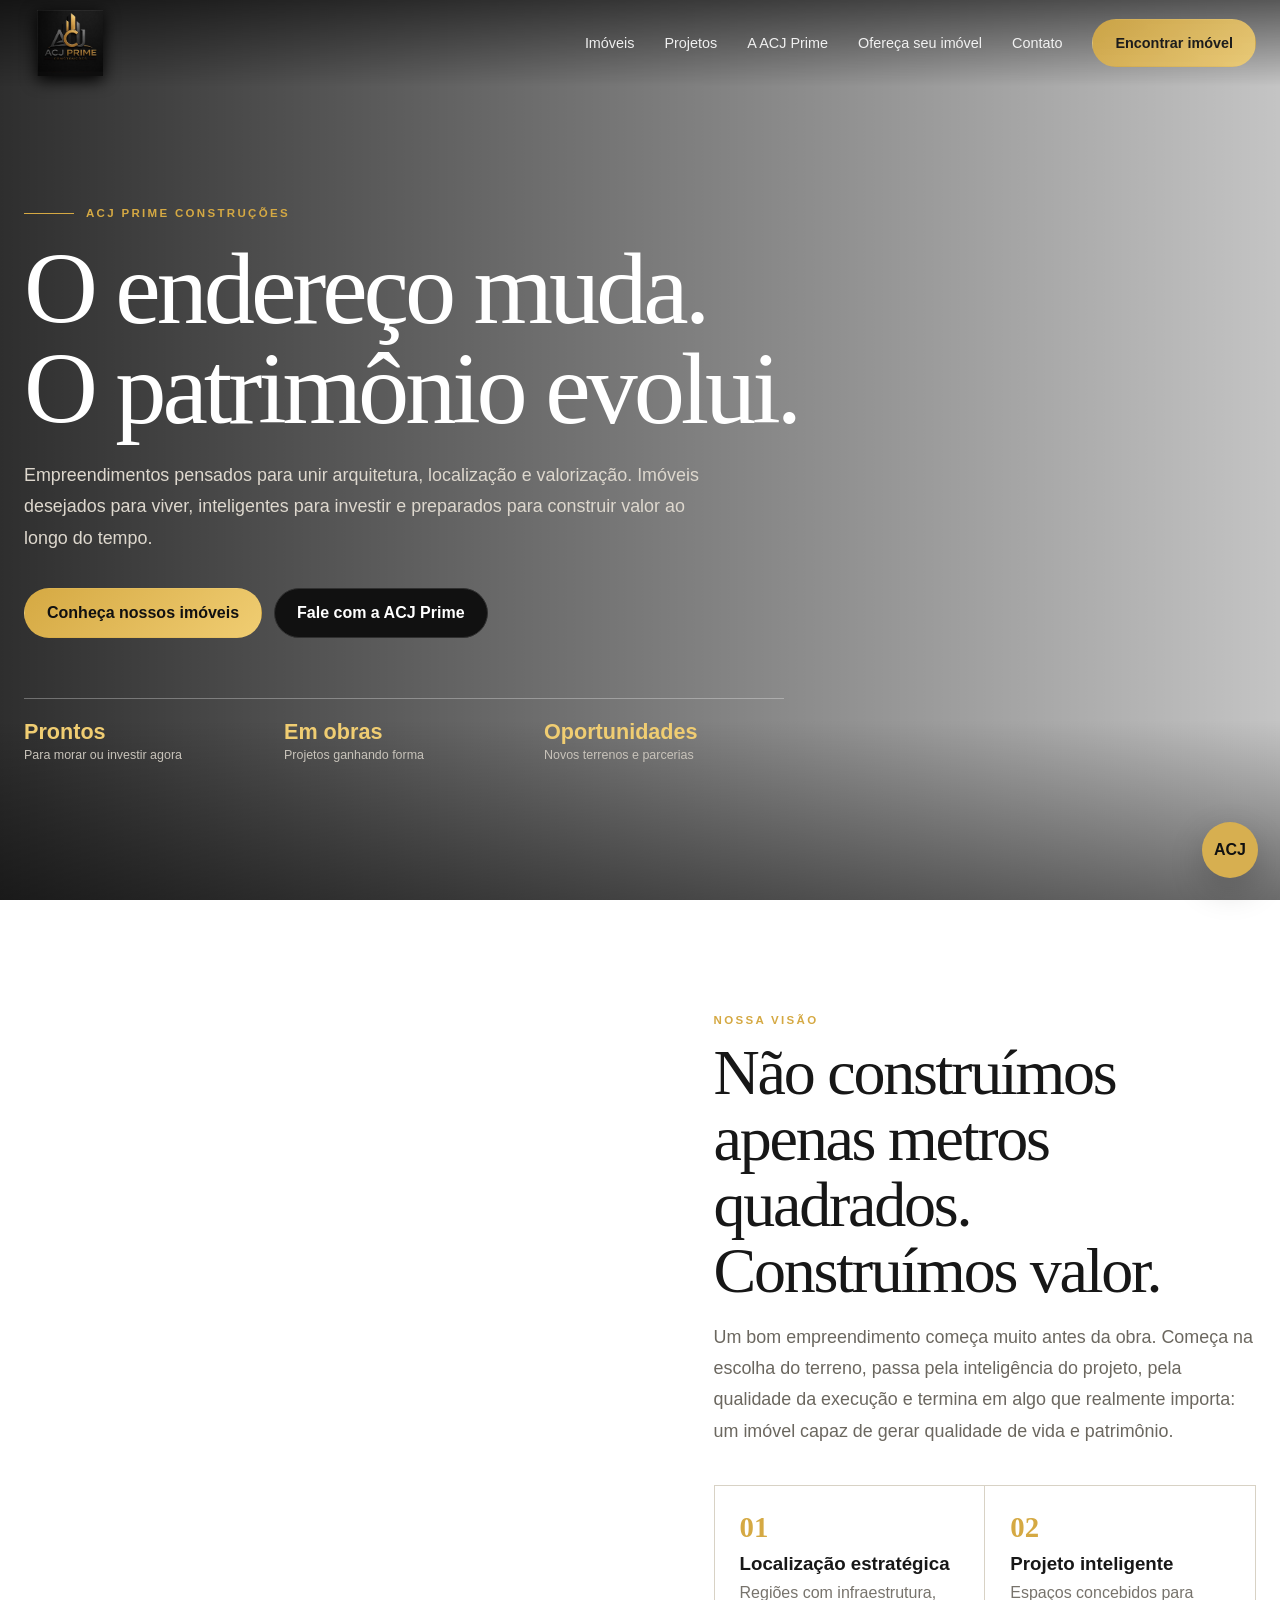
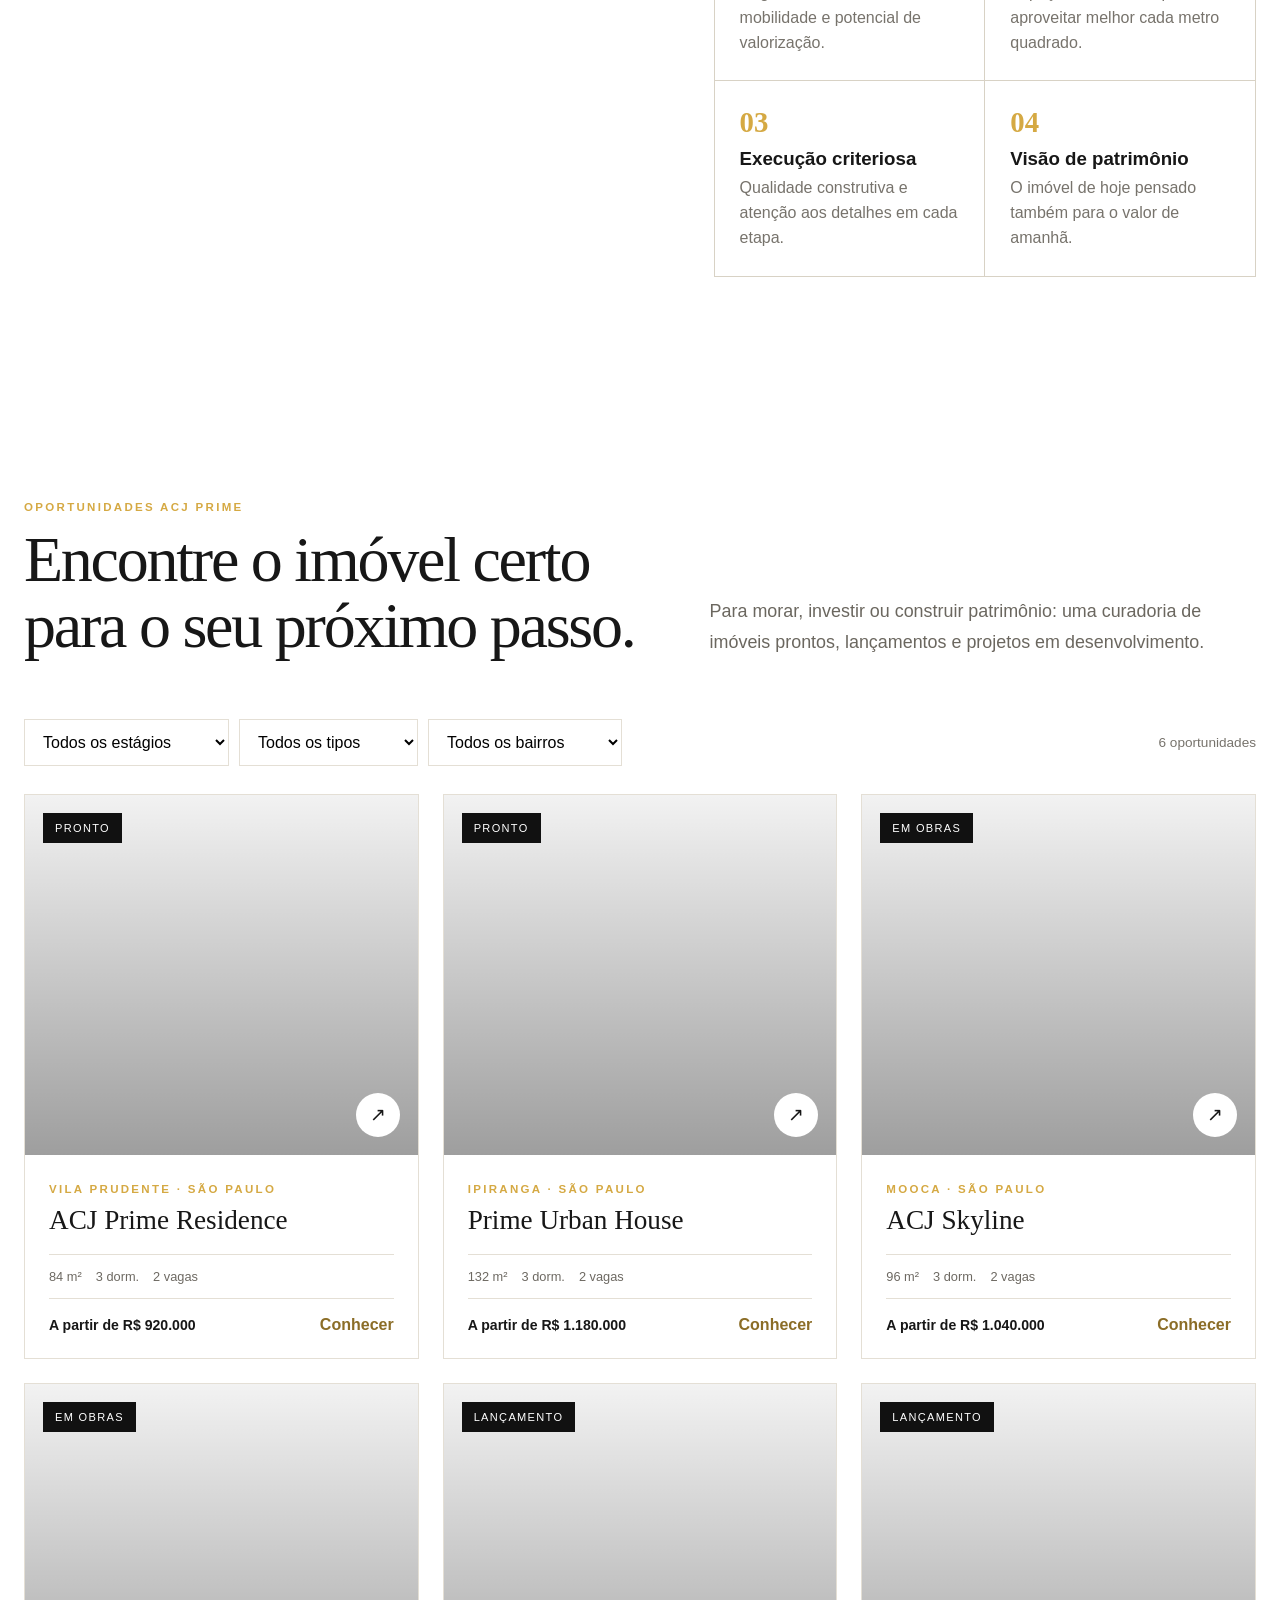
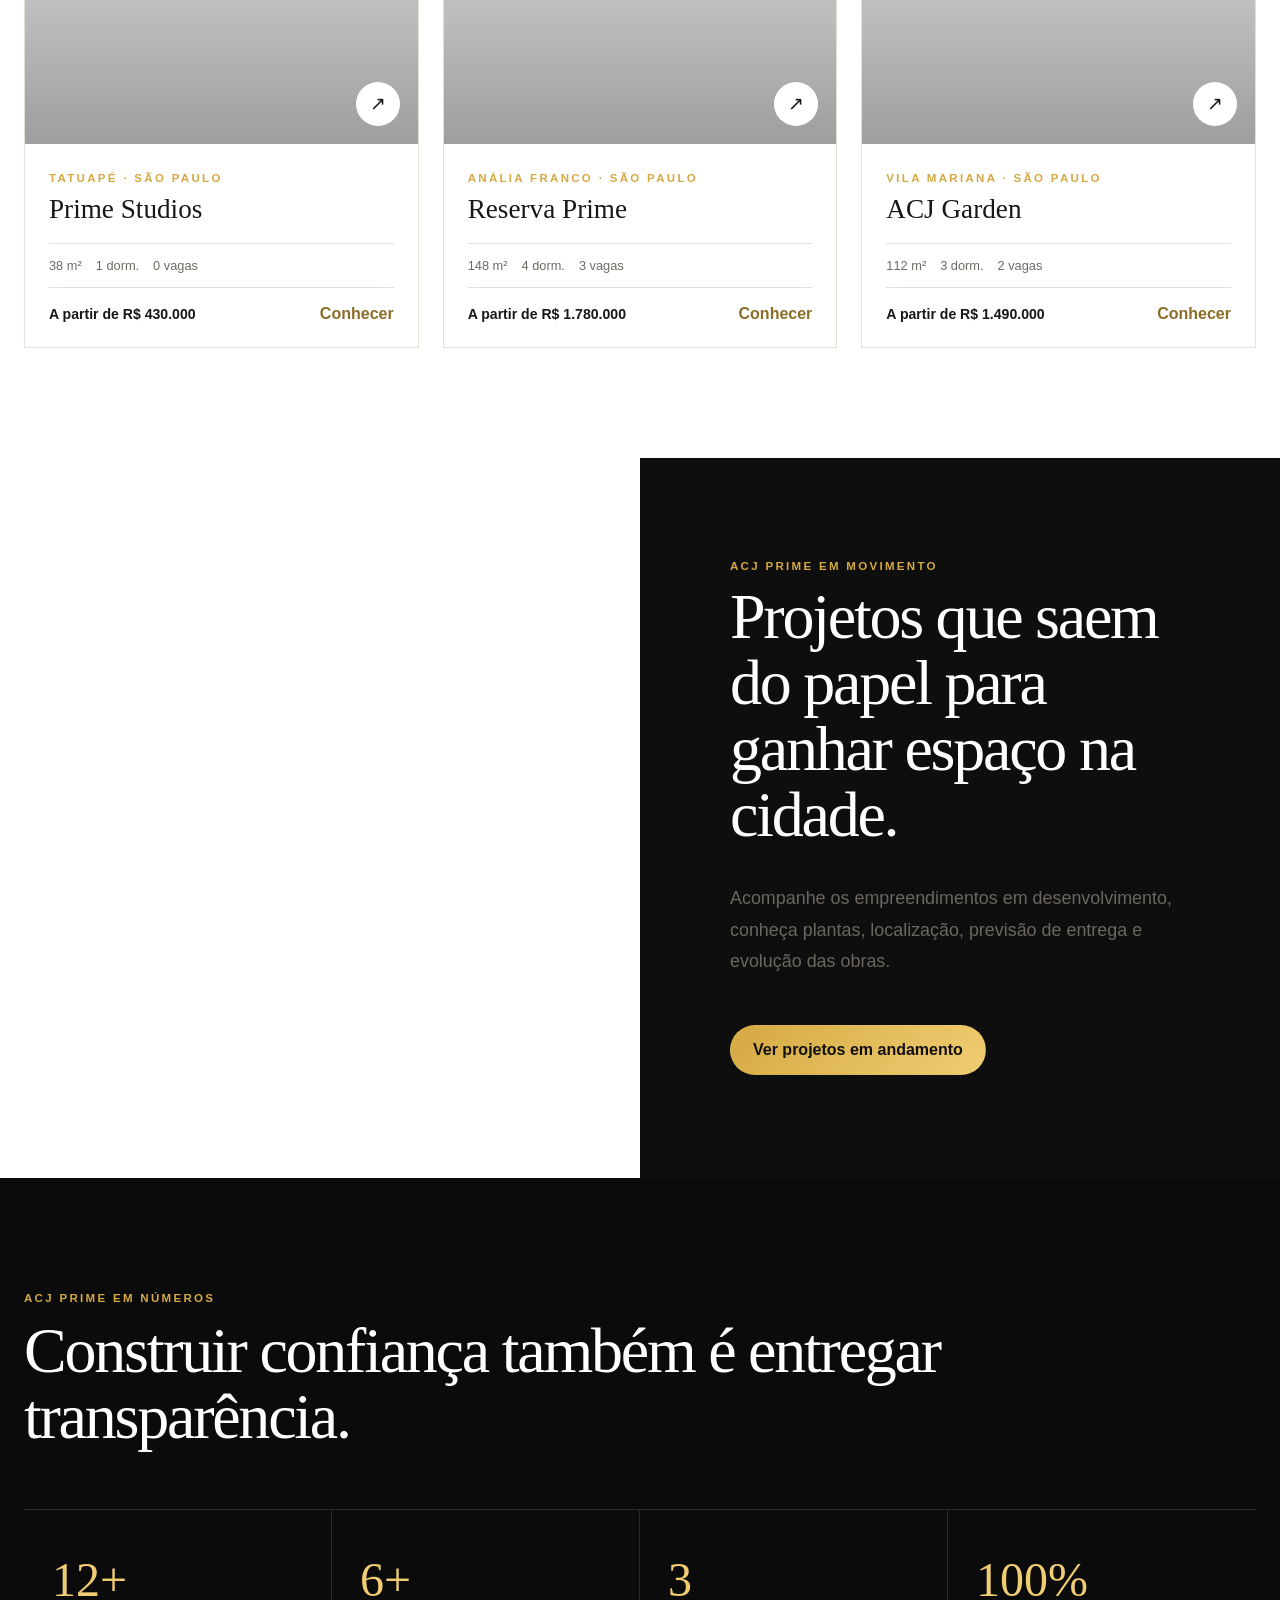
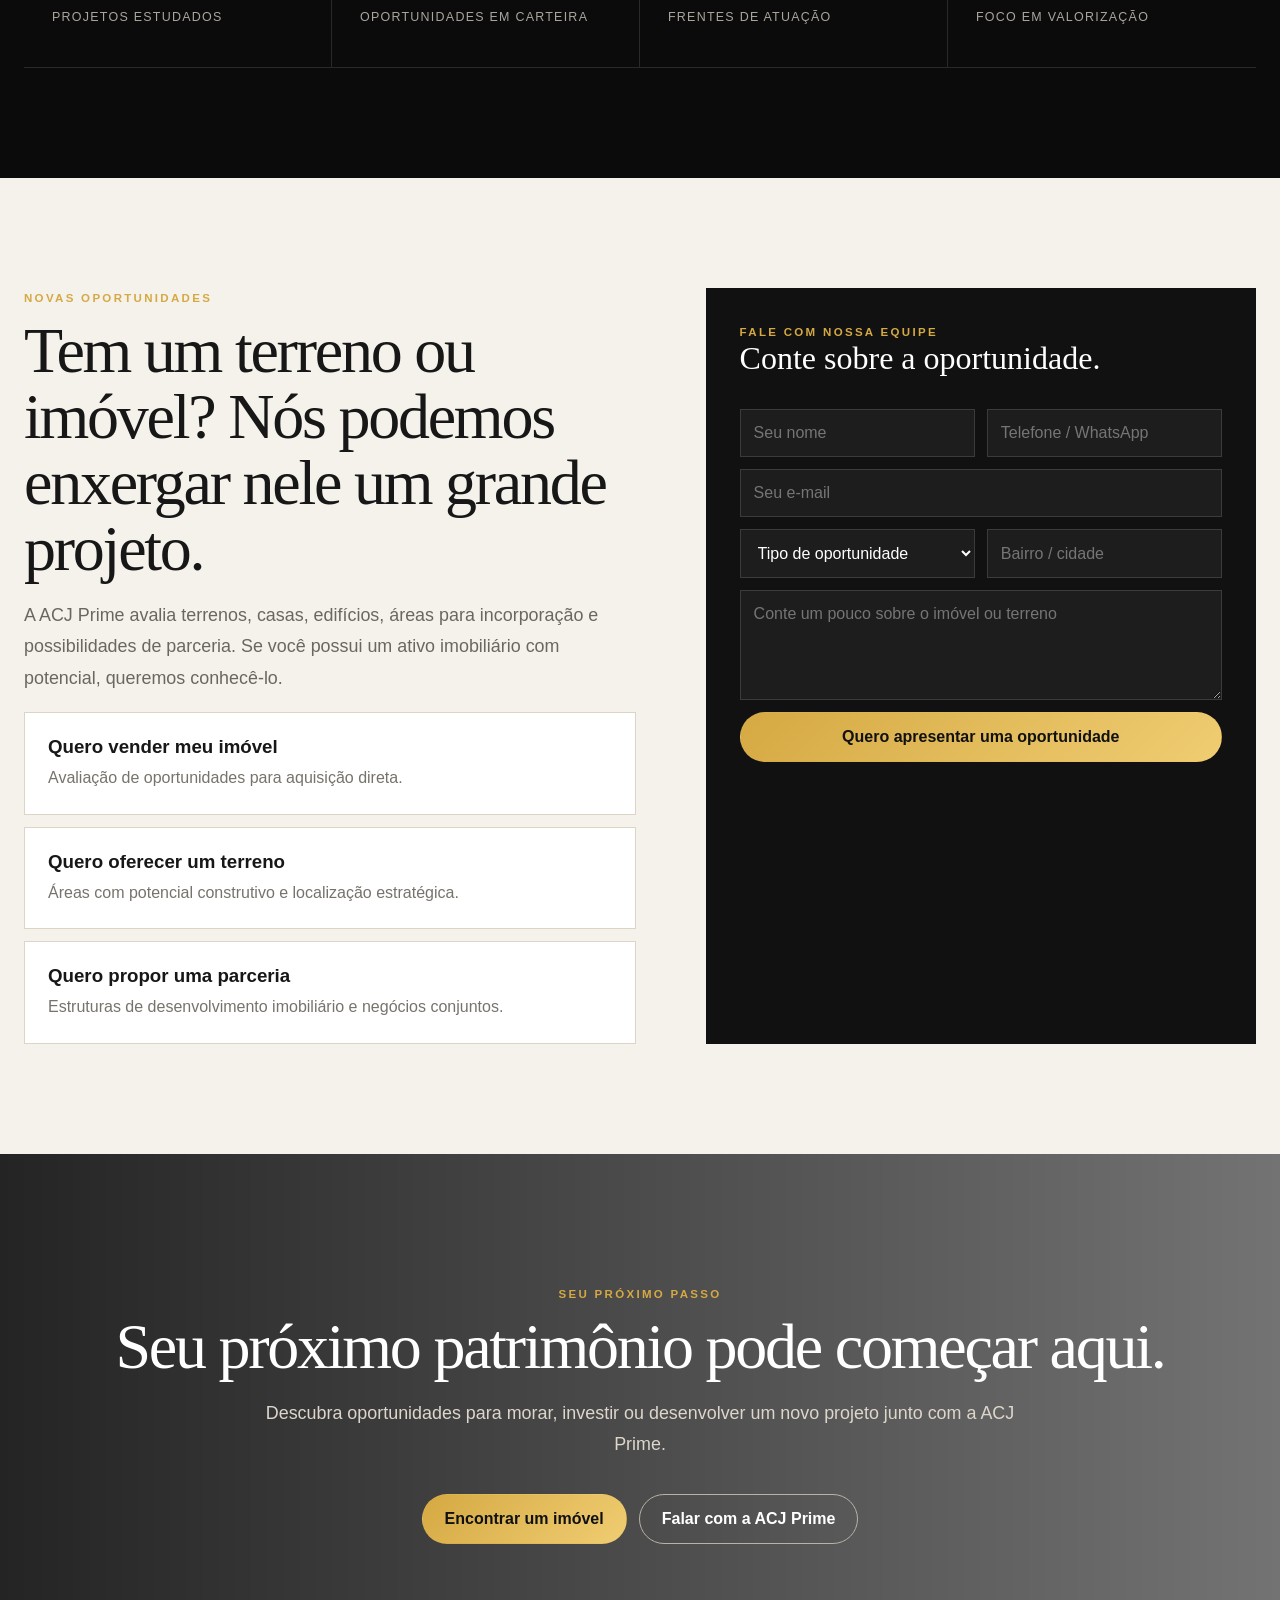
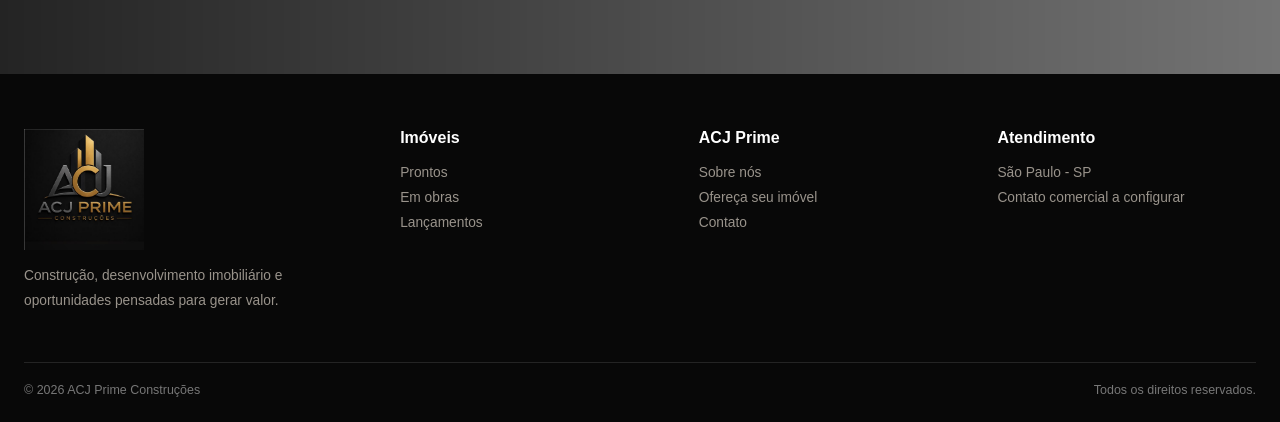
==== index.html @ 28d4ddc0 "Add files via upload" ====
<!doctype html><html lang="pt-BR"><head><meta charset="utf-8"><meta name="viewport" content="width=device-width,initial-scale=1"><title>ACJ Prime Construções | Imóveis, Projetos e Patrimônio</title><meta name="description" content="ACJ Prime Construções. Imóveis prontos, projetos em andamento e oportunidades para morar, investir ou desenvolver novos negócios imobiliários."><link rel="stylesheet" href="style.css?v=1"></head><body>
<header class="site-header"><div class="header-inner"><a class="brand" href="index.html"><img src="logo-acj-prime.png" alt="ACJ Prime Construções"></a><nav class="site-nav"><a href="#empreendimentos">Imóveis</a><a href="#projetos">Projetos</a><a href="#acj">A ACJ Prime</a><a href="#ofereca">Ofereça seu imóvel</a><a href="#contato">Contato</a><a class="btn btn-gold" href="imoveis.html">Encontrar imóvel</a></nav><button class="menu-toggle" aria-label="Abrir menu">☰</button></div></header>
<main>
<section class="hero"><div class="container hero-content"><div class="hero-copy reveal is-visible"><div class="hero-kicker eyebrow">ACJ PRIME CONSTRUÇÕES</div><h1 class="display">O endereço muda.<br>O patrimônio evolui.</h1><p class="lead">Empreendimentos pensados para unir arquitetura, localização e valorização. Imóveis desejados para viver, inteligentes para investir e preparados para construir valor ao longo do tempo.</p><div class="hero-actions"><a class="btn btn-gold" href="#empreendimentos">Conheça nossos imóveis</a><a class="btn btn-dark" href="#contato">Fale com a ACJ Prime</a></div><div class="signature-line"><div><strong>Prontos</strong><span>Para morar ou investir agora</span></div><div><strong>Em obras</strong><span>Projetos ganhando forma</span></div><div><strong>Oportunidades</strong><span>Novos terrenos e parcerias</span></div></div></div></div></section>
<section class="section" id="acj"><div class="container intro-grid"><div class="intro-image reveal"></div><div class="intro-copy reveal"><span class="eyebrow">NOSSA VISÃO</span><h2 class="section-title">Não construímos apenas metros quadrados. Construímos valor.</h2><p class="lead">Um bom empreendimento começa muito antes da obra. Começa na escolha do terreno, passa pela inteligência do projeto, pela qualidade da execução e termina em algo que realmente importa: um imóvel capaz de gerar qualidade de vida e patrimônio.</p><div class="features"><div class="feature"><b>01</b><h3>Localização estratégica</h3><p>Regiões com infraestrutura, mobilidade e potencial de valorização.</p></div><div class="feature"><b>02</b><h3>Projeto inteligente</h3><p>Espaços concebidos para aproveitar melhor cada metro quadrado.</p></div><div class="feature"><b>03</b><h3>Execução criteriosa</h3><p>Qualidade construtiva e atenção aos detalhes em cada etapa.</p></div><div class="feature"><b>04</b><h3>Visão de patrimônio</h3><p>O imóvel de hoje pensado também para o valor de amanhã.</p></div></div></div></div></section>
<section class="section" id="empreendimentos"><div class="container"><div class="section-head reveal"><div><span class="eyebrow">OPORTUNIDADES ACJ PRIME</span><h2 class="section-title">Encontre o imóvel certo para o seu próximo passo.</h2></div><p class="lead">Para morar, investir ou construir patrimônio: uma curadoria de imóveis prontos, lançamentos e projetos em desenvolvimento.</p></div><div class="filters reveal"><select id="filterStatus"><option value="">Todos os estágios</option><option>Pronto</option><option>Em obras</option><option>Lançamento</option></select><select id="filterType"><option value="">Todos os tipos</option><option>Apartamento</option><option>Sobrado</option><option>Studio</option></select><select id="filterDistrict"><option value="">Todos os bairros</option><option>Vila Prudente</option><option>Ipiranga</option><option>Mooca</option><option>Tatuapé</option><option>Anália Franco</option><option>Vila Mariana</option></select><span class="result-count" id="resultCount"></span></div><div class="property-grid" id="propertyGrid"></div></div></section>
<section class="split-dark" id="projetos"><div class="visual"></div><div class="copy reveal"><span class="eyebrow">ACJ PRIME EM MOVIMENTO</span><h2 class="section-title">Projetos que saem do papel para ganhar espaço na cidade.</h2><p class="lead">Acompanhe os empreendimentos em desenvolvimento, conheça plantas, localização, previsão de entrega e evolução das obras.</p><div style="margin-top:30px"><a class="btn btn-gold" href="imoveis.html">Ver projetos em andamento</a></div></div></section>
<section class="section section-dark"><div class="container"><div class="section-head"><div><span class="eyebrow">ACJ PRIME EM NÚMEROS</span><h2 class="section-title">Construir confiança também é entregar transparência.</h2></div></div><div class="stats reveal"><div class="stat"><strong data-counter="12" data-suffix="+">0</strong><span>Projetos estudados</span></div><div class="stat"><strong data-counter="6" data-suffix="+">0</strong><span>Oportunidades em carteira</span></div><div class="stat"><strong data-counter="3">0</strong><span>Frentes de atuação</span></div><div class="stat"><strong data-counter="100" data-suffix="%">0</strong><span>Foco em valorização</span></div></div></div></section>
<section class="section offer-section" id="ofereca"><div class="container offer-grid"><div class="reveal"><span class="eyebrow">NOVAS OPORTUNIDADES</span><h2 class="section-title">Tem um terreno ou imóvel? Nós podemos enxergar nele um grande projeto.</h2><p class="lead">A ACJ Prime avalia terrenos, casas, edifícios, áreas para incorporação e possibilidades de parceria. Se você possui um ativo imobiliário com potencial, queremos conhecê-lo.</p><div class="offer-cards"><div class="offer-card"><h3>Quero vender meu imóvel</h3><p>Avaliação de oportunidades para aquisição direta.</p></div><div class="offer-card"><h3>Quero oferecer um terreno</h3><p>Áreas com potencial construtivo e localização estratégica.</p></div><div class="offer-card"><h3>Quero propor uma parceria</h3><p>Estruturas de desenvolvimento imobiliário e negócios conjuntos.</p></div></div></div><form class="form-card reveal" data-lead-form="oferecer um imóvel ou terreno"><span class="eyebrow">FALE COM NOSSA EQUIPE</span><h3>Conte sobre a oportunidade.</h3><div class="form-grid"><input name="Nome" placeholder="Seu nome" required><input name="Telefone" type="tel" placeholder="Telefone / WhatsApp" required><input class="full" name="Email" type="email" placeholder="Seu e-mail"><select name="Tipo" required><option value="">Tipo de oportunidade</option><option>Terreno</option><option>Casa</option><option>Prédio</option><option>Área para incorporação</option><option>Parceria</option></select><input name="Localização" placeholder="Bairro / cidade"><textarea class="full" name="Mensagem" placeholder="Conte um pouco sobre o imóvel ou terreno"></textarea><button class="btn btn-gold full" type="submit">Quero apresentar uma oportunidade</button><div class="form-feedback full"></div></div></form></div></section>
<section class="final-cta" id="contato"><div class="container reveal"><span class="eyebrow">SEU PRÓXIMO PASSO</span><h2 class="section-title">Seu próximo patrimônio pode começar aqui.</h2><p class="lead">Descubra oportunidades para morar, investir ou desenvolver um novo projeto junto com a ACJ Prime.</p><div class="hero-actions" style="justify-content:center"><a class="btn btn-gold" href="imoveis.html">Encontrar um imóvel</a><a class="btn btn-outline" href="contato.html">Falar com a ACJ Prime</a></div></div></section>
</main>
<footer class="site-footer"><div class="container"><div class="footer-grid"><div class="footer-brand"><img src="logo-acj-prime.png" alt="ACJ Prime"><p>Construção, desenvolvimento imobiliário e oportunidades pensadas para gerar valor.</p></div><div><h4>Imóveis</h4><a href="imoveis.html">Prontos</a><br><a href="imoveis.html">Em obras</a><br><a href="imoveis.html">Lançamentos</a></div><div><h4>ACJ Prime</h4><a href="#acj">Sobre nós</a><br><a href="#ofereca">Ofereça seu imóvel</a><br><a href="contato.html">Contato</a></div><div><h4>Atendimento</h4><p>São Paulo - SP<br>Contato comercial a configurar</p></div></div><div class="footer-bottom"><span>© 2026 ACJ Prime Construções</span><span>Todos os direitos reservados.</span></div></div></footer>
<a class="whatsapp" href="#contato" aria-label="Contato">ACJ</a><script src="config.js"></script><script src="script.js?v=1"></script></body></html>
---- style.css ----
:root{--black:#0b0b0b;--ink:#171717;--gold:#d5a943;--gold2:#f0cd72;--warm:#f5f2eb;--line:#e4dfd5;--muted:#77736c;--white:#fff;--max:1280px;--serif:Georgia,'Times New Roman',serif}
*{box-sizing:border-box}html{scroll-behavior:smooth}body{margin:0;font-family:Inter,Arial,sans-serif;color:var(--ink);background:#fff;overflow-x:hidden}a{color:inherit;text-decoration:none}img{max-width:100%;display:block}button,input,select,textarea{font:inherit}.container{width:min(var(--max),calc(100% - 48px));margin:auto}.section{padding:110px 0}.section-dark{background:var(--black);color:#fff}.eyebrow{font-size:.72rem;letter-spacing:.2em;text-transform:uppercase;color:var(--gold);font-weight:700}.display{font-family:var(--serif);font-weight:500;line-height:.98;letter-spacing:-.04em;font-size:clamp(3.5rem,8vw,7.8rem);margin:20px 0}.section-title{font-family:var(--serif);font-weight:500;line-height:1.03;letter-spacing:-.035em;font-size:clamp(2.6rem,5vw,5rem);margin:12px 0 18px}.lead{font-size:1.12rem;line-height:1.75;color:#6b675f;max-width:760px}.section-dark .lead{color:#b8b3aa}.btn{display:inline-flex;align-items:center;justify-content:center;gap:10px;padding:15px 22px;border-radius:999px;font-weight:700;border:1px solid transparent;cursor:pointer;transition:.2s}.btn-gold{background:linear-gradient(135deg,var(--gold),var(--gold2));color:#111}.btn-dark{background:#111;color:#fff;border-color:#303030}.btn-outline{border-color:#b9b2a5;background:transparent}.btn:hover{transform:translateY(-2px)}.site-header{position:fixed;z-index:100;top:0;left:0;right:0;height:86px;display:flex;align-items:center;transition:.25s;background:linear-gradient(180deg,rgba(0,0,0,.55),transparent)}.site-header.scrolled{height:72px;background:rgba(10,10,10,.94);backdrop-filter:blur(12px)}.header-inner{width:min(var(--max),calc(100% - 48px));margin:auto;display:flex;align-items:center;justify-content:space-between}.brand img{width:92px;height:66px;object-fit:contain;filter:drop-shadow(0 4px 8px #000)}.site-nav{display:flex;align-items:center;gap:30px;color:#fff;font-size:.9rem}.site-nav a{opacity:.9}.site-nav a:hover{color:var(--gold2)}.menu-toggle{display:none;background:none;border:0;color:#fff;font-size:1.8rem}.hero{min-height:100svh;color:#fff;display:flex;align-items:flex-end;position:relative;background:linear-gradient(90deg,rgba(0,0,0,.82),rgba(0,0,0,.23)),url('https://images.unsplash.com/photo-1487958449943-2429e8be8625?auto=format&fit=crop&w=2000&q=88') center/cover}.hero:after{content:'';position:absolute;inset:auto 0 0;height:180px;background:linear-gradient(transparent,rgba(0,0,0,.45))}.hero-content{position:relative;z-index:2;padding:160px 0 90px}.hero-copy{max-width:970px}.hero-copy .lead{color:#ded8ce;max-width:680px}.hero-actions{display:flex;gap:12px;flex-wrap:wrap;margin-top:34px}.hero-kicker{display:flex;align-items:center;gap:12px}.hero-kicker:before{content:'';width:50px;height:1px;background:var(--gold)}.signature-line{margin-top:60px;display:grid;grid-template-columns:repeat(3,1fr);gap:20px;max-width:760px;border-top:1px solid rgba(255,255,255,.3);padding-top:20px}.signature-line strong{display:block;color:var(--gold2);font-size:1.35rem}.signature-line span{font-size:.78rem;color:#c8c3ba}.intro-grid{display:grid;grid-template-columns:1.05fr .95fr;gap:90px;align-items:center}.intro-image{min-height:620px;background:url('https://images.unsplash.com/photo-1600566753190-17f0baa2a6c3?auto=format&fit=crop&w=1100&q=86') center/cover}.features{display:grid;grid-template-columns:repeat(2,1fr);gap:1px;background:#d8d2c5;border:1px solid #d8d2c5;margin-top:38px}.feature{background:#fff;padding:25px}.feature b{color:var(--gold);font-family:var(--serif);font-size:1.8rem}.feature h3{margin:9px 0 6px}.feature p{color:#77736c;line-height:1.55;margin:0}.section-head{display:flex;align-items:end;justify-content:space-between;gap:30px;margin-bottom:42px}.section-head p{max-width:560px}.property-grid{display:grid;grid-template-columns:repeat(3,1fr);gap:24px}.property-card{border:1px solid var(--line);background:#fff;transition:.25s}.property-card:hover{transform:translateY(-6px);box-shadow:0 22px 45px rgba(0,0,0,.08)}.property-media{height:360px;background:center/cover;display:block;position:relative;overflow:hidden}.property-media:after{content:'';position:absolute;inset:0;background:linear-gradient(180deg,rgba(0,0,0,.05),rgba(0,0,0,.38))}.property-status{position:absolute;z-index:2;top:18px;left:18px;background:#111;color:#fff;padding:9px 12px;font-size:.69rem;letter-spacing:.12em;text-transform:uppercase}.property-arrow{position:absolute;z-index:2;right:18px;bottom:18px;width:44px;height:44px;border-radius:50%;background:#fff;display:grid;place-items:center;font-size:1.2rem}.property-body{padding:24px}.property-body h3{font-family:var(--serif);font-size:1.7rem;margin:8px 0 18px;font-weight:500}.property-specs{display:flex;gap:14px;flex-wrap:wrap;font-size:.8rem;color:#6d6962;border-top:1px solid var(--line);border-bottom:1px solid var(--line);padding:14px 0}.property-bottom{display:flex;justify-content:space-between;gap:10px;align-items:center;margin-top:17px}.property-bottom strong{font-size:.88rem}.property-bottom a{color:#8b6d27;font-weight:700}.filters{display:flex;gap:10px;flex-wrap:wrap;margin-bottom:28px}.filters select{padding:13px 40px 13px 14px;border:1px solid var(--line);background:#fff}.result-count{margin-left:auto;align-self:center;color:#77736c;font-size:.85rem}.split-dark{display:grid;grid-template-columns:1fr 1fr;min-height:720px}.split-dark .visual{background:url('https://images.unsplash.com/photo-1511818966892-d7d671e672a2?auto=format&fit=crop&w=1200&q=86') center/cover}.split-dark .copy{background:#0e0e0e;color:#fff;padding:90px;display:flex;flex-direction:column;justify-content:center}.stats{display:grid;grid-template-columns:repeat(4,1fr);border-top:1px solid #292929;border-bottom:1px solid #292929}.stat{padding:42px 28px;border-right:1px solid #292929}.stat:last-child{border:0}.stat strong{display:block;color:var(--gold2);font-family:var(--serif);font-size:3rem;font-weight:500}.stat span{font-size:.78rem;color:#aaa59d;text-transform:uppercase;letter-spacing:.1em}.offer-section{background:var(--warm)}.offer-grid{display:grid;grid-template-columns:1fr .9fr;gap:70px}.offer-cards{display:grid;gap:12px}.offer-card{padding:23px;border:1px solid #dcd4c6;background:#fff}.offer-card h3{margin:0 0 7px}.offer-card p{margin:0;color:#77736c;line-height:1.6}.form-card{background:#111;color:#fff;padding:34px}.form-card h3{font-family:var(--serif);font-size:2rem;font-weight:500;margin-top:0}.form-grid{display:grid;grid-template-columns:1fr 1fr;gap:12px}.form-grid .full{grid-column:1/-1}.form-card input,.form-card select,.form-card textarea{width:100%;padding:14px 13px;background:#1d1d1d;border:1px solid #3b3b3b;color:#fff}.form-card textarea{min-height:110px;resize:vertical}.form-feedback{color:var(--gold2);font-size:.85rem;margin-top:10px}.final-cta{background:linear-gradient(90deg,rgba(0,0,0,.86),rgba(0,0,0,.55)),url('https://images.unsplash.com/photo-1600607687920-4e2a09cf159d?auto=format&fit=crop&w=1800&q=86') center/cover;color:#fff;text-align:center;padding:130px 0}.final-cta .lead{margin:0 auto;color:#ddd6cc}.site-footer{background:#080808;color:#d7d1c7;padding:55px 0 25px}.footer-grid{display:grid;grid-template-columns:1.3fr repeat(3,1fr);gap:40px}.footer-brand img{width:120px}.site-footer h4{color:#fff;margin:0 0 14px}.site-footer p,.site-footer a{color:#99938b;line-height:1.8;font-size:.86rem}.footer-bottom{border-top:1px solid #242424;margin-top:35px;padding-top:20px;display:flex;justify-content:space-between;color:#777;font-size:.78rem}.whatsapp{position:fixed;z-index:80;right:22px;bottom:22px;width:56px;height:56px;border-radius:50%;display:grid;place-items:center;background:#d7af50;color:#111;font-weight:900;box-shadow:0 12px 35px rgba(0,0,0,.2)}.reveal{opacity:0;transform:translateY(25px);transition:.7s}.reveal.is-visible{opacity:1;transform:none}.page-hero{padding:160px 0 75px;background:#0b0b0b;color:#fff}.detail-hero{min-height:78vh;color:#fff;background:center/cover;display:flex;align-items:end}.detail-overlay{width:100%;padding:160px 0 70px}.detail-specs{display:flex;gap:24px;flex-wrap:wrap;border-top:1px solid rgba(255,255,255,.35);padding-top:20px}.detail-grid{display:grid;grid-template-columns:1.15fr .85fr;gap:70px}.empty-result{grid-column:1/-1;padding:50px;text-align:center;border:1px solid var(--line);color:#777}
@media(max-width:980px){.site-nav{position:fixed;inset:72px 0 auto;background:#0b0b0b;padding:28px;display:none;flex-direction:column;align-items:flex-start}.menu-open .site-nav{display:flex}.menu-toggle{display:block}.property-grid{grid-template-columns:1fr 1fr}.intro-grid,.offer-grid,.detail-grid,.split-dark{grid-template-columns:1fr}.split-dark .visual{min-height:480px}.stats{grid-template-columns:1fr 1fr}.footer-grid{grid-template-columns:1fr 1fr}}
@media(max-width:650px){.container,.header-inner{width:min(100% - 28px,var(--max))}.section{padding:78px 0}.property-grid{grid-template-columns:1fr}.property-media{height:320px}.display{font-size:3.4rem}.signature-line{grid-template-columns:1fr}.section-head{align-items:flex-start;flex-direction:column}.stats{grid-template-columns:1fr}.stat{border-right:0;border-bottom:1px solid #292929}.form-grid{grid-template-columns:1fr}.form-grid .full{grid-column:auto}.split-dark .copy{padding:55px 24px}.footer-grid{grid-template-columns:1fr}.footer-bottom{flex-direction:column;gap:8px}}
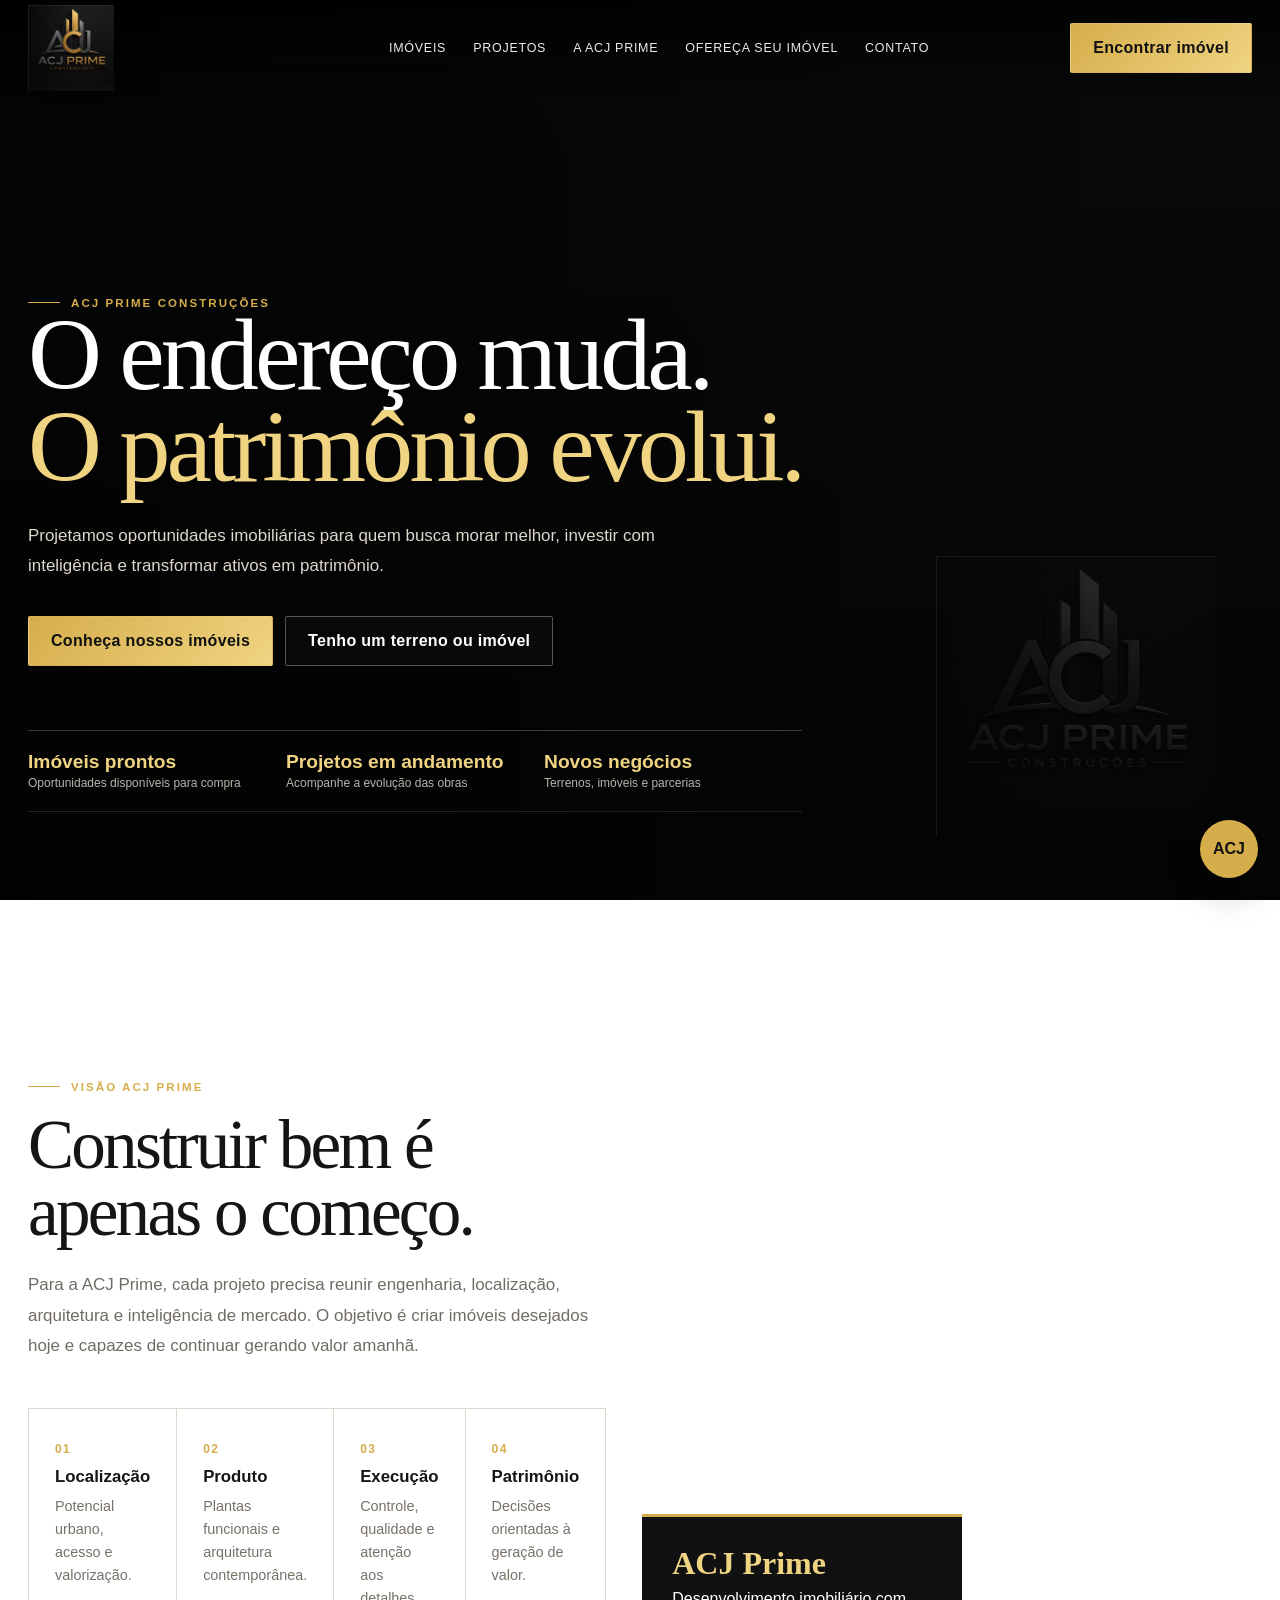
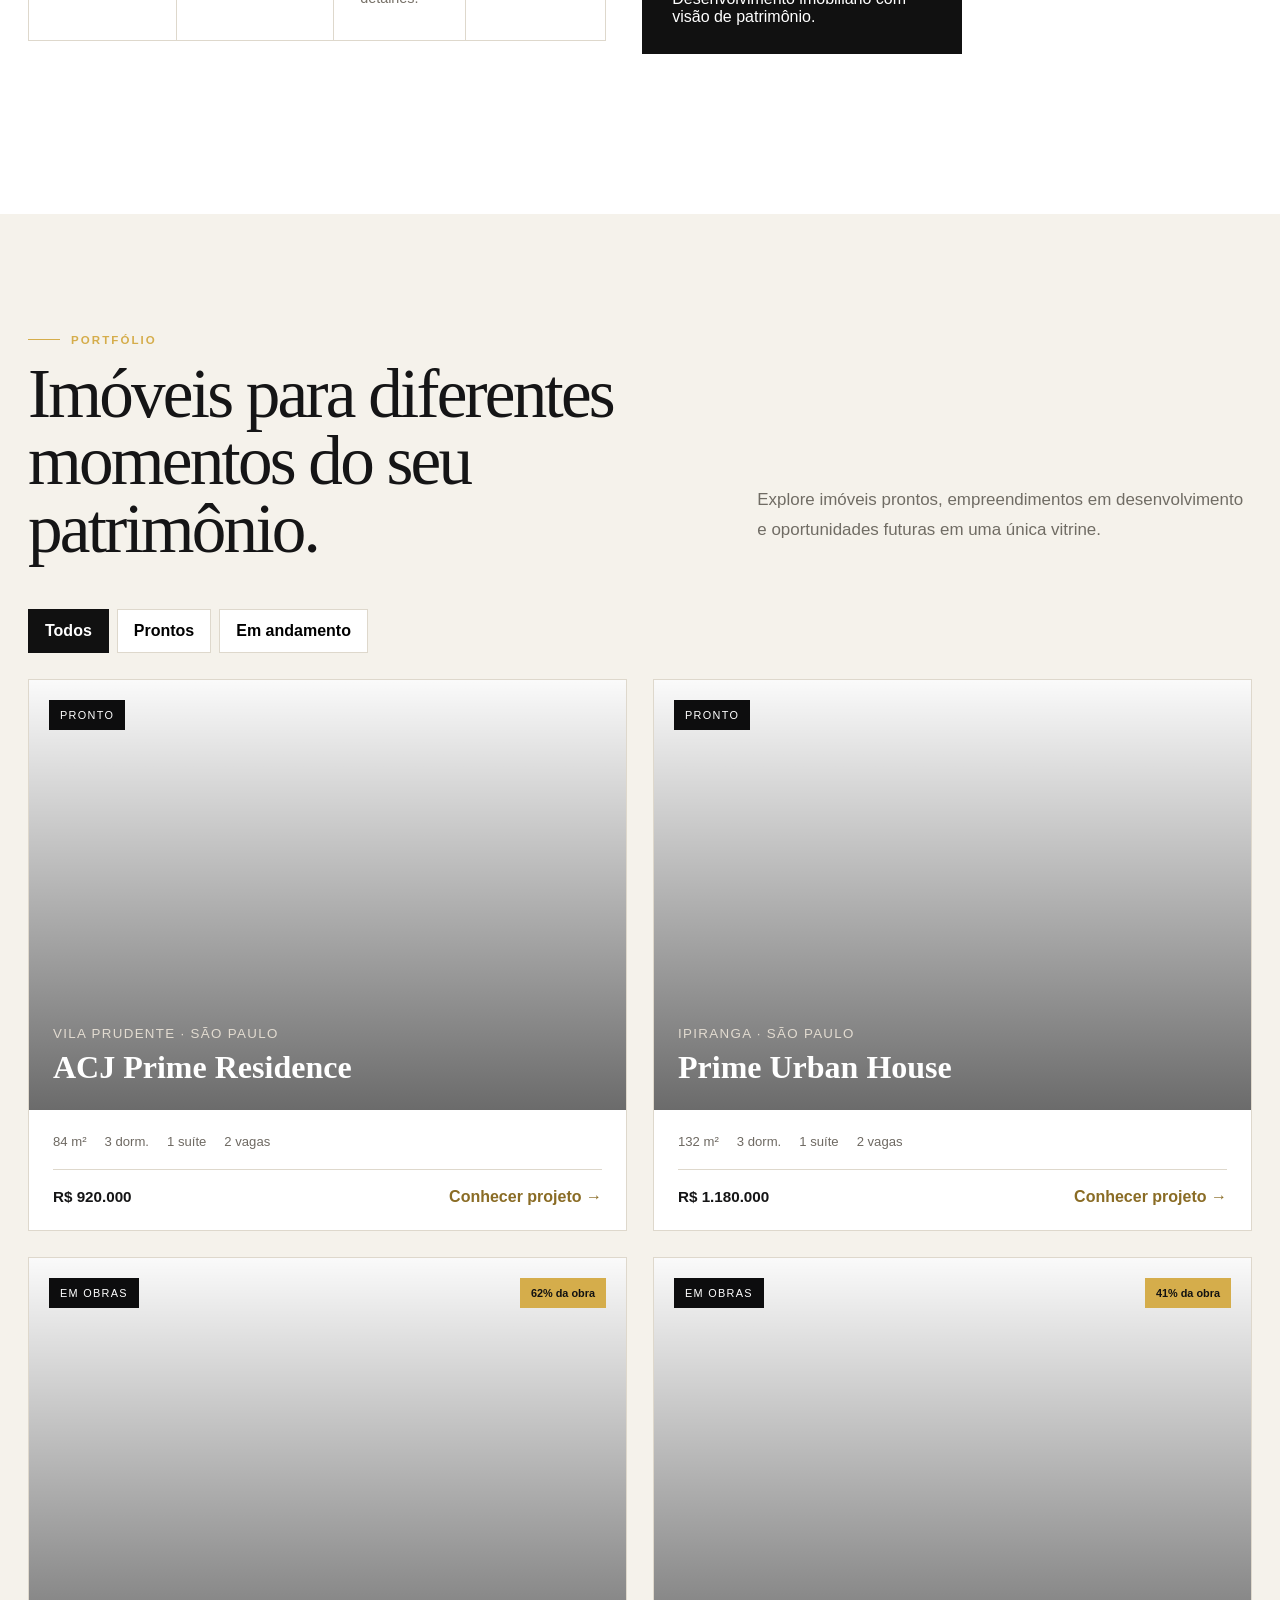
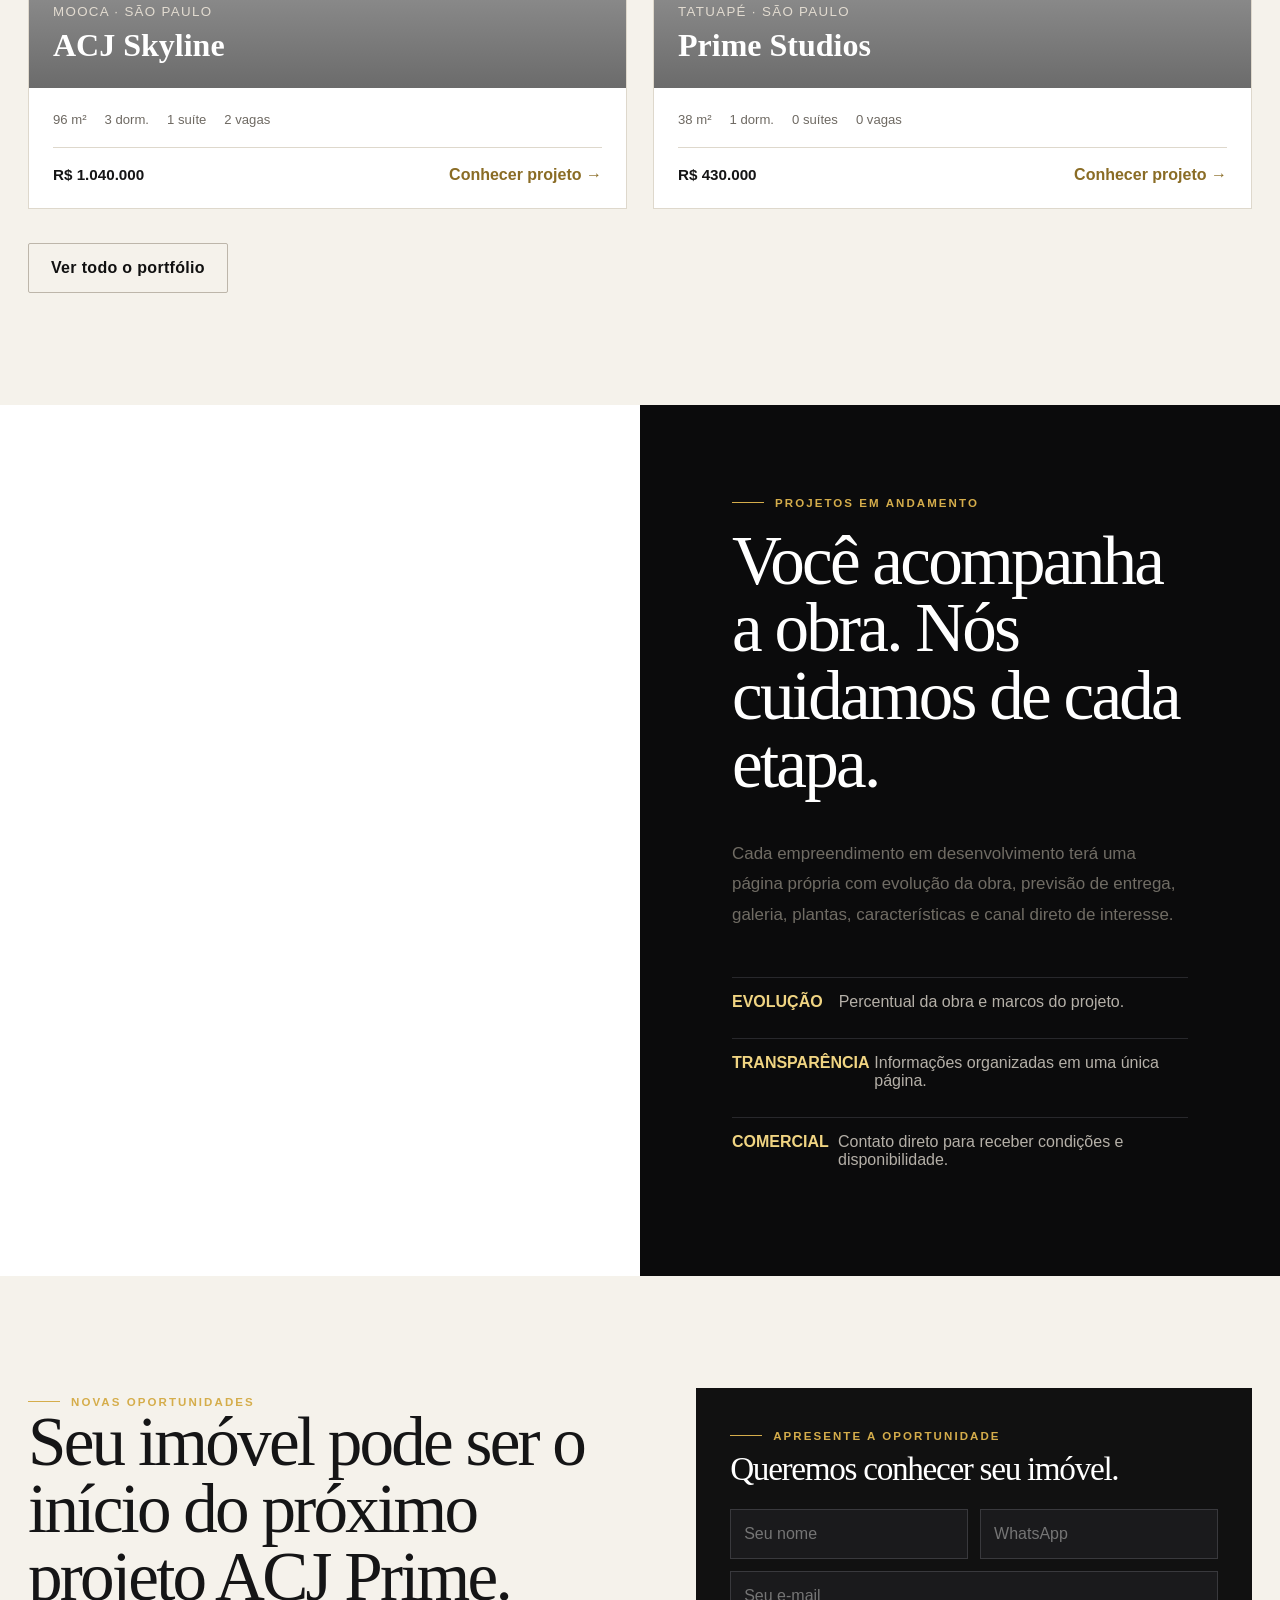
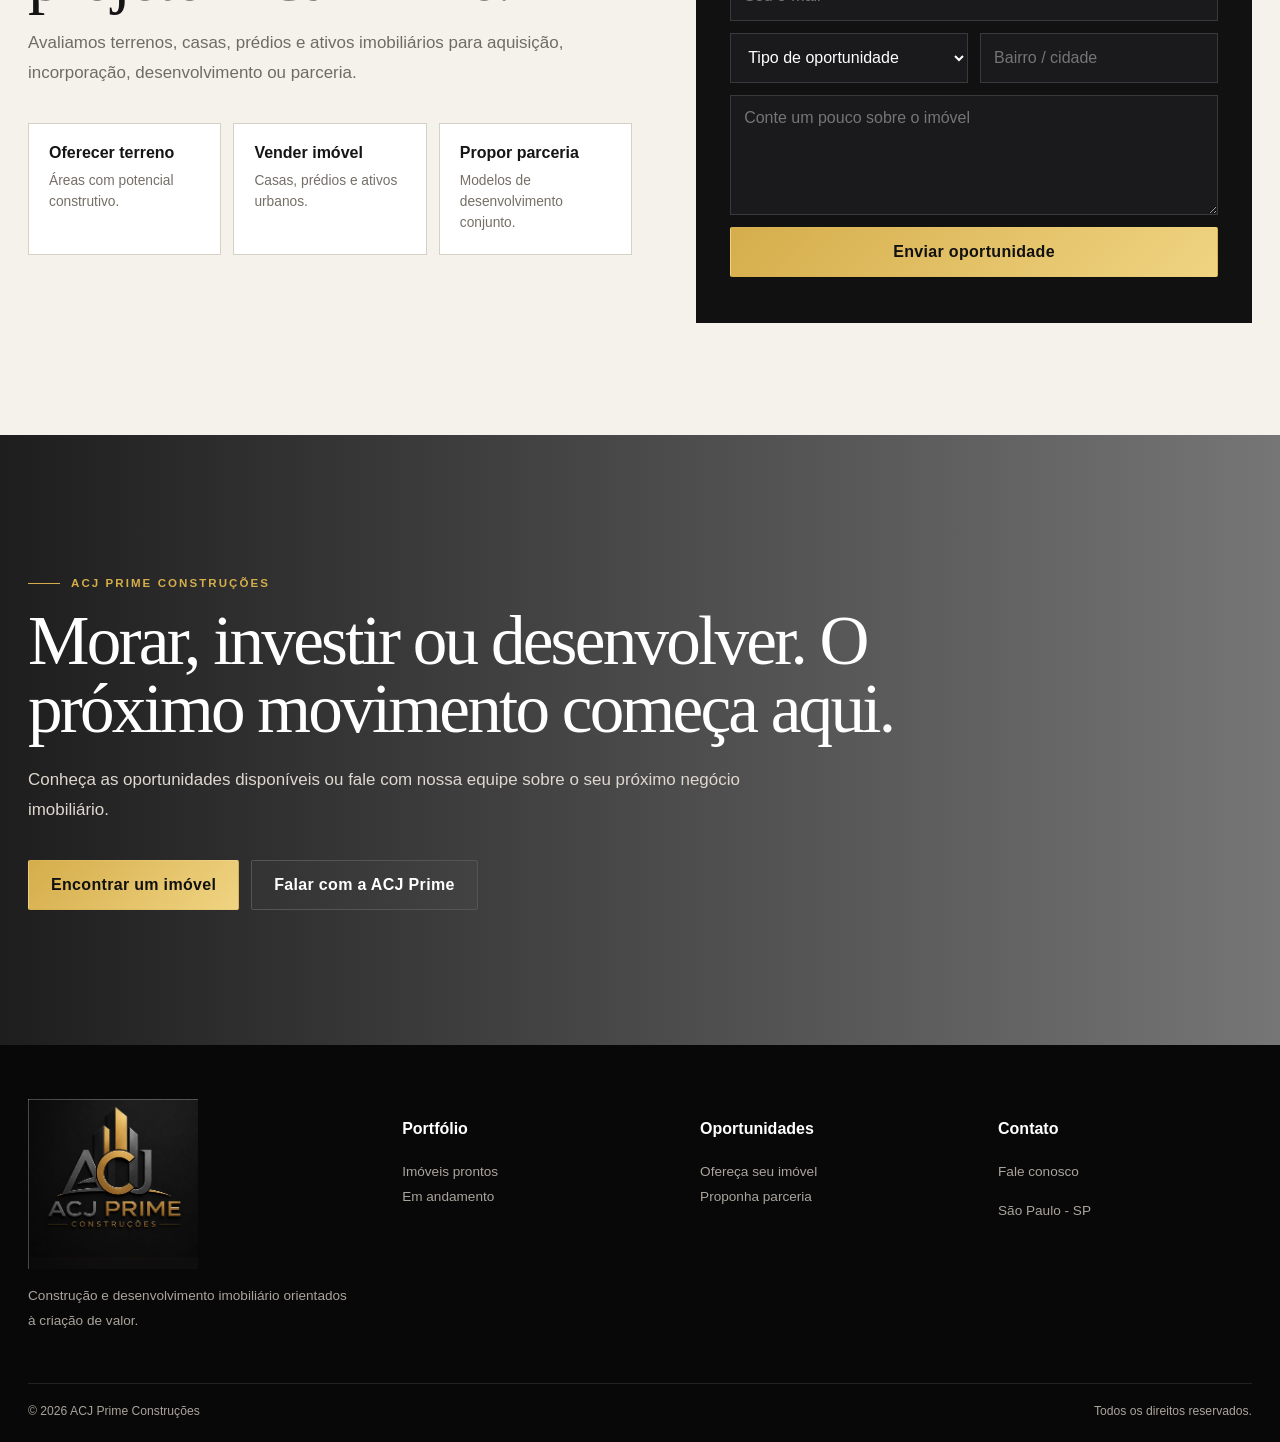
==== commit ba3ec006: "Add files via upload" ====
--- a/index.html
+++ b/index.html
@@ -1,13 +1,17 @@
-<!doctype html><html lang="pt-BR"><head><meta charset="utf-8"><meta name="viewport" content="width=device-width,initial-scale=1"><title>ACJ Prime Construções | Imóveis, Projetos e Patrimônio</title><meta name="description" content="ACJ Prime Construções. Imóveis prontos, projetos em andamento e oportunidades para morar, investir ou desenvolver novos negócios imobiliários."><link rel="stylesheet" href="style.css?v=1"></head><body>
-<header class="site-header"><div class="header-inner"><a class="brand" href="index.html"><img src="logo-acj-prime.png" alt="ACJ Prime Construções"></a><nav class="site-nav"><a href="#empreendimentos">Imóveis</a><a href="#projetos">Projetos</a><a href="#acj">A ACJ Prime</a><a href="#ofereca">Ofereça seu imóvel</a><a href="#contato">Contato</a><a class="btn btn-gold" href="imoveis.html">Encontrar imóvel</a></nav><button class="menu-toggle" aria-label="Abrir menu">☰</button></div></header>
+<!doctype html><html lang="pt-BR"><head><meta charset="utf-8"><meta name="viewport" content="width=device-width,initial-scale=1"><title>ACJ Prime Construções | Desenvolvimento Imobiliário</title><meta name="description" content="ACJ Prime Construções. Imóveis prontos, projetos em andamento, lançamentos e oportunidades imobiliárias."><link rel="stylesheet" href="style.css?v=2"></head><body>
+<header class="site-header"><div class="header-inner"><a class="brand" href="index.html"><img src="logo-acj-prime.png" alt="ACJ Prime Construções"></a><nav class="site-nav"><a href="#imoveis">Imóveis</a><a href="#projetos">Projetos</a><a href="#empresa">A ACJ Prime</a><a href="#ofereca">Ofereça seu imóvel</a><a href="contato.html">Contato</a></nav><a class="btn btn-gold header-cta" href="imoveis.html">Encontrar imóvel</a><button class="menu-toggle" aria-label="Menu">☰</button></div></header>
 <main>
-<section class="hero"><div class="container hero-content"><div class="hero-copy reveal is-visible"><div class="hero-kicker eyebrow">ACJ PRIME CONSTRUÇÕES</div><h1 class="display">O endereço muda.<br>O patrimônio evolui.</h1><p class="lead">Empreendimentos pensados para unir arquitetura, localização e valorização. Imóveis desejados para viver, inteligentes para investir e preparados para construir valor ao longo do tempo.</p><div class="hero-actions"><a class="btn btn-gold" href="#empreendimentos">Conheça nossos imóveis</a><a class="btn btn-dark" href="#contato">Fale com a ACJ Prime</a></div><div class="signature-line"><div><strong>Prontos</strong><span>Para morar ou investir agora</span></div><div><strong>Em obras</strong><span>Projetos ganhando forma</span></div><div><strong>Oportunidades</strong><span>Novos terrenos e parcerias</span></div></div></div></div></section>
-<section class="section" id="acj"><div class="container intro-grid"><div class="intro-image reveal"></div><div class="intro-copy reveal"><span class="eyebrow">NOSSA VISÃO</span><h2 class="section-title">Não construímos apenas metros quadrados. Construímos valor.</h2><p class="lead">Um bom empreendimento começa muito antes da obra. Começa na escolha do terreno, passa pela inteligência do projeto, pela qualidade da execução e termina em algo que realmente importa: um imóvel capaz de gerar qualidade de vida e patrimônio.</p><div class="features"><div class="feature"><b>01</b><h3>Localização estratégica</h3><p>Regiões com infraestrutura, mobilidade e potencial de valorização.</p></div><div class="feature"><b>02</b><h3>Projeto inteligente</h3><p>Espaços concebidos para aproveitar melhor cada metro quadrado.</p></div><div class="feature"><b>03</b><h3>Execução criteriosa</h3><p>Qualidade construtiva e atenção aos detalhes em cada etapa.</p></div><div class="feature"><b>04</b><h3>Visão de patrimônio</h3><p>O imóvel de hoje pensado também para o valor de amanhã.</p></div></div></div></div></section>
-<section class="section" id="empreendimentos"><div class="container"><div class="section-head reveal"><div><span class="eyebrow">OPORTUNIDADES ACJ PRIME</span><h2 class="section-title">Encontre o imóvel certo para o seu próximo passo.</h2></div><p class="lead">Para morar, investir ou construir patrimônio: uma curadoria de imóveis prontos, lançamentos e projetos em desenvolvimento.</p></div><div class="filters reveal"><select id="filterStatus"><option value="">Todos os estágios</option><option>Pronto</option><option>Em obras</option><option>Lançamento</option></select><select id="filterType"><option value="">Todos os tipos</option><option>Apartamento</option><option>Sobrado</option><option>Studio</option></select><select id="filterDistrict"><option value="">Todos os bairros</option><option>Vila Prudente</option><option>Ipiranga</option><option>Mooca</option><option>Tatuapé</option><option>Anália Franco</option><option>Vila Mariana</option></select><span class="result-count" id="resultCount"></span></div><div class="property-grid" id="propertyGrid"></div></div></section>
-<section class="split-dark" id="projetos"><div class="visual"></div><div class="copy reveal"><span class="eyebrow">ACJ PRIME EM MOVIMENTO</span><h2 class="section-title">Projetos que saem do papel para ganhar espaço na cidade.</h2><p class="lead">Acompanhe os empreendimentos em desenvolvimento, conheça plantas, localização, previsão de entrega e evolução das obras.</p><div style="margin-top:30px"><a class="btn btn-gold" href="imoveis.html">Ver projetos em andamento</a></div></div></section>
-<section class="section section-dark"><div class="container"><div class="section-head"><div><span class="eyebrow">ACJ PRIME EM NÚMEROS</span><h2 class="section-title">Construir confiança também é entregar transparência.</h2></div></div><div class="stats reveal"><div class="stat"><strong data-counter="12" data-suffix="+">0</strong><span>Projetos estudados</span></div><div class="stat"><strong data-counter="6" data-suffix="+">0</strong><span>Oportunidades em carteira</span></div><div class="stat"><strong data-counter="3">0</strong><span>Frentes de atuação</span></div><div class="stat"><strong data-counter="100" data-suffix="%">0</strong><span>Foco em valorização</span></div></div></div></section>
-<section class="section offer-section" id="ofereca"><div class="container offer-grid"><div class="reveal"><span class="eyebrow">NOVAS OPORTUNIDADES</span><h2 class="section-title">Tem um terreno ou imóvel? Nós podemos enxergar nele um grande projeto.</h2><p class="lead">A ACJ Prime avalia terrenos, casas, edifícios, áreas para incorporação e possibilidades de parceria. Se você possui um ativo imobiliário com potencial, queremos conhecê-lo.</p><div class="offer-cards"><div class="offer-card"><h3>Quero vender meu imóvel</h3><p>Avaliação de oportunidades para aquisição direta.</p></div><div class="offer-card"><h3>Quero oferecer um terreno</h3><p>Áreas com potencial construtivo e localização estratégica.</p></div><div class="offer-card"><h3>Quero propor uma parceria</h3><p>Estruturas de desenvolvimento imobiliário e negócios conjuntos.</p></div></div></div><form class="form-card reveal" data-lead-form="oferecer um imóvel ou terreno"><span class="eyebrow">FALE COM NOSSA EQUIPE</span><h3>Conte sobre a oportunidade.</h3><div class="form-grid"><input name="Nome" placeholder="Seu nome" required><input name="Telefone" type="tel" placeholder="Telefone / WhatsApp" required><input class="full" name="Email" type="email" placeholder="Seu e-mail"><select name="Tipo" required><option value="">Tipo de oportunidade</option><option>Terreno</option><option>Casa</option><option>Prédio</option><option>Área para incorporação</option><option>Parceria</option></select><input name="Localização" placeholder="Bairro / cidade"><textarea class="full" name="Mensagem" placeholder="Conte um pouco sobre o imóvel ou terreno"></textarea><button class="btn btn-gold full" type="submit">Quero apresentar uma oportunidade</button><div class="form-feedback full"></div></div></form></div></section>
-<section class="final-cta" id="contato"><div class="container reveal"><span class="eyebrow">SEU PRÓXIMO PASSO</span><h2 class="section-title">Seu próximo patrimônio pode começar aqui.</h2><p class="lead">Descubra oportunidades para morar, investir ou desenvolver um novo projeto junto com a ACJ Prime.</p><div class="hero-actions" style="justify-content:center"><a class="btn btn-gold" href="imoveis.html">Encontrar um imóvel</a><a class="btn btn-outline" href="contato.html">Falar com a ACJ Prime</a></div></div></section>
+<section class="hero"><div class="hero-media"></div><img class="floating-mark" src="logo-acj-prime.png" alt=""><div class="container hero-inner"><div class="hero-copy reveal is-visible"><span class="eyebrow">ACJ PRIME CONSTRUÇÕES</span><h1 class="h1">O endereço muda.<br><span>O patrimônio evolui.</span></h1><p class="lead">Projetamos oportunidades imobiliárias para quem busca morar melhor, investir com inteligência e transformar ativos em patrimônio.</p><div class="hero-actions"><a class="btn btn-gold" href="#imoveis">Conheça nossos imóveis</a><a class="btn btn-outline-light" href="#ofereca">Tenho um terreno ou imóvel</a></div><div class="hero-meta"><div><strong>Imóveis prontos</strong><span>Oportunidades disponíveis para compra</span></div><div><strong>Projetos em andamento</strong><span>Acompanhe a evolução das obras</span></div><div><strong>Novos negócios</strong><span>Terrenos, imóveis e parcerias</span></div></div></div></div></section>
+
+<section class="section" id="empresa"><div class="container split-intro"><div class="intro-copy reveal"><span class="eyebrow">VISÃO ACJ PRIME</span><h2 class="h2">Construir bem é apenas o começo.</h2><p class="lead">Para a ACJ Prime, cada projeto precisa reunir engenharia, localização, arquitetura e inteligência de mercado. O objetivo é criar imóveis desejados hoje e capazes de continuar gerando valor amanhã.</p><div class="value-grid"><div class="value-item"><b>01</b><h3>Localização</h3><p>Potencial urbano, acesso e valorização.</p></div><div class="value-item"><b>02</b><h3>Produto</h3><p>Plantas funcionais e arquitetura contemporânea.</p></div><div class="value-item"><b>03</b><h3>Execução</h3><p>Controle, qualidade e atenção aos detalhes.</p></div><div class="value-item"><b>04</b><h3>Patrimônio</h3><p>Decisões orientadas à geração de valor.</p></div></div></div><div class="intro-visual reveal"><div class="intro-card"><strong>ACJ Prime</strong><span>Desenvolvimento imobiliário com visão de patrimônio.</span></div></div></div></section>
+
+<section class="section section-soft" id="imoveis"><div class="container"><div class="section-head reveal"><div><span class="eyebrow">PORTFÓLIO</span><h2 class="h2">Imóveis para diferentes momentos do seu patrimônio.</h2></div><p class="lead">Explore imóveis prontos, empreendimentos em desenvolvimento e oportunidades futuras em uma única vitrine.</p></div><div class="segment-tabs"><button class="active" data-filter="Todos">Todos</button><button data-filter="Pronto">Prontos</button><button data-filter="Em obras">Em andamento</button></div><div id="propertyGrid" class="property-grid"></div><div style="margin-top:34px"><a class="btn btn-outline-dark" href="imoveis.html">Ver todo o portfólio</a></div></div></section>
+
+<section class="dark-story" id="projetos"><div class="photo"></div><div class="content reveal"><span class="eyebrow">PROJETOS EM ANDAMENTO</span><h2 class="h2">Você acompanha a obra. Nós cuidamos de cada etapa.</h2><p class="lead">Cada empreendimento em desenvolvimento terá uma página própria com evolução da obra, previsão de entrega, galeria, plantas, características e canal direto de interesse.</p><div class="story-points"><div class="story-point"><b>EVOLUÇÃO</b><span>Percentual da obra e marcos do projeto.</span></div><div class="story-point"><b>TRANSPARÊNCIA</b><span>Informações organizadas em uma única página.</span></div><div class="story-point"><b>COMERCIAL</b><span>Contato direto para receber condições e disponibilidade.</span></div></div></div></section>
+
+<section class="section section-soft" id="ofereca"><div class="container offer-wrap"><div class="reveal"><span class="eyebrow">NOVAS OPORTUNIDADES</span><h2 class="h2">Seu imóvel pode ser o início do próximo projeto ACJ Prime.</h2><p class="lead">Avaliamos terrenos, casas, prédios e ativos imobiliários para aquisição, incorporação, desenvolvimento ou parceria.</p><div class="offer-types"><div class="offer-type"><strong>Oferecer terreno</strong><p>Áreas com potencial construtivo.</p></div><div class="offer-type"><strong>Vender imóvel</strong><p>Casas, prédios e ativos urbanos.</p></div><div class="offer-type"><strong>Propor parceria</strong><p>Modelos de desenvolvimento conjunto.</p></div></div></div><form class="form-card reveal" data-lead-form="oferecer um imóvel ou terreno"><span class="eyebrow">APRESENTE A OPORTUNIDADE</span><h3 class="h3">Queremos conhecer seu imóvel.</h3><div class="form-grid"><input name="Nome" placeholder="Seu nome" required><input name="Telefone" type="tel" placeholder="WhatsApp" required><input class="full" name="Email" type="email" placeholder="Seu e-mail"><select name="Tipo" required><option value="">Tipo de oportunidade</option><option>Terreno</option><option>Casa</option><option>Prédio</option><option>Área para incorporação</option><option>Parceria</option></select><input name="Localização" placeholder="Bairro / cidade"><textarea class="full" name="Mensagem" placeholder="Conte um pouco sobre o imóvel"></textarea><button class="btn btn-gold full" type="submit">Enviar oportunidade</button><div class="form-feedback full"></div></div></form></div></section>
+
+<section class="final-cta"><div class="container"><div class="inner reveal"><span class="eyebrow">ACJ PRIME CONSTRUÇÕES</span><h2 class="h2">Morar, investir ou desenvolver. O próximo movimento começa aqui.</h2><p class="lead">Conheça as oportunidades disponíveis ou fale com nossa equipe sobre o seu próximo negócio imobiliário.</p><div class="hero-actions"><a class="btn btn-gold" href="imoveis.html">Encontrar um imóvel</a><a class="btn btn-outline-light" href="contato.html">Falar com a ACJ Prime</a></div></div></div></section>
 </main>
-<footer class="site-footer"><div class="container"><div class="footer-grid"><div class="footer-brand"><img src="logo-acj-prime.png" alt="ACJ Prime"><p>Construção, desenvolvimento imobiliário e oportunidades pensadas para gerar valor.</p></div><div><h4>Imóveis</h4><a href="imoveis.html">Prontos</a><br><a href="imoveis.html">Em obras</a><br><a href="imoveis.html">Lançamentos</a></div><div><h4>ACJ Prime</h4><a href="#acj">Sobre nós</a><br><a href="#ofereca">Ofereça seu imóvel</a><br><a href="contato.html">Contato</a></div><div><h4>Atendimento</h4><p>São Paulo - SP<br>Contato comercial a configurar</p></div></div><div class="footer-bottom"><span>© 2026 ACJ Prime Construções</span><span>Todos os direitos reservados.</span></div></div></footer>
-<a class="whatsapp" href="#contato" aria-label="Contato">ACJ</a><script src="config.js"></script><script src="script.js?v=1"></script></body></html>+<footer class="footer"><div class="container"><div class="footer-grid"><div><img class="footer-logo" src="logo-acj-prime.png" alt="ACJ Prime"><p>Construção e desenvolvimento imobiliário orientados à criação de valor.</p></div><div><h4>Portfólio</h4><a href="imoveis.html">Imóveis prontos</a><br><a href="imoveis.html">Em andamento</a></div><div><h4>Oportunidades</h4><a href="#ofereca">Ofereça seu imóvel</a><br><a href="#ofereca">Proponha parceria</a></div><div><h4>Contato</h4><a href="contato.html">Fale conosco</a><p>São Paulo - SP</p></div></div><div class="footer-bottom"><span>© 2026 ACJ Prime Construções</span><span>Todos os direitos reservados.</span></div></div></footer>
+<a class="whatsapp" href="contato.html" aria-label="Contato">ACJ</a><script src="config.js"></script><script src="data.js"></script><script src="script.js?v=2"></script></body></html>
--- a/style.css
+++ b/style.css
@@ -1,5 +1,42 @@
 
-:root{--black:#0b0b0b;--ink:#171717;--gold:#d5a943;--gold2:#f0cd72;--warm:#f5f2eb;--line:#e4dfd5;--muted:#77736c;--white:#fff;--max:1280px;--serif:Georgia,'Times New Roman',serif}
-*{box-sizing:border-box}html{scroll-behavior:smooth}body{margin:0;font-family:Inter,Arial,sans-serif;color:var(--ink);background:#fff;overflow-x:hidden}a{color:inherit;text-decoration:none}img{max-width:100%;display:block}button,input,select,textarea{font:inherit}.container{width:min(var(--max),calc(100% - 48px));margin:auto}.section{padding:110px 0}.section-dark{background:var(--black);color:#fff}.eyebrow{font-size:.72rem;letter-spacing:.2em;text-transform:uppercase;color:var(--gold);font-weight:700}.display{font-family:var(--serif);font-weight:500;line-height:.98;letter-spacing:-.04em;font-size:clamp(3.5rem,8vw,7.8rem);margin:20px 0}.section-title{font-family:var(--serif);font-weight:500;line-height:1.03;letter-spacing:-.035em;font-size:clamp(2.6rem,5vw,5rem);margin:12px 0 18px}.lead{font-size:1.12rem;line-height:1.75;color:#6b675f;max-width:760px}.section-dark .lead{color:#b8b3aa}.btn{display:inline-flex;align-items:center;justify-content:center;gap:10px;padding:15px 22px;border-radius:999px;font-weight:700;border:1px solid transparent;cursor:pointer;transition:.2s}.btn-gold{background:linear-gradient(135deg,var(--gold),var(--gold2));color:#111}.btn-dark{background:#111;color:#fff;border-color:#303030}.btn-outline{border-color:#b9b2a5;background:transparent}.btn:hover{transform:translateY(-2px)}.site-header{position:fixed;z-index:100;top:0;left:0;right:0;height:86px;display:flex;align-items:center;transition:.25s;background:linear-gradient(180deg,rgba(0,0,0,.55),transparent)}.site-header.scrolled{height:72px;background:rgba(10,10,10,.94);backdrop-filter:blur(12px)}.header-inner{width:min(var(--max),calc(100% - 48px));margin:auto;display:flex;align-items:center;justify-content:space-between}.brand img{width:92px;height:66px;object-fit:contain;filter:drop-shadow(0 4px 8px #000)}.site-nav{display:flex;align-items:center;gap:30px;color:#fff;font-size:.9rem}.site-nav a{opacity:.9}.site-nav a:hover{color:var(--gold2)}.menu-toggle{display:none;background:none;border:0;color:#fff;font-size:1.8rem}.hero{min-height:100svh;color:#fff;display:flex;align-items:flex-end;position:relative;background:linear-gradient(90deg,rgba(0,0,0,.82),rgba(0,0,0,.23)),url('https://images.unsplash.com/photo-1487958449943-2429e8be8625?auto=format&fit=crop&w=2000&q=88') center/cover}.hero:after{content:'';position:absolute;inset:auto 0 0;height:180px;background:linear-gradient(transparent,rgba(0,0,0,.45))}.hero-content{position:relative;z-index:2;padding:160px 0 90px}.hero-copy{max-width:970px}.hero-copy .lead{color:#ded8ce;max-width:680px}.hero-actions{display:flex;gap:12px;flex-wrap:wrap;margin-top:34px}.hero-kicker{display:flex;align-items:center;gap:12px}.hero-kicker:before{content:'';width:50px;height:1px;background:var(--gold)}.signature-line{margin-top:60px;display:grid;grid-template-columns:repeat(3,1fr);gap:20px;max-width:760px;border-top:1px solid rgba(255,255,255,.3);padding-top:20px}.signature-line strong{display:block;color:var(--gold2);font-size:1.35rem}.signature-line span{font-size:.78rem;color:#c8c3ba}.intro-grid{display:grid;grid-template-columns:1.05fr .95fr;gap:90px;align-items:center}.intro-image{min-height:620px;background:url('https://images.unsplash.com/photo-1600566753190-17f0baa2a6c3?auto=format&fit=crop&w=1100&q=86') center/cover}.features{display:grid;grid-template-columns:repeat(2,1fr);gap:1px;background:#d8d2c5;border:1px solid #d8d2c5;margin-top:38px}.feature{background:#fff;padding:25px}.feature b{color:var(--gold);font-family:var(--serif);font-size:1.8rem}.feature h3{margin:9px 0 6px}.feature p{color:#77736c;line-height:1.55;margin:0}.section-head{display:flex;align-items:end;justify-content:space-between;gap:30px;margin-bottom:42px}.section-head p{max-width:560px}.property-grid{display:grid;grid-template-columns:repeat(3,1fr);gap:24px}.property-card{border:1px solid var(--line);background:#fff;transition:.25s}.property-card:hover{transform:translateY(-6px);box-shadow:0 22px 45px rgba(0,0,0,.08)}.property-media{height:360px;background:center/cover;display:block;position:relative;overflow:hidden}.property-media:after{content:'';position:absolute;inset:0;background:linear-gradient(180deg,rgba(0,0,0,.05),rgba(0,0,0,.38))}.property-status{position:absolute;z-index:2;top:18px;left:18px;background:#111;color:#fff;padding:9px 12px;font-size:.69rem;letter-spacing:.12em;text-transform:uppercase}.property-arrow{position:absolute;z-index:2;right:18px;bottom:18px;width:44px;height:44px;border-radius:50%;background:#fff;display:grid;place-items:center;font-size:1.2rem}.property-body{padding:24px}.property-body h3{font-family:var(--serif);font-size:1.7rem;margin:8px 0 18px;font-weight:500}.property-specs{display:flex;gap:14px;flex-wrap:wrap;font-size:.8rem;color:#6d6962;border-top:1px solid var(--line);border-bottom:1px solid var(--line);padding:14px 0}.property-bottom{display:flex;justify-content:space-between;gap:10px;align-items:center;margin-top:17px}.property-bottom strong{font-size:.88rem}.property-bottom a{color:#8b6d27;font-weight:700}.filters{display:flex;gap:10px;flex-wrap:wrap;margin-bottom:28px}.filters select{padding:13px 40px 13px 14px;border:1px solid var(--line);background:#fff}.result-count{margin-left:auto;align-self:center;color:#77736c;font-size:.85rem}.split-dark{display:grid;grid-template-columns:1fr 1fr;min-height:720px}.split-dark .visual{background:url('https://images.unsplash.com/photo-1511818966892-d7d671e672a2?auto=format&fit=crop&w=1200&q=86') center/cover}.split-dark .copy{background:#0e0e0e;color:#fff;padding:90px;display:flex;flex-direction:column;justify-content:center}.stats{display:grid;grid-template-columns:repeat(4,1fr);border-top:1px solid #292929;border-bottom:1px solid #292929}.stat{padding:42px 28px;border-right:1px solid #292929}.stat:last-child{border:0}.stat strong{display:block;color:var(--gold2);font-family:var(--serif);font-size:3rem;font-weight:500}.stat span{font-size:.78rem;color:#aaa59d;text-transform:uppercase;letter-spacing:.1em}.offer-section{background:var(--warm)}.offer-grid{display:grid;grid-template-columns:1fr .9fr;gap:70px}.offer-cards{display:grid;gap:12px}.offer-card{padding:23px;border:1px solid #dcd4c6;background:#fff}.offer-card h3{margin:0 0 7px}.offer-card p{margin:0;color:#77736c;line-height:1.6}.form-card{background:#111;color:#fff;padding:34px}.form-card h3{font-family:var(--serif);font-size:2rem;font-weight:500;margin-top:0}.form-grid{display:grid;grid-template-columns:1fr 1fr;gap:12px}.form-grid .full{grid-column:1/-1}.form-card input,.form-card select,.form-card textarea{width:100%;padding:14px 13px;background:#1d1d1d;border:1px solid #3b3b3b;color:#fff}.form-card textarea{min-height:110px;resize:vertical}.form-feedback{color:var(--gold2);font-size:.85rem;margin-top:10px}.final-cta{background:linear-gradient(90deg,rgba(0,0,0,.86),rgba(0,0,0,.55)),url('https://images.unsplash.com/photo-1600607687920-4e2a09cf159d?auto=format&fit=crop&w=1800&q=86') center/cover;color:#fff;text-align:center;padding:130px 0}.final-cta .lead{margin:0 auto;color:#ddd6cc}.site-footer{background:#080808;color:#d7d1c7;padding:55px 0 25px}.footer-grid{display:grid;grid-template-columns:1.3fr repeat(3,1fr);gap:40px}.footer-brand img{width:120px}.site-footer h4{color:#fff;margin:0 0 14px}.site-footer p,.site-footer a{color:#99938b;line-height:1.8;font-size:.86rem}.footer-bottom{border-top:1px solid #242424;margin-top:35px;padding-top:20px;display:flex;justify-content:space-between;color:#777;font-size:.78rem}.whatsapp{position:fixed;z-index:80;right:22px;bottom:22px;width:56px;height:56px;border-radius:50%;display:grid;place-items:center;background:#d7af50;color:#111;font-weight:900;box-shadow:0 12px 35px rgba(0,0,0,.2)}.reveal{opacity:0;transform:translateY(25px);transition:.7s}.reveal.is-visible{opacity:1;transform:none}.page-hero{padding:160px 0 75px;background:#0b0b0b;color:#fff}.detail-hero{min-height:78vh;color:#fff;background:center/cover;display:flex;align-items:end}.detail-overlay{width:100%;padding:160px 0 70px}.detail-specs{display:flex;gap:24px;flex-wrap:wrap;border-top:1px solid rgba(255,255,255,.35);padding-top:20px}.detail-grid{display:grid;grid-template-columns:1.15fr .85fr;gap:70px}.empty-result{grid-column:1/-1;padding:50px;text-align:center;border:1px solid var(--line);color:#777}
-@media(max-width:980px){.site-nav{position:fixed;inset:72px 0 auto;background:#0b0b0b;padding:28px;display:none;flex-direction:column;align-items:flex-start}.menu-open .site-nav{display:flex}.menu-toggle{display:block}.property-grid{grid-template-columns:1fr 1fr}.intro-grid,.offer-grid,.detail-grid,.split-dark{grid-template-columns:1fr}.split-dark .visual{min-height:480px}.stats{grid-template-columns:1fr 1fr}.footer-grid{grid-template-columns:1fr 1fr}}
-@media(max-width:650px){.container,.header-inner{width:min(100% - 28px,var(--max))}.section{padding:78px 0}.property-grid{grid-template-columns:1fr}.property-media{height:320px}.display{font-size:3.4rem}.signature-line{grid-template-columns:1fr}.section-head{align-items:flex-start;flex-direction:column}.stats{grid-template-columns:1fr}.stat{border-right:0;border-bottom:1px solid #292929}.form-grid{grid-template-columns:1fr}.form-grid .full{grid-column:auto}.split-dark .copy{padding:55px 24px}.footer-grid{grid-template-columns:1fr}.footer-bottom{flex-direction:column;gap:8px}}
+:root{
+  --bg:#0b0b0c;--bg2:#121214;--paper:#f5f2eb;--paper2:#ece7dd;--ink:#151516;--muted:#8b877f;
+  --gold:#d5ad4b;--gold2:#f0d482;--line:#27272b;--line2:#ded8cc;--white:#fff;--max:1360px;
+  --serif:"Times New Roman",Georgia,serif;--sans:Inter,Arial,Helvetica,sans-serif;
+}
+*{box-sizing:border-box}html{scroll-behavior:smooth}body{margin:0;font-family:var(--sans);background:#fff;color:var(--ink);overflow-x:hidden}a{text-decoration:none;color:inherit}img{display:block;max-width:100%}button,input,select,textarea{font:inherit}
+.container{width:min(var(--max),calc(100% - 56px));margin:auto}.section{padding:112px 0}.section-dark{background:var(--bg);color:#fff}.section-soft{background:var(--paper)}
+.eyebrow{display:inline-flex;align-items:center;gap:11px;color:var(--gold);font-size:.72rem;font-weight:800;letter-spacing:.18em;text-transform:uppercase}.eyebrow:before{content:"";width:32px;height:1px;background:currentColor}
+.h1,.h2,.h3{font-family:var(--serif);font-weight:500;letter-spacing:-.04em;margin:0}.h1{font-size:clamp(4.2rem,8vw,8.6rem);line-height:.9}.h2{font-size:clamp(2.8rem,5.4vw,5.6rem);line-height:.98}.h3{font-size:clamp(1.7rem,2.6vw,2.4rem);line-height:1.05}
+.lead{font-size:1.06rem;line-height:1.8;color:#706c64;max-width:760px}.section-dark .lead{color:#b8b3aa}
+.btn{display:inline-flex;align-items:center;justify-content:center;gap:10px;min-height:50px;padding:0 22px;border-radius:2px;border:1px solid transparent;font-weight:800;letter-spacing:.02em;transition:.2s;cursor:pointer}.btn:hover{transform:translateY(-2px)}.btn-gold{background:linear-gradient(135deg,var(--gold),var(--gold2));color:#111}.btn-outline-light{border-color:#555;color:#fff;background:rgba(255,255,255,.02)}.btn-outline-dark{border-color:#bdb6aa;background:transparent;color:#111}
+.site-header{position:fixed;z-index:100;top:0;left:0;right:0;height:96px;display:flex;align-items:center;background:linear-gradient(180deg,rgba(0,0,0,.78),rgba(0,0,0,0));transition:.25s}.site-header.scrolled{height:78px;background:rgba(7,7,8,.96);backdrop-filter:blur(12px);border-bottom:1px solid rgba(255,255,255,.05)}
+.header-inner{width:min(var(--max),calc(100% - 56px));margin:auto;display:grid;grid-template-columns:220px 1fr auto;align-items:center;gap:28px}
+.brand{display:flex;align-items:center}.brand img{width:155px;height:86px;object-fit:contain;object-position:left center;filter:drop-shadow(0 8px 20px rgba(0,0,0,.5))}
+.site-nav{display:flex;justify-content:center;align-items:center;gap:27px;color:#fff;font-size:.78rem;text-transform:uppercase;letter-spacing:.06em}.site-nav a{opacity:.92}.site-nav a:hover{color:var(--gold2)}.header-cta{white-space:nowrap}.menu-toggle{display:none;background:none;border:0;color:#fff;font-size:1.9rem}
+.hero{min-height:100svh;background:var(--bg);color:#fff;position:relative;overflow:hidden}
+.hero-media{position:absolute;inset:0;background:
+linear-gradient(90deg,rgba(5,5,6,.95) 0%,rgba(5,5,6,.83) 35%,rgba(5,5,6,.34) 66%,rgba(5,5,6,.23) 100%),
+url('https://images.unsplash.com/photo-1600607687939-ce8a6c25118c?auto=format&fit=crop&w=2200&q=90') center 54%/cover no-repeat}
+.hero-media:after{content:"";position:absolute;inset:0;background:linear-gradient(180deg,rgba(0,0,0,.05),rgba(0,0,0,.55))}
+.hero-inner{position:relative;z-index:2;min-height:100svh;display:flex;align-items:flex-end;padding:190px 0 88px}
+.hero-copy{max-width:920px}.hero-copy .h1 span{color:var(--gold2)}.hero-copy .lead{color:#ddd7cc;max-width:690px;margin:28px 0 0}.hero-actions{display:flex;gap:12px;flex-wrap:wrap;margin-top:34px}
+.hero-meta{display:grid;grid-template-columns:repeat(3,1fr);gap:0;margin-top:64px;max-width:880px;border-top:1px solid rgba(255,255,255,.22);border-bottom:1px solid rgba(255,255,255,.12)}.hero-meta div{padding:20px 24px 20px 0}.hero-meta strong{display:block;color:var(--gold2);font-size:1.2rem}.hero-meta span{font-size:.75rem;color:#b9b3aa}
+.floating-mark{position:absolute;right:5%;bottom:7%;z-index:3;width:280px;opacity:.16;filter:grayscale(1)}
+.split-intro{display:grid;grid-template-columns:.9fr 1.1fr;gap:88px;align-items:center}.intro-copy .h2{margin:18px 0 24px}.intro-visual{position:relative;min-height:690px;background:url('https://images.unsplash.com/photo-1600566753190-17f0baa2a6c3?auto=format&fit=crop&w=1300&q=88') center/cover}.intro-card{position:absolute;left:-52px;bottom:48px;background:#111;color:#fff;padding:28px 30px;width:320px;border-top:3px solid var(--gold)}.intro-card strong{font-family:var(--serif);font-size:2rem;color:var(--gold2);display:block;margin-bottom:8px}
+.value-grid{display:grid;grid-template-columns:repeat(4,1fr);margin-top:46px;border-top:1px solid var(--line2);border-left:1px solid var(--line2)}.value-item{padding:30px 26px;border-right:1px solid var(--line2);border-bottom:1px solid var(--line2)}.value-item b{color:var(--gold);font-size:.75rem;letter-spacing:.12em}.value-item h3{font-size:1.05rem;margin:10px 0 8px}.value-item p{color:#777168;line-height:1.6;margin:0;font-size:.9rem}
+.section-head{display:grid;grid-template-columns:1.15fr .85fr;gap:60px;align-items:end;margin-bottom:46px}.section-head .h2{margin-top:14px}
+.segment-tabs{display:flex;gap:8px;flex-wrap:wrap;margin-bottom:26px}.segment-tabs button{background:#fff;border:1px solid var(--line2);padding:12px 16px;cursor:pointer;font-weight:700}.segment-tabs button.active{background:#111;color:#fff;border-color:#111}
+.property-grid{display:grid;grid-template-columns:repeat(2,1fr);gap:26px}.property-card{background:#fff;border:1px solid var(--line2);overflow:hidden}.property-media{position:relative;height:430px;background:center/cover;display:block}.property-media:after{content:"";position:absolute;inset:0;background:linear-gradient(180deg,rgba(0,0,0,.02),rgba(0,0,0,.58))}.property-badge{position:absolute;z-index:2;top:20px;left:20px;background:#0d0d0e;color:#fff;padding:9px 11px;font-size:.68rem;text-transform:uppercase;letter-spacing:.12em}.property-progress{position:absolute;z-index:2;right:20px;top:20px;background:var(--gold);color:#111;padding:9px 11px;font-size:.68rem;font-weight:900}.property-caption{position:absolute;z-index:2;left:24px;right:24px;bottom:24px;color:#fff}.property-caption small{color:#e2dbd0;text-transform:uppercase;letter-spacing:.1em}.property-caption h3{font-family:var(--serif);font-size:2rem;margin:7px 0 0}.property-body{padding:24px}.property-specs{display:flex;gap:18px;flex-wrap:wrap;color:#6e6962;font-size:.82rem}.property-bottom{margin-top:20px;padding-top:18px;border-top:1px solid var(--line2);display:flex;justify-content:space-between;align-items:center;gap:18px}.property-bottom strong{font-size:.95rem}.text-link{font-weight:800;color:#8a6c25}
+.dark-story{display:grid;grid-template-columns:1fr 1fr;min-height:720px}.dark-story .photo{background:url('https://images.unsplash.com/photo-1487958449943-2429e8be8625?auto=format&fit=crop&w=1500&q=88') center/cover}.dark-story .content{background:#0b0b0c;color:#fff;padding:92px;display:flex;flex-direction:column;justify-content:center}.dark-story .h2{margin:18px 0 24px}.story-points{display:grid;gap:12px;margin-top:30px}.story-point{display:flex;gap:16px;padding:15px 0;border-top:1px solid #28282c}.story-point b{color:var(--gold2);min-width:90px}.story-point span{color:#b5b0a8}
+.offer-wrap{display:grid;grid-template-columns:1fr .92fr;gap:64px}.offer-types{display:grid;grid-template-columns:repeat(3,1fr);gap:12px;margin-top:34px}.offer-type{padding:20px;border:1px solid #d6d0c5;background:#fff}.offer-type strong{display:block;margin-bottom:8px}.offer-type p{margin:0;color:#756f66;line-height:1.55;font-size:.86rem}
+.form-card{background:#111;color:#fff;padding:34px}.form-card .h3{margin:10px 0 22px}.form-grid{display:grid;grid-template-columns:1fr 1fr;gap:12px}.form-grid .full{grid-column:1/-1}.form-card input,.form-card select,.form-card textarea{width:100%;min-height:50px;background:#1a1a1c;border:1px solid #39393d;color:#fff;padding:13px}.form-card textarea{min-height:120px;resize:vertical}.form-feedback{font-size:.82rem;color:var(--gold2)}
+.final-cta{background:linear-gradient(90deg,rgba(5,5,6,.9),rgba(5,5,6,.55)),url('https://images.unsplash.com/photo-1600607687920-4e2a09cf159d?auto=format&fit=crop&w=2000&q=88') center/cover;color:#fff;padding:135px 0}.final-cta .inner{max-width:900px}.final-cta .h2{margin:18px 0 22px}.final-cta .lead{color:#ded8cf}
+.footer{background:#080809;color:#aaa49b;padding:54px 0 24px}.footer-grid{display:grid;grid-template-columns:1.3fr repeat(3,1fr);gap:44px}.footer-logo{width:170px}.footer h4{color:#fff}.footer a,.footer p{font-size:.85rem;line-height:1.85}.footer-bottom{display:flex;justify-content:space-between;gap:18px;border-top:1px solid #222226;margin-top:36px;padding-top:20px;font-size:.76rem}
+.whatsapp{position:fixed;z-index:90;right:22px;bottom:22px;background:var(--gold);color:#111;width:58px;height:58px;border-radius:50%;display:grid;place-items:center;font-weight:900;box-shadow:0 14px 35px rgba(0,0,0,.28)}
+.page-hero{padding:165px 0 80px;background:#0a0a0b;color:#fff}.filters{display:grid;grid-template-columns:repeat(4,1fr);gap:10px;margin-bottom:28px}.filters select{min-height:48px;border:1px solid var(--line2);padding:0 14px;background:#fff}
+.detail-hero{min-height:82vh;background:center/cover;display:flex;align-items:end;color:#fff}.detail-overlay{width:100%;padding:180px 0 74px;background:linear-gradient(90deg,rgba(5,5,6,.86),rgba(5,5,6,.25))}.detail-meta{display:flex;gap:24px;flex-wrap:wrap;margin-top:28px;padding-top:20px;border-top:1px solid rgba(255,255,255,.25)}.detail-grid{display:grid;grid-template-columns:1.15fr .85fr;gap:58px}.gallery{display:grid;grid-template-columns:2fr 1fr;gap:12px}.gallery img{width:100%;height:310px;object-fit:cover}.gallery img:first-child{grid-row:span 2;height:632px}.progress-wrap{margin-top:30px}.progress-bar{height:8px;background:#dfd8cd;overflow:hidden}.progress-fill{height:100%;background:linear-gradient(90deg,var(--gold),var(--gold2))}
+.reveal{opacity:0;transform:translateY(22px);transition:.65s}.reveal.is-visible{opacity:1;transform:none}
+@media(max-width:1050px){.header-inner{grid-template-columns:180px 1fr auto}.brand img{width:135px}.site-nav{gap:17px}.property-grid{grid-template-columns:1fr}.split-intro,.offer-wrap,.detail-grid,.dark-story{grid-template-columns:1fr}.intro-card{left:20px}.value-grid{grid-template-columns:1fr 1fr}.dark-story .photo{min-height:500px}.dark-story .content{padding:70px 40px}.footer-grid{grid-template-columns:1fr 1fr}.filters{grid-template-columns:1fr 1fr}}
+@media(max-width:820px){.site-nav{display:none;position:fixed;top:78px;left:0;right:0;background:#0b0b0c;padding:28px;flex-direction:column;align-items:flex-start}.menu-open .site-nav{display:flex}.menu-toggle{display:block}.header-inner{grid-template-columns:1fr auto}.header-cta{display:none}.section-head{grid-template-columns:1fr}.hero-meta{grid-template-columns:1fr}.value-grid{grid-template-columns:1fr}.offer-types{grid-template-columns:1fr}.form-grid{grid-template-columns:1fr}.form-grid .full{grid-column:auto}.gallery{grid-template-columns:1fr}.gallery img,.gallery img:first-child{height:320px;grid-row:auto}}
+@media(max-width:620px){.container,.header-inner{width:min(var(--max),calc(100% - 28px))}.section{padding:78px 0}.site-header{height:82px}.brand img{width:125px;height:72px}.h1{font-size:3.7rem}.h2{font-size:2.8rem}.hero-inner{padding-bottom:58px}.property-media{height:350px}.intro-visual{min-height:500px}.intro-card{position:static;width:auto;margin-top:0}.footer-grid{grid-template-columns:1fr}.footer-bottom{flex-direction:column}.filters{grid-template-columns:1fr}}
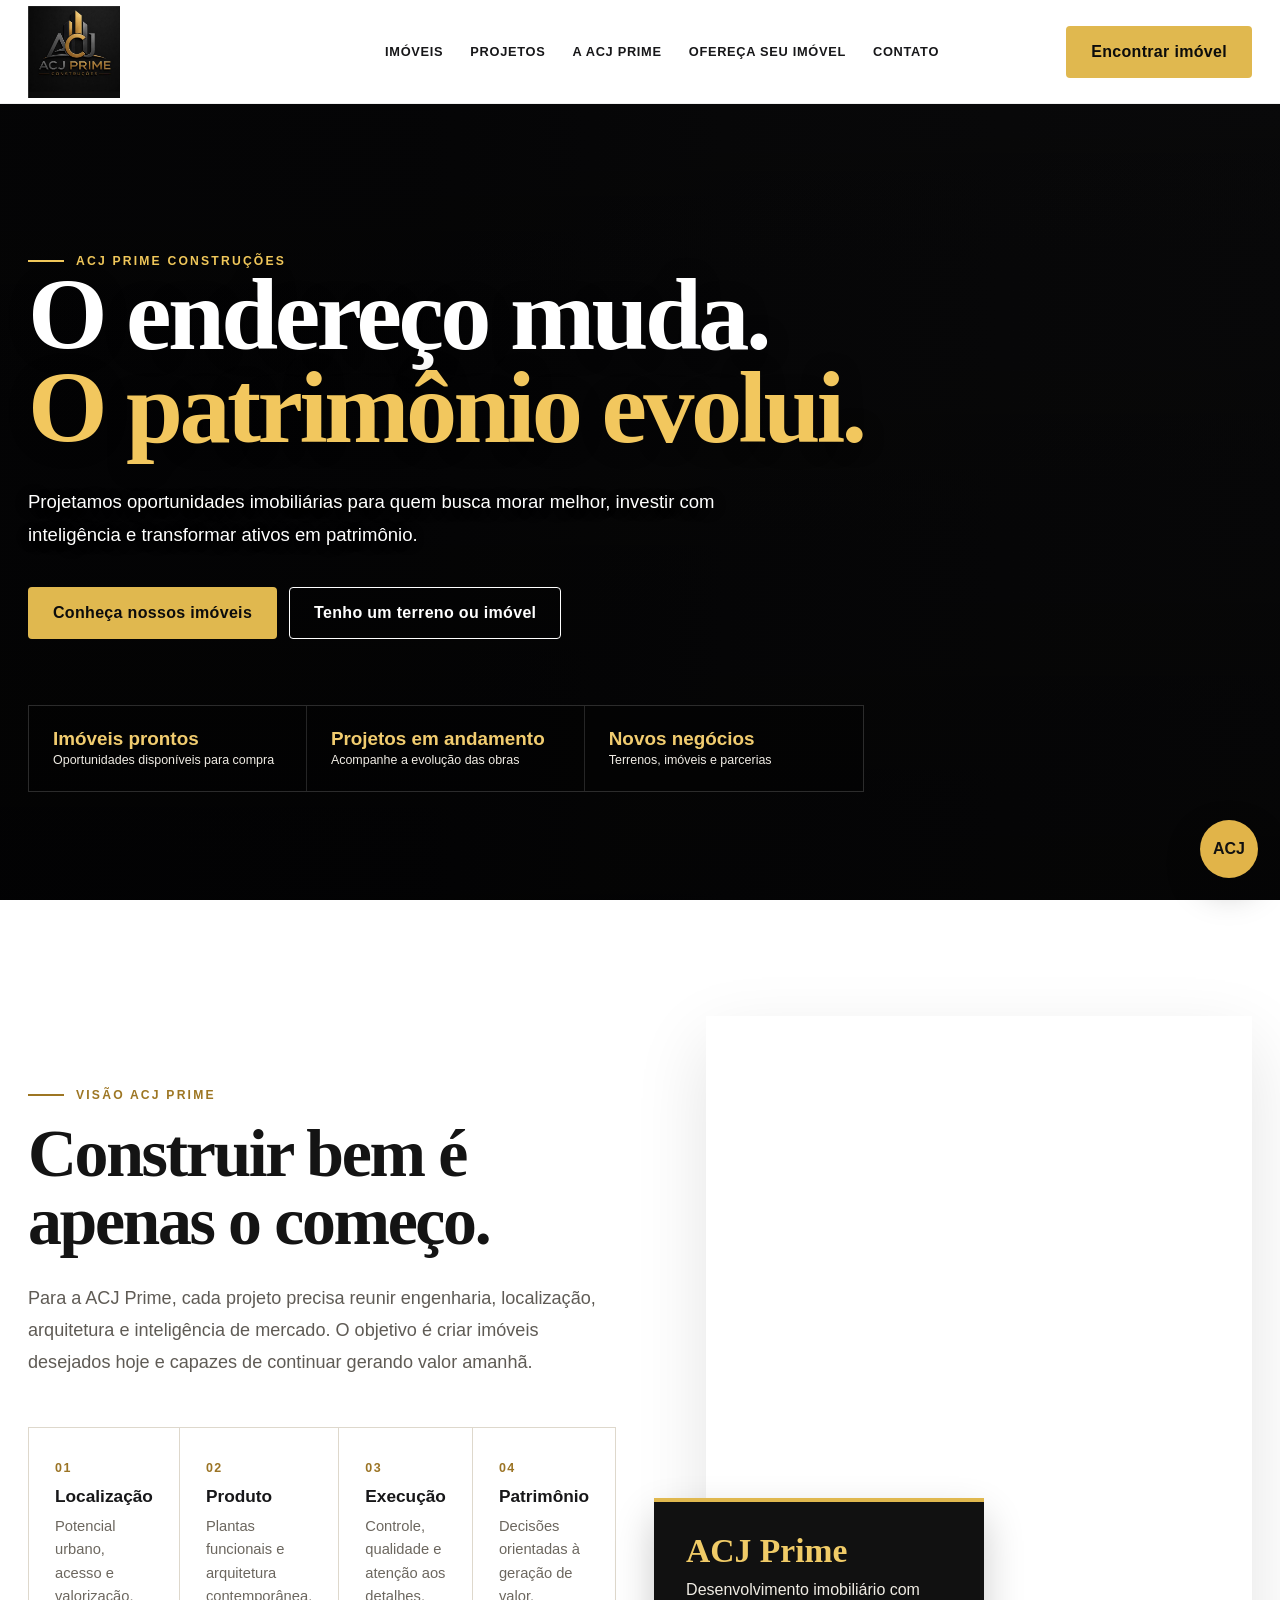
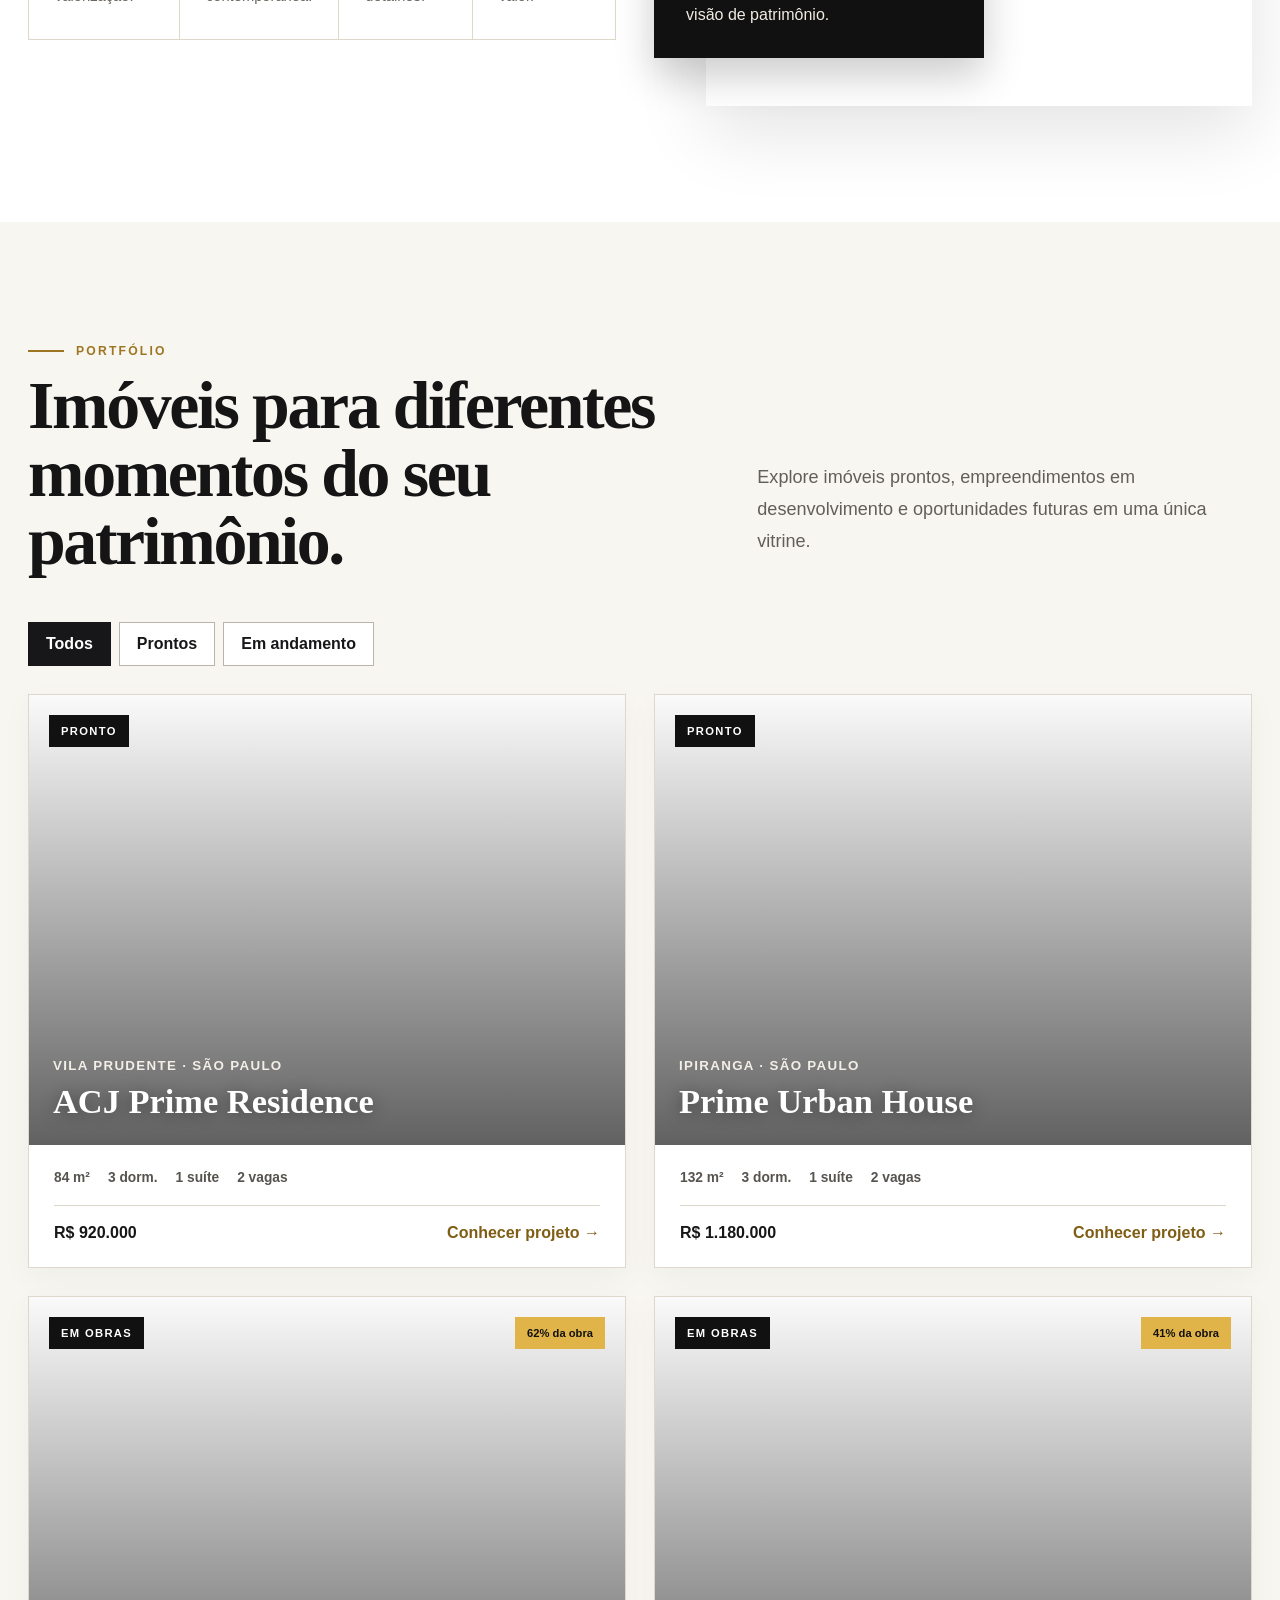
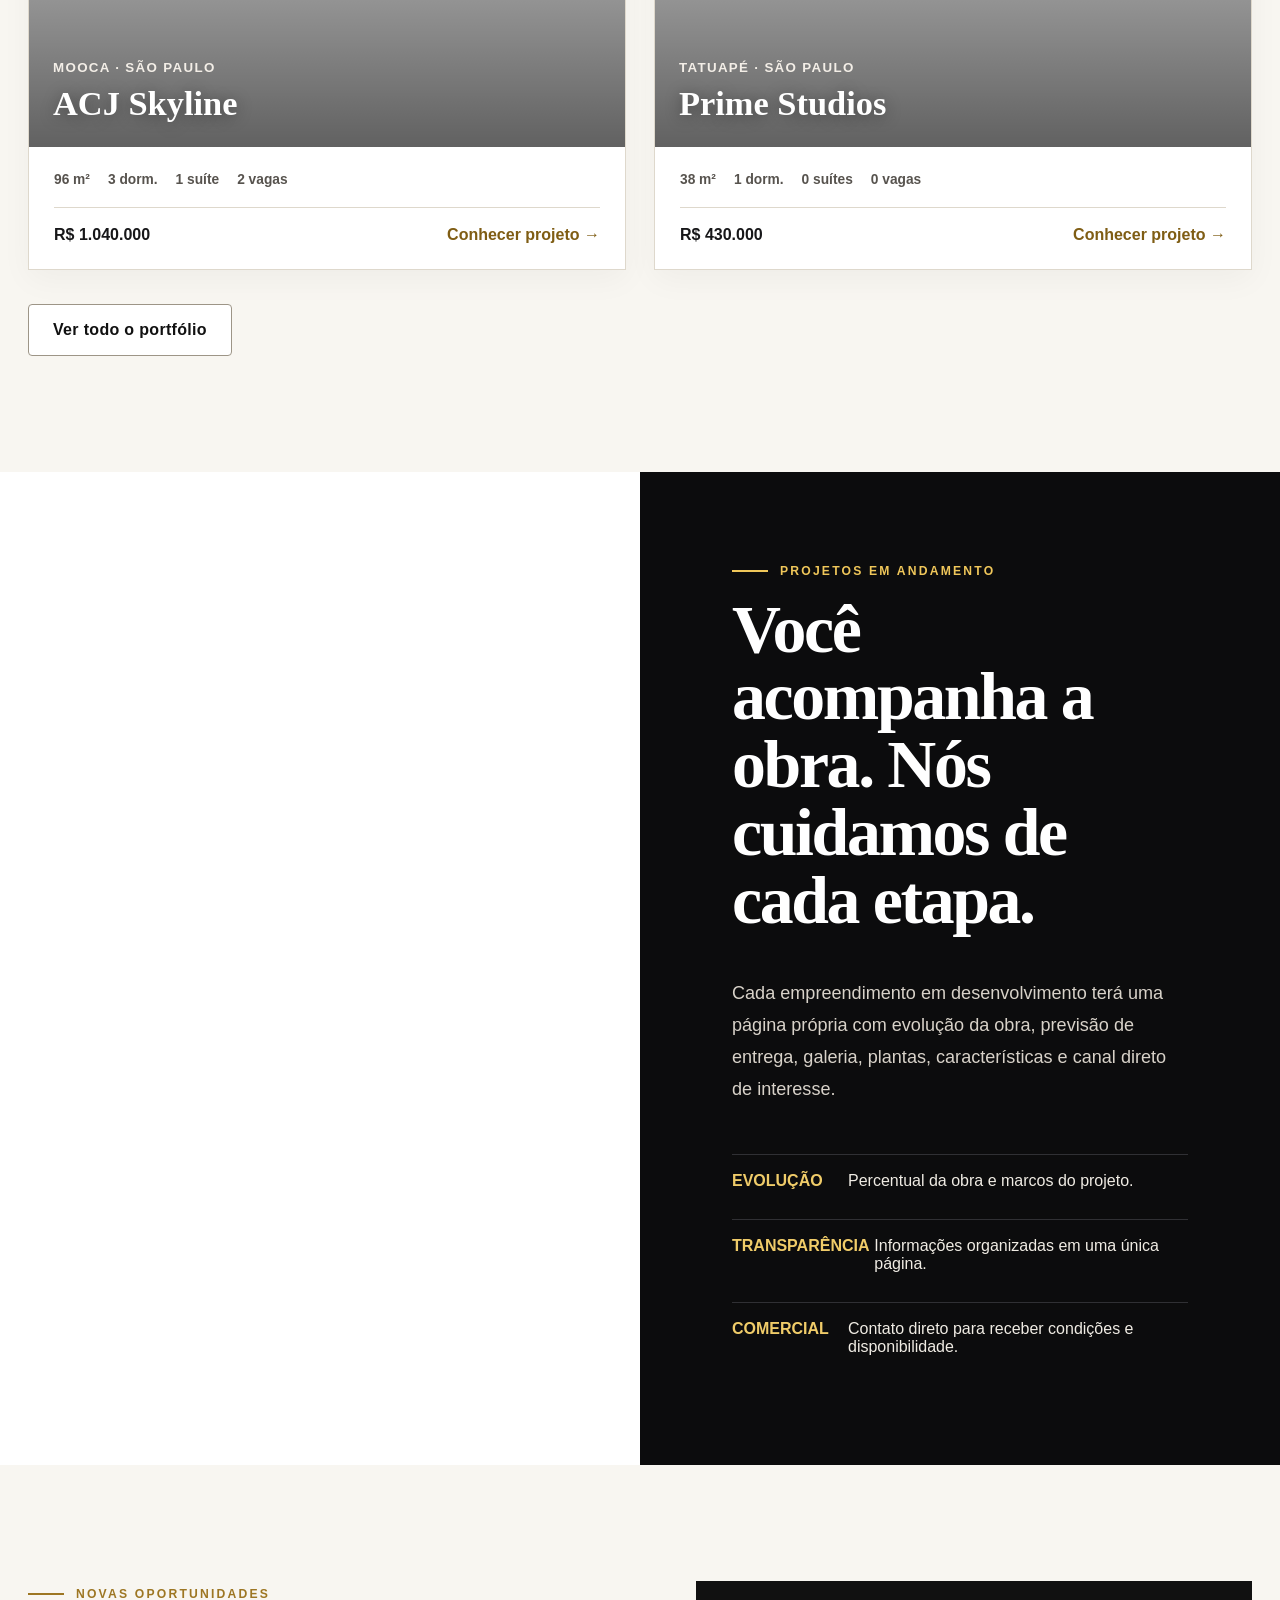
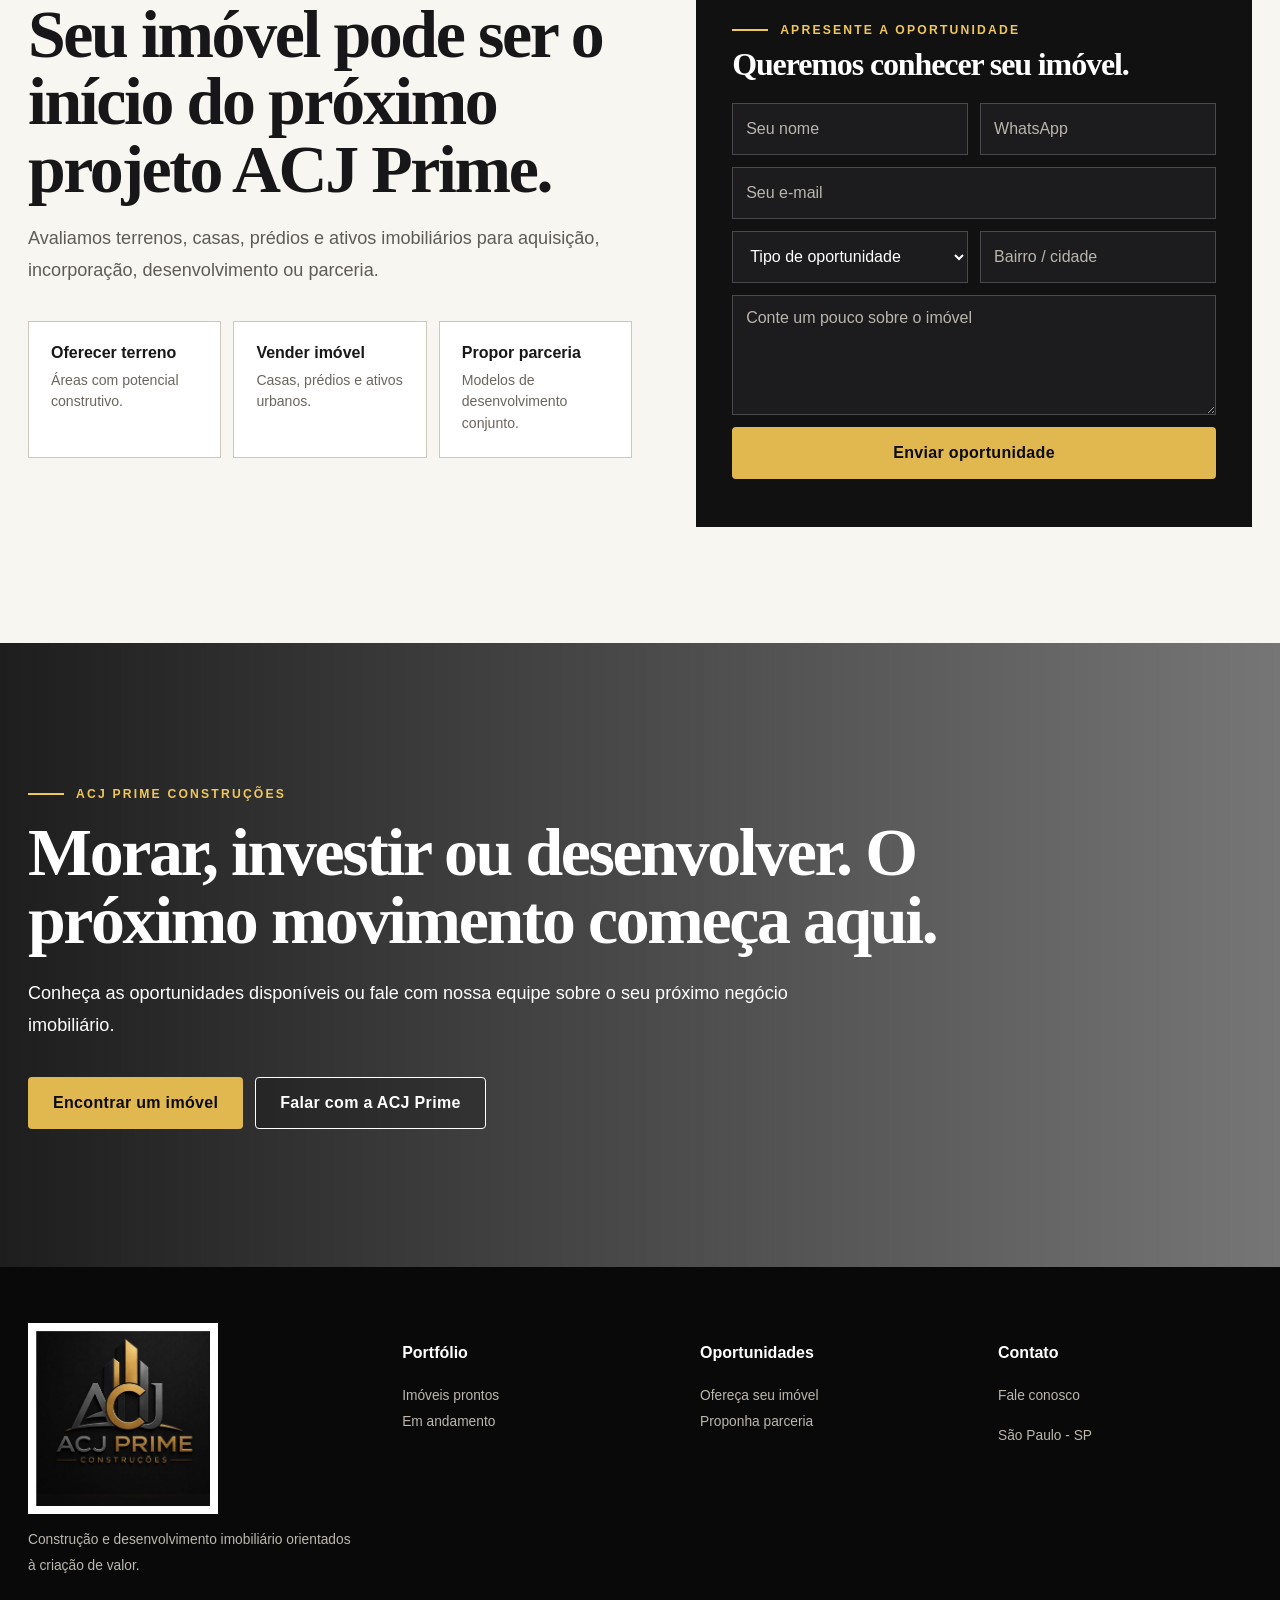
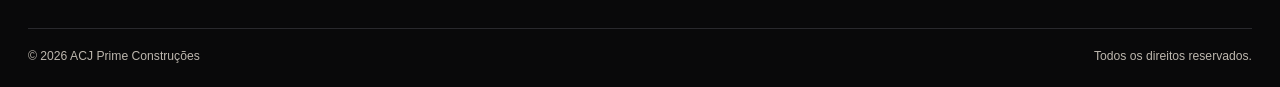
==== commit ee96c5b1: "Add files via upload" ====
--- a/index.html
+++ b/index.html
@@ -1,4 +1,4 @@
-<!doctype html><html lang="pt-BR"><head><meta charset="utf-8"><meta name="viewport" content="width=device-width,initial-scale=1"><title>ACJ Prime Construções | Desenvolvimento Imobiliário</title><meta name="description" content="ACJ Prime Construções. Imóveis prontos, projetos em andamento, lançamentos e oportunidades imobiliárias."><link rel="stylesheet" href="style.css?v=2"></head><body>
+<!doctype html><html lang="pt-BR"><head><meta charset="utf-8"><meta name="viewport" content="width=device-width,initial-scale=1"><title>ACJ Prime Construções | Desenvolvimento Imobiliário</title><meta name="description" content="ACJ Prime Construções. Imóveis prontos, projetos em andamento, lançamentos e oportunidades imobiliárias."><link rel="stylesheet" href="style.css?v=3"></head><body>
 <header class="site-header"><div class="header-inner"><a class="brand" href="index.html"><img src="logo-acj-prime.png" alt="ACJ Prime Construções"></a><nav class="site-nav"><a href="#imoveis">Imóveis</a><a href="#projetos">Projetos</a><a href="#empresa">A ACJ Prime</a><a href="#ofereca">Ofereça seu imóvel</a><a href="contato.html">Contato</a></nav><a class="btn btn-gold header-cta" href="imoveis.html">Encontrar imóvel</a><button class="menu-toggle" aria-label="Menu">☰</button></div></header>
 <main>
 <section class="hero"><div class="hero-media"></div><img class="floating-mark" src="logo-acj-prime.png" alt=""><div class="container hero-inner"><div class="hero-copy reveal is-visible"><span class="eyebrow">ACJ PRIME CONSTRUÇÕES</span><h1 class="h1">O endereço muda.<br><span>O patrimônio evolui.</span></h1><p class="lead">Projetamos oportunidades imobiliárias para quem busca morar melhor, investir com inteligência e transformar ativos em patrimônio.</p><div class="hero-actions"><a class="btn btn-gold" href="#imoveis">Conheça nossos imóveis</a><a class="btn btn-outline-light" href="#ofereca">Tenho um terreno ou imóvel</a></div><div class="hero-meta"><div><strong>Imóveis prontos</strong><span>Oportunidades disponíveis para compra</span></div><div><strong>Projetos em andamento</strong><span>Acompanhe a evolução das obras</span></div><div><strong>Novos negócios</strong><span>Terrenos, imóveis e parcerias</span></div></div></div></div></section>
@@ -14,4 +14,4 @@
 <section class="final-cta"><div class="container"><div class="inner reveal"><span class="eyebrow">ACJ PRIME CONSTRUÇÕES</span><h2 class="h2">Morar, investir ou desenvolver. O próximo movimento começa aqui.</h2><p class="lead">Conheça as oportunidades disponíveis ou fale com nossa equipe sobre o seu próximo negócio imobiliário.</p><div class="hero-actions"><a class="btn btn-gold" href="imoveis.html">Encontrar um imóvel</a><a class="btn btn-outline-light" href="contato.html">Falar com a ACJ Prime</a></div></div></div></section>
 </main>
 <footer class="footer"><div class="container"><div class="footer-grid"><div><img class="footer-logo" src="logo-acj-prime.png" alt="ACJ Prime"><p>Construção e desenvolvimento imobiliário orientados à criação de valor.</p></div><div><h4>Portfólio</h4><a href="imoveis.html">Imóveis prontos</a><br><a href="imoveis.html">Em andamento</a></div><div><h4>Oportunidades</h4><a href="#ofereca">Ofereça seu imóvel</a><br><a href="#ofereca">Proponha parceria</a></div><div><h4>Contato</h4><a href="contato.html">Fale conosco</a><p>São Paulo - SP</p></div></div><div class="footer-bottom"><span>© 2026 ACJ Prime Construções</span><span>Todos os direitos reservados.</span></div></div></footer>
-<a class="whatsapp" href="contato.html" aria-label="Contato">ACJ</a><script src="config.js"></script><script src="data.js"></script><script src="script.js?v=2"></script></body></html>+<a class="whatsapp" href="contato.html" aria-label="Contato">ACJ</a><script src="config.js"></script><script src="data.js"></script><script src="script.js?v=3"></script></body></html>
--- a/style.css
+++ b/style.css
@@ -1,42 +1,217 @@
 
 :root{
-  --bg:#0b0b0c;--bg2:#121214;--paper:#f5f2eb;--paper2:#ece7dd;--ink:#151516;--muted:#8b877f;
-  --gold:#d5ad4b;--gold2:#f0d482;--line:#27272b;--line2:#ded8cc;--white:#fff;--max:1360px;
-  --serif:"Times New Roman",Georgia,serif;--sans:Inter,Arial,Helvetica,sans-serif;
-}
-*{box-sizing:border-box}html{scroll-behavior:smooth}body{margin:0;font-family:var(--sans);background:#fff;color:var(--ink);overflow-x:hidden}a{text-decoration:none;color:inherit}img{display:block;max-width:100%}button,input,select,textarea{font:inherit}
-.container{width:min(var(--max),calc(100% - 56px));margin:auto}.section{padding:112px 0}.section-dark{background:var(--bg);color:#fff}.section-soft{background:var(--paper)}
-.eyebrow{display:inline-flex;align-items:center;gap:11px;color:var(--gold);font-size:.72rem;font-weight:800;letter-spacing:.18em;text-transform:uppercase}.eyebrow:before{content:"";width:32px;height:1px;background:currentColor}
-.h1,.h2,.h3{font-family:var(--serif);font-weight:500;letter-spacing:-.04em;margin:0}.h1{font-size:clamp(4.2rem,8vw,8.6rem);line-height:.9}.h2{font-size:clamp(2.8rem,5.4vw,5.6rem);line-height:.98}.h3{font-size:clamp(1.7rem,2.6vw,2.4rem);line-height:1.05}
-.lead{font-size:1.06rem;line-height:1.8;color:#706c64;max-width:760px}.section-dark .lead{color:#b8b3aa}
-.btn{display:inline-flex;align-items:center;justify-content:center;gap:10px;min-height:50px;padding:0 22px;border-radius:2px;border:1px solid transparent;font-weight:800;letter-spacing:.02em;transition:.2s;cursor:pointer}.btn:hover{transform:translateY(-2px)}.btn-gold{background:linear-gradient(135deg,var(--gold),var(--gold2));color:#111}.btn-outline-light{border-color:#555;color:#fff;background:rgba(255,255,255,.02)}.btn-outline-dark{border-color:#bdb6aa;background:transparent;color:#111}
-.site-header{position:fixed;z-index:100;top:0;left:0;right:0;height:96px;display:flex;align-items:center;background:linear-gradient(180deg,rgba(0,0,0,.78),rgba(0,0,0,0));transition:.25s}.site-header.scrolled{height:78px;background:rgba(7,7,8,.96);backdrop-filter:blur(12px);border-bottom:1px solid rgba(255,255,255,.05)}
-.header-inner{width:min(var(--max),calc(100% - 56px));margin:auto;display:grid;grid-template-columns:220px 1fr auto;align-items:center;gap:28px}
-.brand{display:flex;align-items:center}.brand img{width:155px;height:86px;object-fit:contain;object-position:left center;filter:drop-shadow(0 8px 20px rgba(0,0,0,.5))}
-.site-nav{display:flex;justify-content:center;align-items:center;gap:27px;color:#fff;font-size:.78rem;text-transform:uppercase;letter-spacing:.06em}.site-nav a{opacity:.92}.site-nav a:hover{color:var(--gold2)}.header-cta{white-space:nowrap}.menu-toggle{display:none;background:none;border:0;color:#fff;font-size:1.9rem}
-.hero{min-height:100svh;background:var(--bg);color:#fff;position:relative;overflow:hidden}
-.hero-media{position:absolute;inset:0;background:
-linear-gradient(90deg,rgba(5,5,6,.95) 0%,rgba(5,5,6,.83) 35%,rgba(5,5,6,.34) 66%,rgba(5,5,6,.23) 100%),
-url('https://images.unsplash.com/photo-1600607687939-ce8a6c25118c?auto=format&fit=crop&w=2200&q=90') center 54%/cover no-repeat}
-.hero-media:after{content:"";position:absolute;inset:0;background:linear-gradient(180deg,rgba(0,0,0,.05),rgba(0,0,0,.55))}
-.hero-inner{position:relative;z-index:2;min-height:100svh;display:flex;align-items:flex-end;padding:190px 0 88px}
-.hero-copy{max-width:920px}.hero-copy .h1 span{color:var(--gold2)}.hero-copy .lead{color:#ddd7cc;max-width:690px;margin:28px 0 0}.hero-actions{display:flex;gap:12px;flex-wrap:wrap;margin-top:34px}
-.hero-meta{display:grid;grid-template-columns:repeat(3,1fr);gap:0;margin-top:64px;max-width:880px;border-top:1px solid rgba(255,255,255,.22);border-bottom:1px solid rgba(255,255,255,.12)}.hero-meta div{padding:20px 24px 20px 0}.hero-meta strong{display:block;color:var(--gold2);font-size:1.2rem}.hero-meta span{font-size:.75rem;color:#b9b3aa}
-.floating-mark{position:absolute;right:5%;bottom:7%;z-index:3;width:280px;opacity:.16;filter:grayscale(1)}
-.split-intro{display:grid;grid-template-columns:.9fr 1.1fr;gap:88px;align-items:center}.intro-copy .h2{margin:18px 0 24px}.intro-visual{position:relative;min-height:690px;background:url('https://images.unsplash.com/photo-1600566753190-17f0baa2a6c3?auto=format&fit=crop&w=1300&q=88') center/cover}.intro-card{position:absolute;left:-52px;bottom:48px;background:#111;color:#fff;padding:28px 30px;width:320px;border-top:3px solid var(--gold)}.intro-card strong{font-family:var(--serif);font-size:2rem;color:var(--gold2);display:block;margin-bottom:8px}
-.value-grid{display:grid;grid-template-columns:repeat(4,1fr);margin-top:46px;border-top:1px solid var(--line2);border-left:1px solid var(--line2)}.value-item{padding:30px 26px;border-right:1px solid var(--line2);border-bottom:1px solid var(--line2)}.value-item b{color:var(--gold);font-size:.75rem;letter-spacing:.12em}.value-item h3{font-size:1.05rem;margin:10px 0 8px}.value-item p{color:#777168;line-height:1.6;margin:0;font-size:.9rem}
-.section-head{display:grid;grid-template-columns:1.15fr .85fr;gap:60px;align-items:end;margin-bottom:46px}.section-head .h2{margin-top:14px}
-.segment-tabs{display:flex;gap:8px;flex-wrap:wrap;margin-bottom:26px}.segment-tabs button{background:#fff;border:1px solid var(--line2);padding:12px 16px;cursor:pointer;font-weight:700}.segment-tabs button.active{background:#111;color:#fff;border-color:#111}
-.property-grid{display:grid;grid-template-columns:repeat(2,1fr);gap:26px}.property-card{background:#fff;border:1px solid var(--line2);overflow:hidden}.property-media{position:relative;height:430px;background:center/cover;display:block}.property-media:after{content:"";position:absolute;inset:0;background:linear-gradient(180deg,rgba(0,0,0,.02),rgba(0,0,0,.58))}.property-badge{position:absolute;z-index:2;top:20px;left:20px;background:#0d0d0e;color:#fff;padding:9px 11px;font-size:.68rem;text-transform:uppercase;letter-spacing:.12em}.property-progress{position:absolute;z-index:2;right:20px;top:20px;background:var(--gold);color:#111;padding:9px 11px;font-size:.68rem;font-weight:900}.property-caption{position:absolute;z-index:2;left:24px;right:24px;bottom:24px;color:#fff}.property-caption small{color:#e2dbd0;text-transform:uppercase;letter-spacing:.1em}.property-caption h3{font-family:var(--serif);font-size:2rem;margin:7px 0 0}.property-body{padding:24px}.property-specs{display:flex;gap:18px;flex-wrap:wrap;color:#6e6962;font-size:.82rem}.property-bottom{margin-top:20px;padding-top:18px;border-top:1px solid var(--line2);display:flex;justify-content:space-between;align-items:center;gap:18px}.property-bottom strong{font-size:.95rem}.text-link{font-weight:800;color:#8a6c25}
-.dark-story{display:grid;grid-template-columns:1fr 1fr;min-height:720px}.dark-story .photo{background:url('https://images.unsplash.com/photo-1487958449943-2429e8be8625?auto=format&fit=crop&w=1500&q=88') center/cover}.dark-story .content{background:#0b0b0c;color:#fff;padding:92px;display:flex;flex-direction:column;justify-content:center}.dark-story .h2{margin:18px 0 24px}.story-points{display:grid;gap:12px;margin-top:30px}.story-point{display:flex;gap:16px;padding:15px 0;border-top:1px solid #28282c}.story-point b{color:var(--gold2);min-width:90px}.story-point span{color:#b5b0a8}
-.offer-wrap{display:grid;grid-template-columns:1fr .92fr;gap:64px}.offer-types{display:grid;grid-template-columns:repeat(3,1fr);gap:12px;margin-top:34px}.offer-type{padding:20px;border:1px solid #d6d0c5;background:#fff}.offer-type strong{display:block;margin-bottom:8px}.offer-type p{margin:0;color:#756f66;line-height:1.55;font-size:.86rem}
-.form-card{background:#111;color:#fff;padding:34px}.form-card .h3{margin:10px 0 22px}.form-grid{display:grid;grid-template-columns:1fr 1fr;gap:12px}.form-grid .full{grid-column:1/-1}.form-card input,.form-card select,.form-card textarea{width:100%;min-height:50px;background:#1a1a1c;border:1px solid #39393d;color:#fff;padding:13px}.form-card textarea{min-height:120px;resize:vertical}.form-feedback{font-size:.82rem;color:var(--gold2)}
-.final-cta{background:linear-gradient(90deg,rgba(5,5,6,.9),rgba(5,5,6,.55)),url('https://images.unsplash.com/photo-1600607687920-4e2a09cf159d?auto=format&fit=crop&w=2000&q=88') center/cover;color:#fff;padding:135px 0}.final-cta .inner{max-width:900px}.final-cta .h2{margin:18px 0 22px}.final-cta .lead{color:#ded8cf}
-.footer{background:#080809;color:#aaa49b;padding:54px 0 24px}.footer-grid{display:grid;grid-template-columns:1.3fr repeat(3,1fr);gap:44px}.footer-logo{width:170px}.footer h4{color:#fff}.footer a,.footer p{font-size:.85rem;line-height:1.85}.footer-bottom{display:flex;justify-content:space-between;gap:18px;border-top:1px solid #222226;margin-top:36px;padding-top:20px;font-size:.76rem}
-.whatsapp{position:fixed;z-index:90;right:22px;bottom:22px;background:var(--gold);color:#111;width:58px;height:58px;border-radius:50%;display:grid;place-items:center;font-weight:900;box-shadow:0 14px 35px rgba(0,0,0,.28)}
-.page-hero{padding:165px 0 80px;background:#0a0a0b;color:#fff}.filters{display:grid;grid-template-columns:repeat(4,1fr);gap:10px;margin-bottom:28px}.filters select{min-height:48px;border:1px solid var(--line2);padding:0 14px;background:#fff}
-.detail-hero{min-height:82vh;background:center/cover;display:flex;align-items:end;color:#fff}.detail-overlay{width:100%;padding:180px 0 74px;background:linear-gradient(90deg,rgba(5,5,6,.86),rgba(5,5,6,.25))}.detail-meta{display:flex;gap:24px;flex-wrap:wrap;margin-top:28px;padding-top:20px;border-top:1px solid rgba(255,255,255,.25)}.detail-grid{display:grid;grid-template-columns:1.15fr .85fr;gap:58px}.gallery{display:grid;grid-template-columns:2fr 1fr;gap:12px}.gallery img{width:100%;height:310px;object-fit:cover}.gallery img:first-child{grid-row:span 2;height:632px}.progress-wrap{margin-top:30px}.progress-bar{height:8px;background:#dfd8cd;overflow:hidden}.progress-fill{height:100%;background:linear-gradient(90deg,var(--gold),var(--gold2))}
-.reveal{opacity:0;transform:translateY(22px);transition:.65s}.reveal.is-visible{opacity:1;transform:none}
-@media(max-width:1050px){.header-inner{grid-template-columns:180px 1fr auto}.brand img{width:135px}.site-nav{gap:17px}.property-grid{grid-template-columns:1fr}.split-intro,.offer-wrap,.detail-grid,.dark-story{grid-template-columns:1fr}.intro-card{left:20px}.value-grid{grid-template-columns:1fr 1fr}.dark-story .photo{min-height:500px}.dark-story .content{padding:70px 40px}.footer-grid{grid-template-columns:1fr 1fr}.filters{grid-template-columns:1fr 1fr}}
-@media(max-width:820px){.site-nav{display:none;position:fixed;top:78px;left:0;right:0;background:#0b0b0c;padding:28px;flex-direction:column;align-items:flex-start}.menu-open .site-nav{display:flex}.menu-toggle{display:block}.header-inner{grid-template-columns:1fr auto}.header-cta{display:none}.section-head{grid-template-columns:1fr}.hero-meta{grid-template-columns:1fr}.value-grid{grid-template-columns:1fr}.offer-types{grid-template-columns:1fr}.form-grid{grid-template-columns:1fr}.form-grid .full{grid-column:auto}.gallery{grid-template-columns:1fr}.gallery img,.gallery img:first-child{height:320px;grid-row:auto}}
-@media(max-width:620px){.container,.header-inner{width:min(var(--max),calc(100% - 28px))}.section{padding:78px 0}.site-header{height:82px}.brand img{width:125px;height:72px}.h1{font-size:3.7rem}.h2{font-size:2.8rem}.hero-inner{padding-bottom:58px}.property-media{height:350px}.intro-visual{min-height:500px}.intro-card{position:static;width:auto;margin-top:0}.footer-grid{grid-template-columns:1fr}.footer-bottom{flex-direction:column}.filters{grid-template-columns:1fr}}
+  --black:#0a0a0b;
+  --charcoal:#171719;
+  --ink:#1b1b1c;
+  --gold:#c79b3b;
+  --gold-strong:#e0b84f;
+  --gold-soft:#f3e0ad;
+  --ivory:#f8f6f1;
+  --paper:#ffffff;
+  --muted:#66615a;
+  --line:#ded8cc;
+  --line-dark:#2b2b2e;
+  --white:#ffffff;
+  --max:1380px;
+  --serif:"Times New Roman", Georgia, serif;
+  --sans:Inter, Arial, Helvetica, sans-serif;
+}
+*{box-sizing:border-box}
+html{scroll-behavior:smooth}
+body{margin:0;font-family:var(--sans);background:#fff;color:var(--ink);overflow-x:hidden}
+a{text-decoration:none;color:inherit}
+img{display:block;max-width:100%}
+button,input,select,textarea{font:inherit}
+.container{width:min(var(--max),calc(100% - 56px));margin:auto}
+.section{padding:116px 0}
+.section-dark{background:var(--black);color:#fff}
+.section-soft{background:var(--ivory)}
+.eyebrow{display:inline-flex;align-items:center;gap:12px;color:#9d7623;font-size:.76rem;font-weight:900;letter-spacing:.18em;text-transform:uppercase}
+.eyebrow:before{content:"";width:36px;height:2px;background:currentColor}
+.h1,.h2,.h3{font-family:var(--serif);font-weight:600;letter-spacing:-.035em;margin:0}
+.h1{font-size:clamp(4.4rem,8vw,8.4rem);line-height:.91}
+.h2{font-size:clamp(2.9rem,5.3vw,5.4rem);line-height:1}
+.h3{font-size:clamp(1.8rem,2.5vw,2.4rem);line-height:1.07}
+.lead{font-size:1.13rem;line-height:1.78;color:var(--muted);max-width:770px}
+.section-dark .lead{color:#d1ccc4}
+.btn{display:inline-flex;align-items:center;justify-content:center;gap:10px;min-height:52px;padding:0 24px;border:1px solid transparent;border-radius:4px;font-weight:900;letter-spacing:.02em;transition:.2s;cursor:pointer}
+.btn:hover{transform:translateY(-2px)}
+.btn-gold{background:var(--gold-strong);color:#0c0c0c}
+.btn-gold:hover{background:#efc65b}
+.btn-outline-light{border-color:#fff;color:#fff;background:rgba(0,0,0,.2)}
+.btn-outline-dark{border-color:#9d9587;background:#fff;color:#111}
+.site-header{position:fixed;z-index:100;top:0;left:0;right:0;height:104px;display:flex;align-items:center;background:#fff;border-bottom:1px solid rgba(0,0,0,.06);transition:.25s}
+.site-header.scrolled{height:84px;background:rgba(255,255,255,.98);backdrop-filter:blur(12px);box-shadow:0 8px 28px rgba(0,0,0,.06)}
+.header-inner{width:min(var(--max),calc(100% - 56px));margin:auto;display:grid;grid-template-columns:230px 1fr auto;align-items:center;gap:30px}
+.brand{display:flex;align-items:center}
+.brand img{width:190px;height:92px;object-fit:contain;object-position:left center;filter:none}
+.site-nav{display:flex;justify-content:center;align-items:center;gap:27px;color:#171719;font-size:.8rem;text-transform:uppercase;letter-spacing:.055em;font-weight:800}
+.site-nav a{opacity:1}
+.site-nav a:hover{color:#9b7425}
+.header-cta{white-space:nowrap}
+.menu-toggle{display:none;background:none;border:0;color:#111;font-size:1.9rem}
+
+.hero{min-height:100svh;background:var(--black);color:#fff;position:relative;overflow:hidden;padding-top:104px}
+.hero-media{position:absolute;inset:104px 0 0;background:
+linear-gradient(90deg,rgba(4,4,5,.95) 0%,rgba(4,4,5,.86) 34%,rgba(4,4,5,.48) 58%,rgba(4,4,5,.18) 100%),
+url('https://images.unsplash.com/photo-1600607687939-ce8a6c25118c?auto=format&fit=crop&w=2200&q=92') center 55%/cover no-repeat}
+.hero-media:after{content:"";position:absolute;inset:0;background:linear-gradient(180deg,rgba(0,0,0,.04),rgba(0,0,0,.42))}
+.hero-inner{position:relative;z-index:2;min-height:calc(100svh - 104px);display:flex;align-items:center;padding:120px 0 84px}
+.hero-copy{max-width:910px}
+.hero-copy .eyebrow{color:#f0c75a}
+.hero-copy .h1{color:#fff;text-shadow:0 3px 24px rgba(0,0,0,.32)}
+.hero-copy .h1 span{color:#f2c75e}
+.hero-copy .lead{color:#fff;max-width:720px;margin:30px 0 0;font-size:1.16rem;text-shadow:0 2px 16px rgba(0,0,0,.25)}
+.hero-actions{display:flex;gap:12px;flex-wrap:wrap;margin-top:36px}
+.hero-meta{display:grid;grid-template-columns:repeat(3,1fr);gap:0;margin-top:66px;max-width:900px;background:rgba(0,0,0,.36);border:1px solid rgba(255,255,255,.16)}
+.hero-meta div{padding:22px 24px;border-right:1px solid rgba(255,255,255,.14)}
+.hero-meta div:last-child{border-right:0}
+.hero-meta strong{display:block;color:#f1cc6f;font-size:1.18rem}
+.hero-meta span{font-size:.78rem;color:#f0ece4;line-height:1.45}
+.floating-mark{display:none}
+
+.split-intro{display:grid;grid-template-columns:.95fr 1.05fr;gap:90px;align-items:center}
+.intro-copy .h2{margin:18px 0 26px;color:#141414}
+.intro-copy .lead{color:#5f5b55}
+.intro-visual{position:relative;min-height:690px;background:url('https://images.unsplash.com/photo-1600566753190-17f0baa2a6c3?auto=format&fit=crop&w=1300&q=90') center/cover;box-shadow:0 26px 70px rgba(0,0,0,.11)}
+.intro-card{position:absolute;left:-52px;bottom:48px;background:#111;color:#fff;padding:30px 32px;width:330px;border-top:4px solid var(--gold-strong);box-shadow:0 18px 38px rgba(0,0,0,.2)}
+.intro-card strong{font-family:var(--serif);font-size:2.1rem;color:#f0cb67;display:block;margin-bottom:8px}
+.intro-card span{color:#f0ece4;line-height:1.55}
+.value-grid{display:grid;grid-template-columns:repeat(4,1fr);margin-top:48px;border-top:1px solid var(--line);border-left:1px solid var(--line)}
+.value-item{padding:30px 26px;border-right:1px solid var(--line);border-bottom:1px solid var(--line);background:#fff}
+.value-item b{color:#9b7425;font-size:.78rem;letter-spacing:.12em}
+.value-item h3{font-size:1.08rem;margin:10px 0 8px;color:#171719}
+.value-item p{color:#6c675f;line-height:1.6;margin:0;font-size:.92rem}
+
+.section-head{display:grid;grid-template-columns:1.15fr .85fr;gap:60px;align-items:end;margin-bottom:46px}
+.section-head .h2{margin-top:14px;color:#151516}
+.section-head .lead{color:#625e58}
+.segment-tabs{display:flex;gap:8px;flex-wrap:wrap;margin-bottom:28px}
+.segment-tabs button{background:#fff;border:1px solid #bbb3a6;padding:12px 17px;cursor:pointer;font-weight:800;color:#171719}
+.segment-tabs button.active{background:#171719;color:#fff;border-color:#171719}
+.property-grid{display:grid;grid-template-columns:repeat(2,1fr);gap:28px}
+.property-card{background:#fff;border:1px solid var(--line);overflow:hidden;box-shadow:0 10px 30px rgba(0,0,0,.04)}
+.property-media{position:relative;height:450px;background:center/cover;display:block}
+.property-media:after{content:"";position:absolute;inset:0;background:linear-gradient(180deg,rgba(0,0,0,.02),rgba(0,0,0,.62))}
+.property-badge{position:absolute;z-index:2;top:20px;left:20px;background:#111;color:#fff;padding:10px 12px;font-size:.7rem;text-transform:uppercase;letter-spacing:.12em;font-weight:800}
+.property-progress{position:absolute;z-index:2;right:20px;top:20px;background:#e1b449;color:#111;padding:10px 12px;font-size:.7rem;font-weight:900}
+.property-caption{position:absolute;z-index:2;left:24px;right:24px;bottom:24px;color:#fff}
+.property-caption small{color:#f3eee7;text-transform:uppercase;letter-spacing:.1em;font-weight:700}
+.property-caption h3{font-family:var(--serif);font-size:2.15rem;margin:8px 0 0;font-weight:700;text-shadow:0 2px 16px rgba(0,0,0,.4)}
+.property-body{padding:25px}
+.property-specs{display:flex;gap:18px;flex-wrap:wrap;color:#57534e;font-size:.86rem;font-weight:600}
+.property-bottom{margin-top:20px;padding-top:18px;border-top:1px solid var(--line);display:flex;justify-content:space-between;align-items:center;gap:18px}
+.property-bottom strong{font-size:1rem;color:#171719}
+.text-link{font-weight:900;color:#7f5d14}
+
+.dark-story{display:grid;grid-template-columns:1fr 1fr;min-height:730px}
+.dark-story .photo{background:url('https://images.unsplash.com/photo-1487958449943-2429e8be8625?auto=format&fit=crop&w=1500&q=90') center/cover}
+.dark-story .content{background:#0c0c0d;color:#fff;padding:92px;display:flex;flex-direction:column;justify-content:center}
+.dark-story .content .eyebrow{color:#f0c75a}
+.dark-story .h2{margin:18px 0 24px;color:#fff}
+.dark-story .lead{color:#d8d2c9}
+.story-points{display:grid;gap:12px;margin-top:30px}
+.story-point{display:flex;gap:16px;padding:17px 0;border-top:1px solid #303034}
+.story-point b{color:#f0cc69;min-width:100px}
+.story-point span{color:#f0ece4}
+
+.offer-wrap{display:grid;grid-template-columns:1fr .92fr;gap:64px}
+.offer-wrap .h2{color:#171719}
+.offer-wrap .lead{color:#5f5b55}
+.offer-types{display:grid;grid-template-columns:repeat(3,1fr);gap:12px;margin-top:34px}
+.offer-type{padding:22px;border:1px solid #cec7bb;background:#fff}
+.offer-type strong{display:block;margin-bottom:8px;color:#171719}
+.offer-type p{margin:0;color:#6a655e;line-height:1.55;font-size:.88rem}
+.form-card{background:#111;color:#fff;padding:36px}
+.form-card .eyebrow{color:#f0c75a}
+.form-card .h3{margin:10px 0 22px;color:#fff}
+.form-grid{display:grid;grid-template-columns:1fr 1fr;gap:12px}
+.form-grid .full{grid-column:1/-1}
+.form-card input,.form-card select,.form-card textarea{width:100%;min-height:52px;background:#1c1c1e;border:1px solid #4a4a4e;color:#fff;padding:13px}
+.form-card input::placeholder,.form-card textarea::placeholder{color:#bbb5ad}
+.form-card textarea{min-height:120px;resize:vertical}
+.form-feedback{font-size:.82rem;color:#f0cb67}
+
+.final-cta{background:linear-gradient(90deg,rgba(5,5,6,.9),rgba(5,5,6,.55)),url('https://images.unsplash.com/photo-1600607687920-4e2a09cf159d?auto=format&fit=crop&w=2000&q=90') center/cover;color:#fff;padding:138px 0}
+.final-cta .eyebrow{color:#f0c75a}
+.final-cta .inner{max-width:930px}
+.final-cta .h2{margin:18px 0 22px;color:#fff}
+.final-cta .lead{color:#fff}
+
+.footer{background:#09090a;color:#bdb7ae;padding:56px 0 24px}
+.footer-grid{display:grid;grid-template-columns:1.3fr repeat(3,1fr);gap:44px}
+.footer-logo{width:190px;background:#fff;padding:8px}
+.footer h4{color:#fff}
+.footer a,.footer p{font-size:.86rem;line-height:1.85}
+.footer-bottom{display:flex;justify-content:space-between;gap:18px;border-top:1px solid #29292d;margin-top:36px;padding-top:20px;font-size:.76rem}
+.whatsapp{position:fixed;z-index:90;right:22px;bottom:22px;background:#e1b449;color:#111;width:58px;height:58px;border-radius:50%;display:grid;place-items:center;font-weight:900;box-shadow:0 14px 35px rgba(0,0,0,.28)}
+
+.page-hero{padding:180px 0 84px;background:#111;color:#fff}
+.page-hero .eyebrow{color:#f0c75a}
+.page-hero .h2{color:#fff}
+.page-hero .lead{color:#e3ddd5}
+.filters{display:grid;grid-template-columns:repeat(4,1fr);gap:10px;margin-bottom:30px}
+.filters select{min-height:50px;border:1px solid #c9c2b6;padding:0 14px;background:#fff;color:#171719}
+.detail-hero{min-height:82vh;background:center/cover;display:flex;align-items:end;color:#fff}
+.detail-overlay{width:100%;padding:188px 0 76px;background:linear-gradient(90deg,rgba(5,5,6,.9),rgba(5,5,6,.25))}
+.detail-overlay .eyebrow{color:#f0c75a}
+.detail-overlay .h1{color:#fff}
+.detail-meta{display:flex;gap:24px;flex-wrap:wrap;margin-top:28px;padding-top:20px;border-top:1px solid rgba(255,255,255,.3);color:#fff}
+.detail-grid{display:grid;grid-template-columns:1.15fr .85fr;gap:58px}
+.gallery{display:grid;grid-template-columns:2fr 1fr;gap:12px}
+.gallery img{width:100%;height:310px;object-fit:cover}
+.gallery img:first-child{grid-row:span 2;height:632px}
+.progress-wrap{margin-top:30px}
+.progress-bar{height:9px;background:#ddd6ca;overflow:hidden}
+.progress-fill{height:100%;background:linear-gradient(90deg,#c69632,#ebc65c)}
+
+.reveal{opacity:0;transform:translateY(22px);transition:.65s}
+.reveal.is-visible{opacity:1;transform:none}
+
+@media(max-width:1050px){
+  .header-inner{grid-template-columns:190px 1fr auto}
+  .brand img{width:160px}
+  .site-nav{gap:17px}
+  .property-grid{grid-template-columns:1fr}
+  .split-intro,.offer-wrap,.detail-grid,.dark-story{grid-template-columns:1fr}
+  .intro-card{left:20px}
+  .value-grid{grid-template-columns:1fr 1fr}
+  .dark-story .photo{min-height:500px}
+  .dark-story .content{padding:70px 40px}
+  .footer-grid{grid-template-columns:1fr 1fr}
+  .filters{grid-template-columns:1fr 1fr}
+}
+@media(max-width:820px){
+  .site-nav{display:none;position:fixed;top:84px;left:0;right:0;background:#fff;padding:28px;flex-direction:column;align-items:flex-start;border-top:1px solid #e5e0d8;box-shadow:0 15px 35px rgba(0,0,0,.08)}
+  .menu-open .site-nav{display:flex}
+  .menu-toggle{display:block}
+  .header-inner{grid-template-columns:1fr auto}
+  .header-cta{display:none}
+  .section-head{grid-template-columns:1fr}
+  .hero-meta{grid-template-columns:1fr}
+  .hero-meta div{border-right:0;border-bottom:1px solid rgba(255,255,255,.12)}
+  .value-grid{grid-template-columns:1fr}
+  .offer-types{grid-template-columns:1fr}
+  .form-grid{grid-template-columns:1fr}
+  .form-grid .full{grid-column:auto}
+  .gallery{grid-template-columns:1fr}
+  .gallery img,.gallery img:first-child{height:320px;grid-row:auto}
+}
+@media(max-width:620px){
+  .container,.header-inner{width:min(var(--max),calc(100% - 28px))}
+  .section{padding:80px 0}
+  .site-header{height:90px}
+  .hero{padding-top:90px}
+  .hero-media{inset:90px 0 0}
+  .brand img{width:150px;height:76px}
+  .h1{font-size:3.75rem}
+  .h2{font-size:2.85rem}
+  .hero-inner{padding:96px 0 58px}
+  .hero-copy .lead{font-size:1.04rem}
+  .property-media{height:360px}
+  .intro-visual{min-height:500px}
+  .intro-card{position:static;width:auto;margin-top:0}
+  .footer-grid{grid-template-columns:1fr}
+  .footer-bottom{flex-direction:column}
+  .filters{grid-template-columns:1fr}
+}
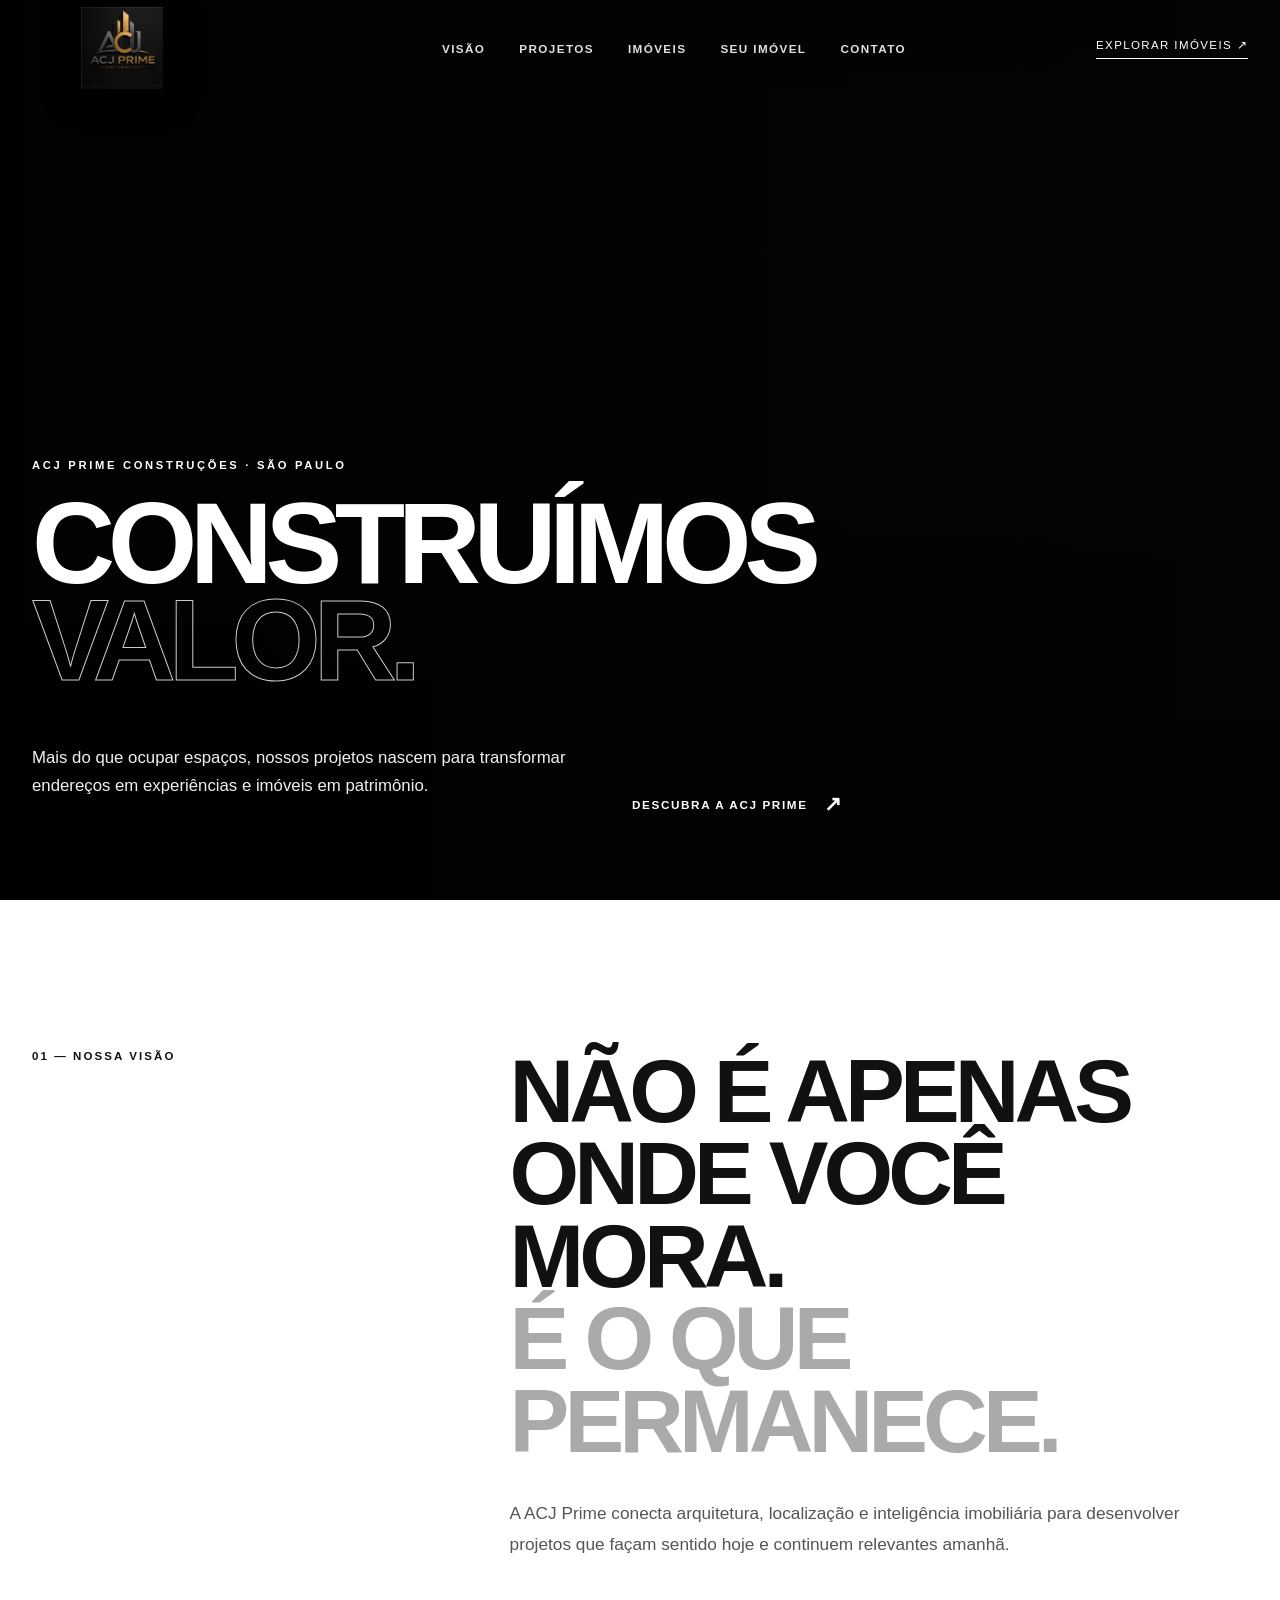
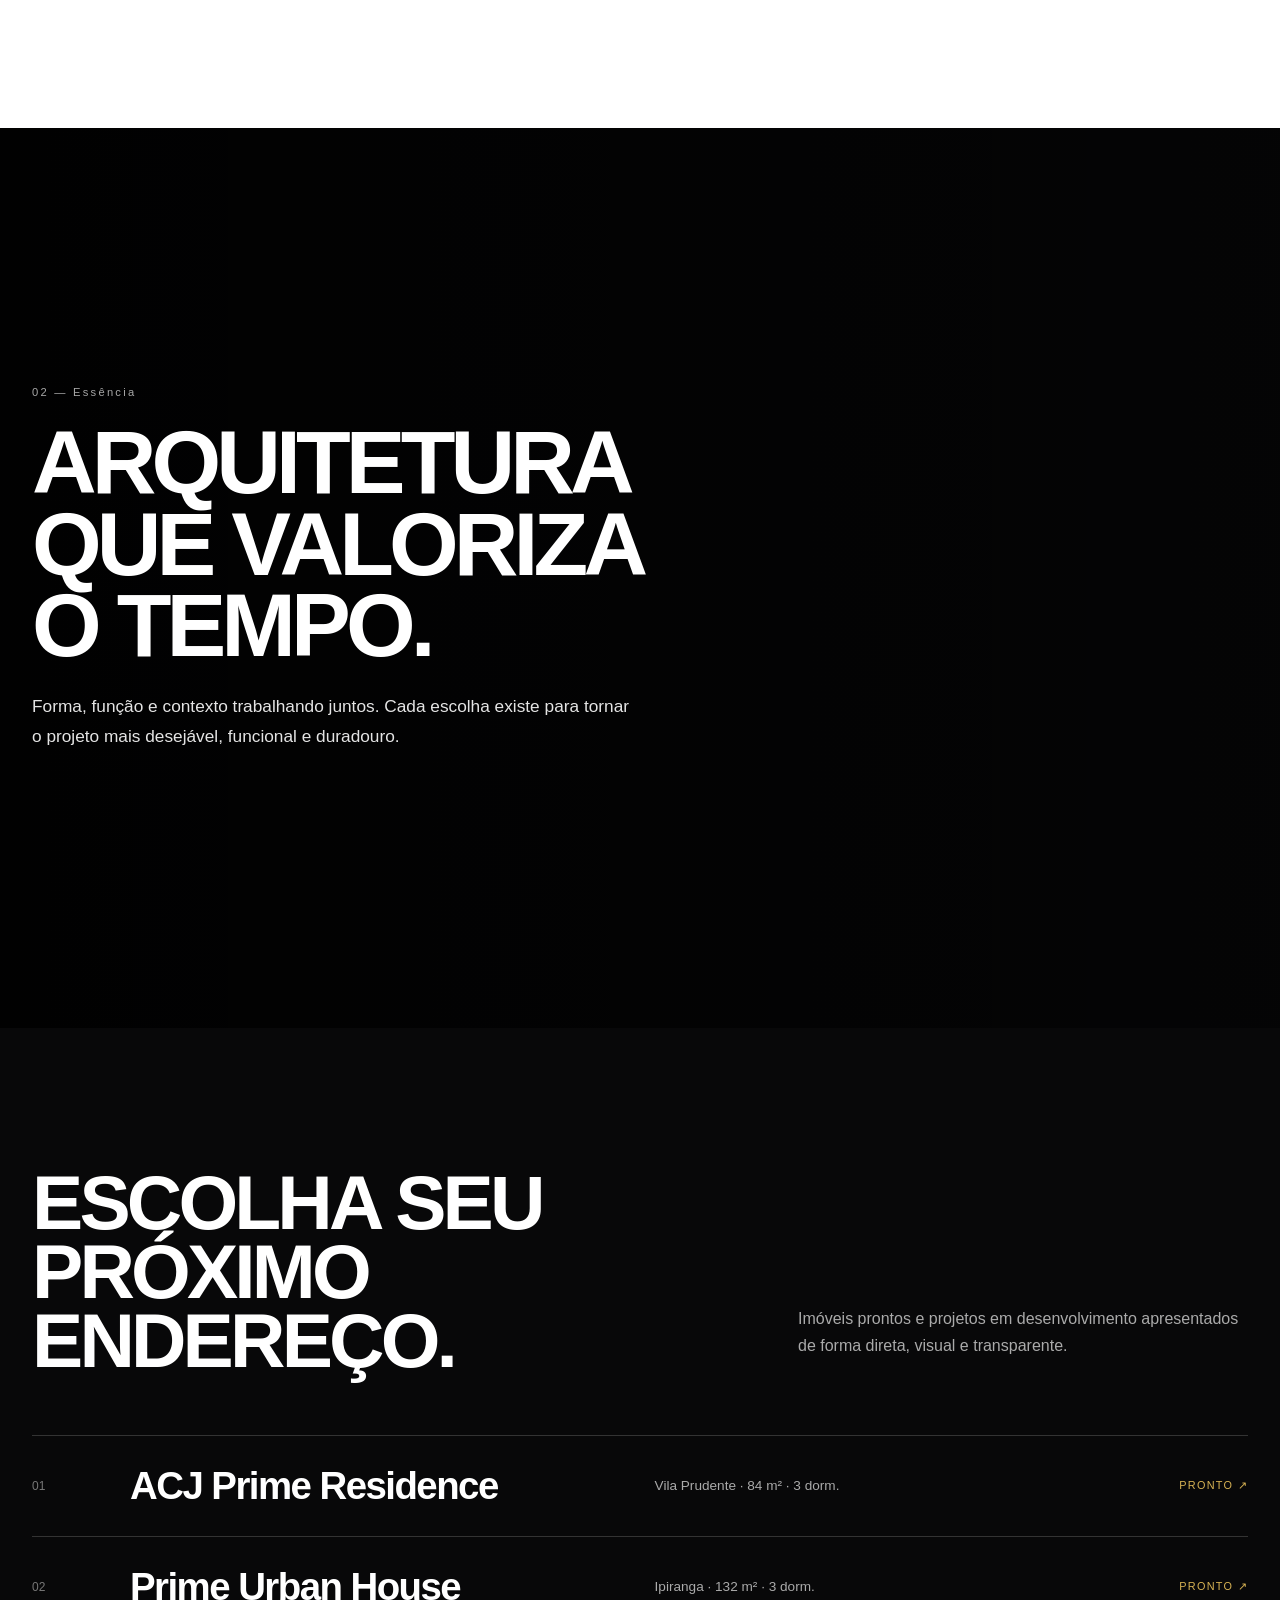
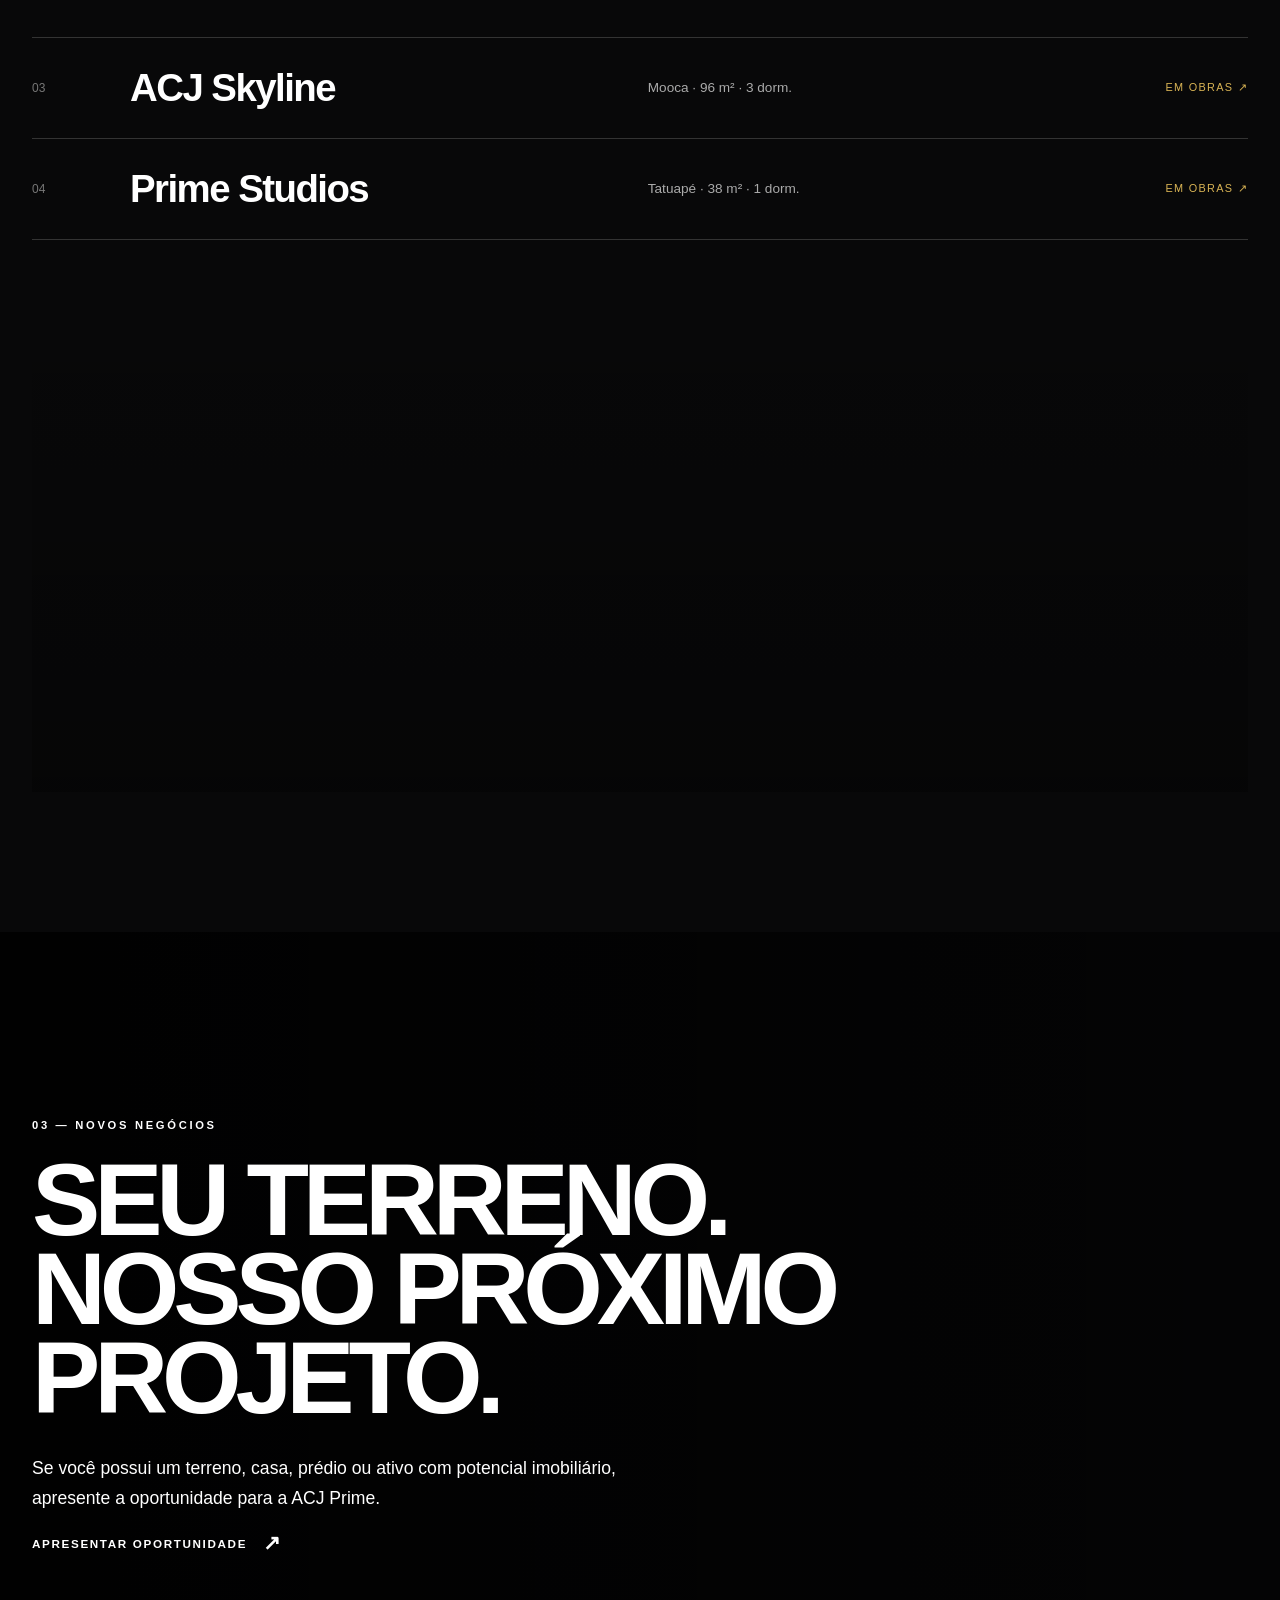
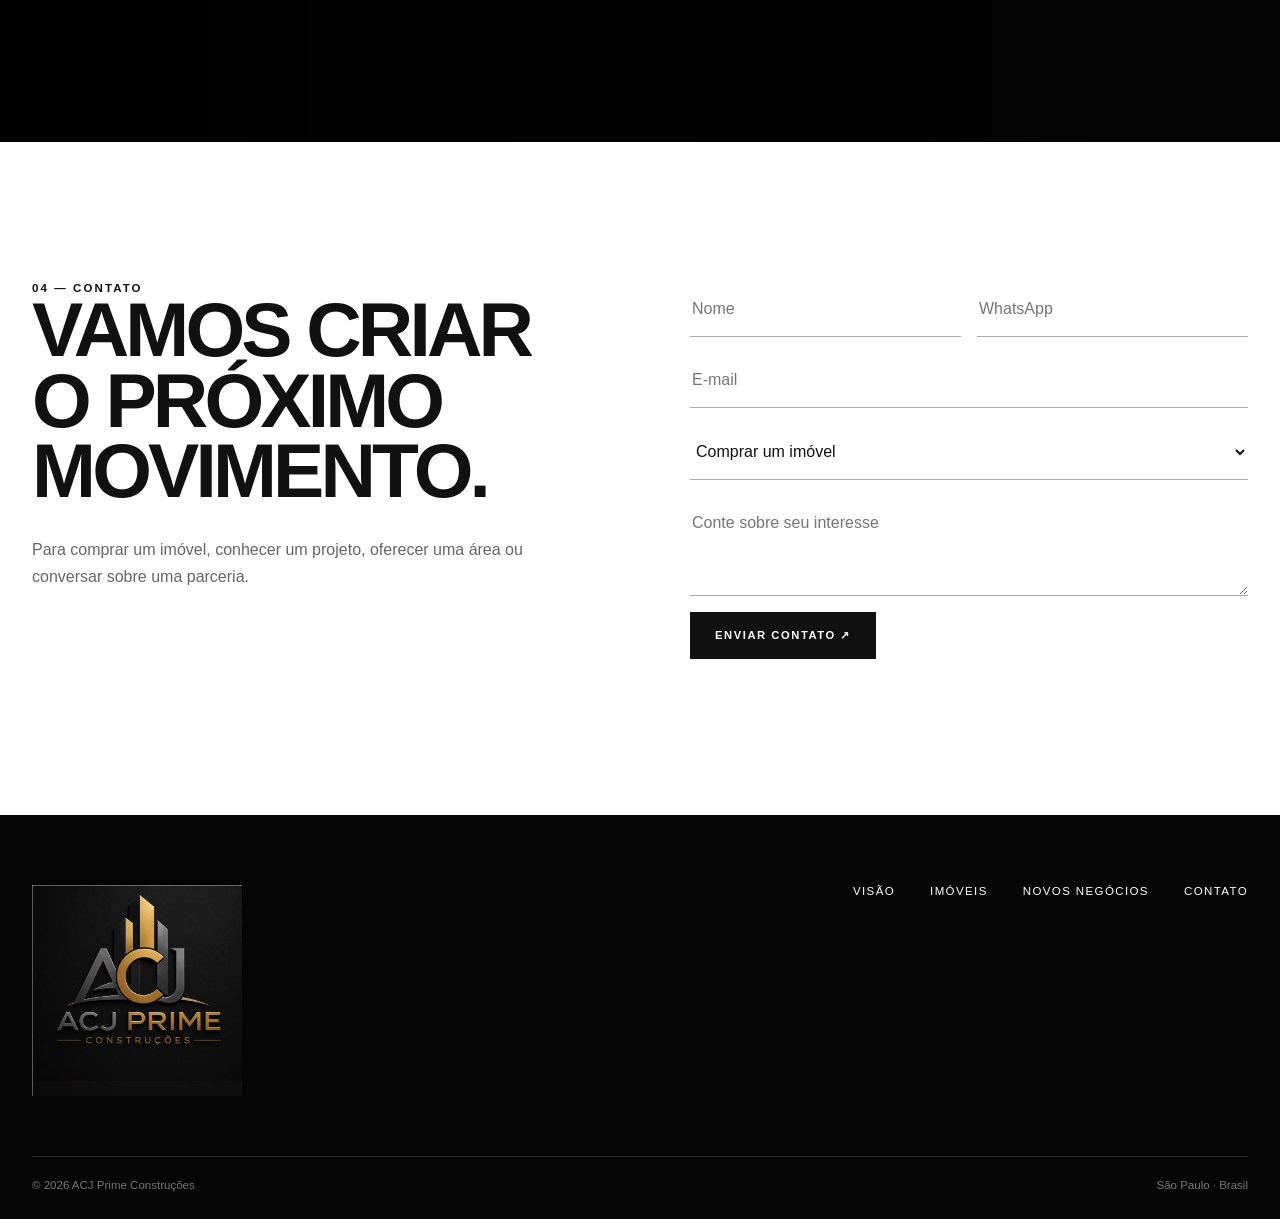
==== commit b1c6e5bf: "Add files via upload" ====
--- a/index.html
+++ b/index.html
@@ -1,17 +1,11 @@
-<!doctype html><html lang="pt-BR"><head><meta charset="utf-8"><meta name="viewport" content="width=device-width,initial-scale=1"><title>ACJ Prime Construções | Desenvolvimento Imobiliário</title><meta name="description" content="ACJ Prime Construções. Imóveis prontos, projetos em andamento, lançamentos e oportunidades imobiliárias."><link rel="stylesheet" href="style.css?v=3"></head><body>
-<header class="site-header"><div class="header-inner"><a class="brand" href="index.html"><img src="logo-acj-prime.png" alt="ACJ Prime Construções"></a><nav class="site-nav"><a href="#imoveis">Imóveis</a><a href="#projetos">Projetos</a><a href="#empresa">A ACJ Prime</a><a href="#ofereca">Ofereça seu imóvel</a><a href="contato.html">Contato</a></nav><a class="btn btn-gold header-cta" href="imoveis.html">Encontrar imóvel</a><button class="menu-toggle" aria-label="Menu">☰</button></div></header>
+<!doctype html><html lang="pt-BR"><head><meta charset="utf-8"><meta name="viewport" content="width=device-width,initial-scale=1"><title>ACJ Prime Construções</title><meta name="description" content="ACJ Prime Construções — desenvolvimento imobiliário, imóveis e novos projetos."><link rel="stylesheet" href="style.css?v=4"></head><body>
+<header class="header"><div class="header-inner"><a class="brand" href="index.html"><img src="logo-acj-prime.png" alt="ACJ Prime Construções"></a><nav class="nav"><a href="#visao">Visão</a><a href="#portfolio">Projetos</a><a href="imoveis.html">Imóveis</a><a href="#terreno">Seu imóvel</a><a href="#contato">Contato</a></nav><a class="nav-cta" href="imoveis.html">Explorar imóveis ↗</a><button class="menu">☰</button></div></header>
 <main>
-<section class="hero"><div class="hero-media"></div><img class="floating-mark" src="logo-acj-prime.png" alt=""><div class="container hero-inner"><div class="hero-copy reveal is-visible"><span class="eyebrow">ACJ PRIME CONSTRUÇÕES</span><h1 class="h1">O endereço muda.<br><span>O patrimônio evolui.</span></h1><p class="lead">Projetamos oportunidades imobiliárias para quem busca morar melhor, investir com inteligência e transformar ativos em patrimônio.</p><div class="hero-actions"><a class="btn btn-gold" href="#imoveis">Conheça nossos imóveis</a><a class="btn btn-outline-light" href="#ofereca">Tenho um terreno ou imóvel</a></div><div class="hero-meta"><div><strong>Imóveis prontos</strong><span>Oportunidades disponíveis para compra</span></div><div><strong>Projetos em andamento</strong><span>Acompanhe a evolução das obras</span></div><div><strong>Novos negócios</strong><span>Terrenos, imóveis e parcerias</span></div></div></div></div></section>
-
-<section class="section" id="empresa"><div class="container split-intro"><div class="intro-copy reveal"><span class="eyebrow">VISÃO ACJ PRIME</span><h2 class="h2">Construir bem é apenas o começo.</h2><p class="lead">Para a ACJ Prime, cada projeto precisa reunir engenharia, localização, arquitetura e inteligência de mercado. O objetivo é criar imóveis desejados hoje e capazes de continuar gerando valor amanhã.</p><div class="value-grid"><div class="value-item"><b>01</b><h3>Localização</h3><p>Potencial urbano, acesso e valorização.</p></div><div class="value-item"><b>02</b><h3>Produto</h3><p>Plantas funcionais e arquitetura contemporânea.</p></div><div class="value-item"><b>03</b><h3>Execução</h3><p>Controle, qualidade e atenção aos detalhes.</p></div><div class="value-item"><b>04</b><h3>Patrimônio</h3><p>Decisões orientadas à geração de valor.</p></div></div></div><div class="intro-visual reveal"><div class="intro-card"><strong>ACJ Prime</strong><span>Desenvolvimento imobiliário com visão de patrimônio.</span></div></div></div></section>
-
-<section class="section section-soft" id="imoveis"><div class="container"><div class="section-head reveal"><div><span class="eyebrow">PORTFÓLIO</span><h2 class="h2">Imóveis para diferentes momentos do seu patrimônio.</h2></div><p class="lead">Explore imóveis prontos, empreendimentos em desenvolvimento e oportunidades futuras em uma única vitrine.</p></div><div class="segment-tabs"><button class="active" data-filter="Todos">Todos</button><button data-filter="Pronto">Prontos</button><button data-filter="Em obras">Em andamento</button></div><div id="propertyGrid" class="property-grid"></div><div style="margin-top:34px"><a class="btn btn-outline-dark" href="imoveis.html">Ver todo o portfólio</a></div></div></section>
-
-<section class="dark-story" id="projetos"><div class="photo"></div><div class="content reveal"><span class="eyebrow">PROJETOS EM ANDAMENTO</span><h2 class="h2">Você acompanha a obra. Nós cuidamos de cada etapa.</h2><p class="lead">Cada empreendimento em desenvolvimento terá uma página própria com evolução da obra, previsão de entrega, galeria, plantas, características e canal direto de interesse.</p><div class="story-points"><div class="story-point"><b>EVOLUÇÃO</b><span>Percentual da obra e marcos do projeto.</span></div><div class="story-point"><b>TRANSPARÊNCIA</b><span>Informações organizadas em uma única página.</span></div><div class="story-point"><b>COMERCIAL</b><span>Contato direto para receber condições e disponibilidade.</span></div></div></div></section>
-
-<section class="section section-soft" id="ofereca"><div class="container offer-wrap"><div class="reveal"><span class="eyebrow">NOVAS OPORTUNIDADES</span><h2 class="h2">Seu imóvel pode ser o início do próximo projeto ACJ Prime.</h2><p class="lead">Avaliamos terrenos, casas, prédios e ativos imobiliários para aquisição, incorporação, desenvolvimento ou parceria.</p><div class="offer-types"><div class="offer-type"><strong>Oferecer terreno</strong><p>Áreas com potencial construtivo.</p></div><div class="offer-type"><strong>Vender imóvel</strong><p>Casas, prédios e ativos urbanos.</p></div><div class="offer-type"><strong>Propor parceria</strong><p>Modelos de desenvolvimento conjunto.</p></div></div></div><form class="form-card reveal" data-lead-form="oferecer um imóvel ou terreno"><span class="eyebrow">APRESENTE A OPORTUNIDADE</span><h3 class="h3">Queremos conhecer seu imóvel.</h3><div class="form-grid"><input name="Nome" placeholder="Seu nome" required><input name="Telefone" type="tel" placeholder="WhatsApp" required><input class="full" name="Email" type="email" placeholder="Seu e-mail"><select name="Tipo" required><option value="">Tipo de oportunidade</option><option>Terreno</option><option>Casa</option><option>Prédio</option><option>Área para incorporação</option><option>Parceria</option></select><input name="Localização" placeholder="Bairro / cidade"><textarea class="full" name="Mensagem" placeholder="Conte um pouco sobre o imóvel"></textarea><button class="btn btn-gold full" type="submit">Enviar oportunidade</button><div class="form-feedback full"></div></div></form></div></section>
-
-<section class="final-cta"><div class="container"><div class="inner reveal"><span class="eyebrow">ACJ PRIME CONSTRUÇÕES</span><h2 class="h2">Morar, investir ou desenvolver. O próximo movimento começa aqui.</h2><p class="lead">Conheça as oportunidades disponíveis ou fale com nossa equipe sobre o seu próximo negócio imobiliário.</p><div class="hero-actions"><a class="btn btn-gold" href="imoveis.html">Encontrar um imóvel</a><a class="btn btn-outline-light" href="contato.html">Falar com a ACJ Prime</a></div></div></div></section>
-</main>
-<footer class="footer"><div class="container"><div class="footer-grid"><div><img class="footer-logo" src="logo-acj-prime.png" alt="ACJ Prime"><p>Construção e desenvolvimento imobiliário orientados à criação de valor.</p></div><div><h4>Portfólio</h4><a href="imoveis.html">Imóveis prontos</a><br><a href="imoveis.html">Em andamento</a></div><div><h4>Oportunidades</h4><a href="#ofereca">Ofereça seu imóvel</a><br><a href="#ofereca">Proponha parceria</a></div><div><h4>Contato</h4><a href="contato.html">Fale conosco</a><p>São Paulo - SP</p></div></div><div class="footer-bottom"><span>© 2026 ACJ Prime Construções</span><span>Todos os direitos reservados.</span></div></div></footer>
-<a class="whatsapp" href="contato.html" aria-label="Contato">ACJ</a><script src="config.js"></script><script src="data.js"></script><script src="script.js?v=3"></script></body></html>+<section class="hero"><div class="hero-bg"></div><div class="hero-shade"></div><div class="container hero-inner"><div class="hero-copy reveal visible"><div class="kicker">ACJ Prime Construções · São Paulo</div><h1 class="mega">Construímos<br><span class="outline">valor.</span></h1><div class="hero-bottom"><p>Mais do que ocupar espaços, nossos projetos nascem para transformar endereços em experiências e imóveis em patrimônio.</p><a class="arrow-link" href="#visao">Descubra a ACJ Prime</a></div></div></div></section>
+<section class="manifesto" id="visao"><div class="container manifesto-grid"><div class="manifesto-label reveal">01 — Nossa visão</div><div class="reveal"><h2>Não é apenas<br>onde você mora.<br><em>É o que permanece.</em></h2><p>A ACJ Prime conecta arquitetura, localização e inteligência imobiliária para desenvolver projetos que façam sentido hoje e continuem relevantes amanhã.</p></div></div></section>
+<section class="scene"><div class="scene-media" style="background-image:url('https://images.unsplash.com/photo-1600566753190-17f0baa2a6c3?auto=format&fit=crop&w=2200&q=92')"></div><div class="container"><div class="scene-content reveal"><div class="scene-num">02 — Essência</div><h2>Arquitetura<br>que valoriza<br>o tempo.</h2><p>Forma, função e contexto trabalhando juntos. Cada escolha existe para tornar o projeto mais desejável, funcional e duradouro.</p></div></div></section>
+<section class="portfolio" id="portfolio"><div class="container"><div class="section-top reveal"><h2>Escolha seu<br>próximo endereço.</h2><p>Imóveis prontos e projetos em desenvolvimento apresentados de forma direta, visual e transparente.</p></div><div class="project-list" id="projectList"></div><div class="project-preview" id="projectPreview"></div></div></section>
+<section class="land" id="terreno"><div class="container"><div class="land-inner reveal"><div class="kicker">03 — Novos negócios</div><h2>Seu terreno.<br>Nosso próximo<br>projeto.</h2><p>Se você possui um terreno, casa, prédio ou ativo com potencial imobiliário, apresente a oportunidade para a ACJ Prime.</p><a class="arrow-link" href="#contato">Apresentar oportunidade</a></div></div></section>
+<section class="contact" id="contato"><div class="container contact-grid"><div class="reveal"><div class="manifesto-label">04 — Contato</div><h2>Vamos criar<br>o próximo<br>movimento.</h2><p>Para comprar um imóvel, conhecer um projeto, oferecer uma área ou conversar sobre uma parceria.</p></div><form class="form reveal" data-lead-form="uma oportunidade imobiliária"><input name="Nome" placeholder="Nome" required><input name="Telefone" placeholder="WhatsApp" required><input class="full" type="email" name="Email" placeholder="E-mail"><select class="full" name="Assunto"><option>Comprar um imóvel</option><option>Conhecer um projeto</option><option>Oferecer terreno ou imóvel</option><option>Propor parceria</option></select><textarea class="full" name="Mensagem" placeholder="Conte sobre seu interesse"></textarea><button type="submit">Enviar contato ↗</button><div class="feedback full"></div></form></div></section>
+</main><footer class="footer"><div class="container"><div class="footer-top"><img class="footer-logo" src="logo-acj-prime.png" alt="ACJ Prime"><nav class="footer-nav"><a href="#visao">Visão</a><a href="imoveis.html">Imóveis</a><a href="#terreno">Novos negócios</a><a href="#contato">Contato</a></nav></div><div class="footer-bottom"><span>© 2026 ACJ Prime Construções</span><span>São Paulo · Brasil</span></div></div></footer>
+<script src="config.js"></script><script src="data.js"></script><script src="script.js?v=4"></script></body></html>
--- a/style.css
+++ b/style.css
@@ -1,217 +1,15 @@
 
-:root{
-  --black:#0a0a0b;
-  --charcoal:#171719;
-  --ink:#1b1b1c;
-  --gold:#c79b3b;
-  --gold-strong:#e0b84f;
-  --gold-soft:#f3e0ad;
-  --ivory:#f8f6f1;
-  --paper:#ffffff;
-  --muted:#66615a;
-  --line:#ded8cc;
-  --line-dark:#2b2b2e;
-  --white:#ffffff;
-  --max:1380px;
-  --serif:"Times New Roman", Georgia, serif;
-  --sans:Inter, Arial, Helvetica, sans-serif;
-}
-*{box-sizing:border-box}
-html{scroll-behavior:smooth}
-body{margin:0;font-family:var(--sans);background:#fff;color:var(--ink);overflow-x:hidden}
-a{text-decoration:none;color:inherit}
-img{display:block;max-width:100%}
-button,input,select,textarea{font:inherit}
-.container{width:min(var(--max),calc(100% - 56px));margin:auto}
-.section{padding:116px 0}
-.section-dark{background:var(--black);color:#fff}
-.section-soft{background:var(--ivory)}
-.eyebrow{display:inline-flex;align-items:center;gap:12px;color:#9d7623;font-size:.76rem;font-weight:900;letter-spacing:.18em;text-transform:uppercase}
-.eyebrow:before{content:"";width:36px;height:2px;background:currentColor}
-.h1,.h2,.h3{font-family:var(--serif);font-weight:600;letter-spacing:-.035em;margin:0}
-.h1{font-size:clamp(4.4rem,8vw,8.4rem);line-height:.91}
-.h2{font-size:clamp(2.9rem,5.3vw,5.4rem);line-height:1}
-.h3{font-size:clamp(1.8rem,2.5vw,2.4rem);line-height:1.07}
-.lead{font-size:1.13rem;line-height:1.78;color:var(--muted);max-width:770px}
-.section-dark .lead{color:#d1ccc4}
-.btn{display:inline-flex;align-items:center;justify-content:center;gap:10px;min-height:52px;padding:0 24px;border:1px solid transparent;border-radius:4px;font-weight:900;letter-spacing:.02em;transition:.2s;cursor:pointer}
-.btn:hover{transform:translateY(-2px)}
-.btn-gold{background:var(--gold-strong);color:#0c0c0c}
-.btn-gold:hover{background:#efc65b}
-.btn-outline-light{border-color:#fff;color:#fff;background:rgba(0,0,0,.2)}
-.btn-outline-dark{border-color:#9d9587;background:#fff;color:#111}
-.site-header{position:fixed;z-index:100;top:0;left:0;right:0;height:104px;display:flex;align-items:center;background:#fff;border-bottom:1px solid rgba(0,0,0,.06);transition:.25s}
-.site-header.scrolled{height:84px;background:rgba(255,255,255,.98);backdrop-filter:blur(12px);box-shadow:0 8px 28px rgba(0,0,0,.06)}
-.header-inner{width:min(var(--max),calc(100% - 56px));margin:auto;display:grid;grid-template-columns:230px 1fr auto;align-items:center;gap:30px}
-.brand{display:flex;align-items:center}
-.brand img{width:190px;height:92px;object-fit:contain;object-position:left center;filter:none}
-.site-nav{display:flex;justify-content:center;align-items:center;gap:27px;color:#171719;font-size:.8rem;text-transform:uppercase;letter-spacing:.055em;font-weight:800}
-.site-nav a{opacity:1}
-.site-nav a:hover{color:#9b7425}
-.header-cta{white-space:nowrap}
-.menu-toggle{display:none;background:none;border:0;color:#111;font-size:1.9rem}
-
-.hero{min-height:100svh;background:var(--black);color:#fff;position:relative;overflow:hidden;padding-top:104px}
-.hero-media{position:absolute;inset:104px 0 0;background:
-linear-gradient(90deg,rgba(4,4,5,.95) 0%,rgba(4,4,5,.86) 34%,rgba(4,4,5,.48) 58%,rgba(4,4,5,.18) 100%),
-url('https://images.unsplash.com/photo-1600607687939-ce8a6c25118c?auto=format&fit=crop&w=2200&q=92') center 55%/cover no-repeat}
-.hero-media:after{content:"";position:absolute;inset:0;background:linear-gradient(180deg,rgba(0,0,0,.04),rgba(0,0,0,.42))}
-.hero-inner{position:relative;z-index:2;min-height:calc(100svh - 104px);display:flex;align-items:center;padding:120px 0 84px}
-.hero-copy{max-width:910px}
-.hero-copy .eyebrow{color:#f0c75a}
-.hero-copy .h1{color:#fff;text-shadow:0 3px 24px rgba(0,0,0,.32)}
-.hero-copy .h1 span{color:#f2c75e}
-.hero-copy .lead{color:#fff;max-width:720px;margin:30px 0 0;font-size:1.16rem;text-shadow:0 2px 16px rgba(0,0,0,.25)}
-.hero-actions{display:flex;gap:12px;flex-wrap:wrap;margin-top:36px}
-.hero-meta{display:grid;grid-template-columns:repeat(3,1fr);gap:0;margin-top:66px;max-width:900px;background:rgba(0,0,0,.36);border:1px solid rgba(255,255,255,.16)}
-.hero-meta div{padding:22px 24px;border-right:1px solid rgba(255,255,255,.14)}
-.hero-meta div:last-child{border-right:0}
-.hero-meta strong{display:block;color:#f1cc6f;font-size:1.18rem}
-.hero-meta span{font-size:.78rem;color:#f0ece4;line-height:1.45}
-.floating-mark{display:none}
-
-.split-intro{display:grid;grid-template-columns:.95fr 1.05fr;gap:90px;align-items:center}
-.intro-copy .h2{margin:18px 0 26px;color:#141414}
-.intro-copy .lead{color:#5f5b55}
-.intro-visual{position:relative;min-height:690px;background:url('https://images.unsplash.com/photo-1600566753190-17f0baa2a6c3?auto=format&fit=crop&w=1300&q=90') center/cover;box-shadow:0 26px 70px rgba(0,0,0,.11)}
-.intro-card{position:absolute;left:-52px;bottom:48px;background:#111;color:#fff;padding:30px 32px;width:330px;border-top:4px solid var(--gold-strong);box-shadow:0 18px 38px rgba(0,0,0,.2)}
-.intro-card strong{font-family:var(--serif);font-size:2.1rem;color:#f0cb67;display:block;margin-bottom:8px}
-.intro-card span{color:#f0ece4;line-height:1.55}
-.value-grid{display:grid;grid-template-columns:repeat(4,1fr);margin-top:48px;border-top:1px solid var(--line);border-left:1px solid var(--line)}
-.value-item{padding:30px 26px;border-right:1px solid var(--line);border-bottom:1px solid var(--line);background:#fff}
-.value-item b{color:#9b7425;font-size:.78rem;letter-spacing:.12em}
-.value-item h3{font-size:1.08rem;margin:10px 0 8px;color:#171719}
-.value-item p{color:#6c675f;line-height:1.6;margin:0;font-size:.92rem}
-
-.section-head{display:grid;grid-template-columns:1.15fr .85fr;gap:60px;align-items:end;margin-bottom:46px}
-.section-head .h2{margin-top:14px;color:#151516}
-.section-head .lead{color:#625e58}
-.segment-tabs{display:flex;gap:8px;flex-wrap:wrap;margin-bottom:28px}
-.segment-tabs button{background:#fff;border:1px solid #bbb3a6;padding:12px 17px;cursor:pointer;font-weight:800;color:#171719}
-.segment-tabs button.active{background:#171719;color:#fff;border-color:#171719}
-.property-grid{display:grid;grid-template-columns:repeat(2,1fr);gap:28px}
-.property-card{background:#fff;border:1px solid var(--line);overflow:hidden;box-shadow:0 10px 30px rgba(0,0,0,.04)}
-.property-media{position:relative;height:450px;background:center/cover;display:block}
-.property-media:after{content:"";position:absolute;inset:0;background:linear-gradient(180deg,rgba(0,0,0,.02),rgba(0,0,0,.62))}
-.property-badge{position:absolute;z-index:2;top:20px;left:20px;background:#111;color:#fff;padding:10px 12px;font-size:.7rem;text-transform:uppercase;letter-spacing:.12em;font-weight:800}
-.property-progress{position:absolute;z-index:2;right:20px;top:20px;background:#e1b449;color:#111;padding:10px 12px;font-size:.7rem;font-weight:900}
-.property-caption{position:absolute;z-index:2;left:24px;right:24px;bottom:24px;color:#fff}
-.property-caption small{color:#f3eee7;text-transform:uppercase;letter-spacing:.1em;font-weight:700}
-.property-caption h3{font-family:var(--serif);font-size:2.15rem;margin:8px 0 0;font-weight:700;text-shadow:0 2px 16px rgba(0,0,0,.4)}
-.property-body{padding:25px}
-.property-specs{display:flex;gap:18px;flex-wrap:wrap;color:#57534e;font-size:.86rem;font-weight:600}
-.property-bottom{margin-top:20px;padding-top:18px;border-top:1px solid var(--line);display:flex;justify-content:space-between;align-items:center;gap:18px}
-.property-bottom strong{font-size:1rem;color:#171719}
-.text-link{font-weight:900;color:#7f5d14}
-
-.dark-story{display:grid;grid-template-columns:1fr 1fr;min-height:730px}
-.dark-story .photo{background:url('https://images.unsplash.com/photo-1487958449943-2429e8be8625?auto=format&fit=crop&w=1500&q=90') center/cover}
-.dark-story .content{background:#0c0c0d;color:#fff;padding:92px;display:flex;flex-direction:column;justify-content:center}
-.dark-story .content .eyebrow{color:#f0c75a}
-.dark-story .h2{margin:18px 0 24px;color:#fff}
-.dark-story .lead{color:#d8d2c9}
-.story-points{display:grid;gap:12px;margin-top:30px}
-.story-point{display:flex;gap:16px;padding:17px 0;border-top:1px solid #303034}
-.story-point b{color:#f0cc69;min-width:100px}
-.story-point span{color:#f0ece4}
-
-.offer-wrap{display:grid;grid-template-columns:1fr .92fr;gap:64px}
-.offer-wrap .h2{color:#171719}
-.offer-wrap .lead{color:#5f5b55}
-.offer-types{display:grid;grid-template-columns:repeat(3,1fr);gap:12px;margin-top:34px}
-.offer-type{padding:22px;border:1px solid #cec7bb;background:#fff}
-.offer-type strong{display:block;margin-bottom:8px;color:#171719}
-.offer-type p{margin:0;color:#6a655e;line-height:1.55;font-size:.88rem}
-.form-card{background:#111;color:#fff;padding:36px}
-.form-card .eyebrow{color:#f0c75a}
-.form-card .h3{margin:10px 0 22px;color:#fff}
-.form-grid{display:grid;grid-template-columns:1fr 1fr;gap:12px}
-.form-grid .full{grid-column:1/-1}
-.form-card input,.form-card select,.form-card textarea{width:100%;min-height:52px;background:#1c1c1e;border:1px solid #4a4a4e;color:#fff;padding:13px}
-.form-card input::placeholder,.form-card textarea::placeholder{color:#bbb5ad}
-.form-card textarea{min-height:120px;resize:vertical}
-.form-feedback{font-size:.82rem;color:#f0cb67}
-
-.final-cta{background:linear-gradient(90deg,rgba(5,5,6,.9),rgba(5,5,6,.55)),url('https://images.unsplash.com/photo-1600607687920-4e2a09cf159d?auto=format&fit=crop&w=2000&q=90') center/cover;color:#fff;padding:138px 0}
-.final-cta .eyebrow{color:#f0c75a}
-.final-cta .inner{max-width:930px}
-.final-cta .h2{margin:18px 0 22px;color:#fff}
-.final-cta .lead{color:#fff}
-
-.footer{background:#09090a;color:#bdb7ae;padding:56px 0 24px}
-.footer-grid{display:grid;grid-template-columns:1.3fr repeat(3,1fr);gap:44px}
-.footer-logo{width:190px;background:#fff;padding:8px}
-.footer h4{color:#fff}
-.footer a,.footer p{font-size:.86rem;line-height:1.85}
-.footer-bottom{display:flex;justify-content:space-between;gap:18px;border-top:1px solid #29292d;margin-top:36px;padding-top:20px;font-size:.76rem}
-.whatsapp{position:fixed;z-index:90;right:22px;bottom:22px;background:#e1b449;color:#111;width:58px;height:58px;border-radius:50%;display:grid;place-items:center;font-weight:900;box-shadow:0 14px 35px rgba(0,0,0,.28)}
-
-.page-hero{padding:180px 0 84px;background:#111;color:#fff}
-.page-hero .eyebrow{color:#f0c75a}
-.page-hero .h2{color:#fff}
-.page-hero .lead{color:#e3ddd5}
-.filters{display:grid;grid-template-columns:repeat(4,1fr);gap:10px;margin-bottom:30px}
-.filters select{min-height:50px;border:1px solid #c9c2b6;padding:0 14px;background:#fff;color:#171719}
-.detail-hero{min-height:82vh;background:center/cover;display:flex;align-items:end;color:#fff}
-.detail-overlay{width:100%;padding:188px 0 76px;background:linear-gradient(90deg,rgba(5,5,6,.9),rgba(5,5,6,.25))}
-.detail-overlay .eyebrow{color:#f0c75a}
-.detail-overlay .h1{color:#fff}
-.detail-meta{display:flex;gap:24px;flex-wrap:wrap;margin-top:28px;padding-top:20px;border-top:1px solid rgba(255,255,255,.3);color:#fff}
-.detail-grid{display:grid;grid-template-columns:1.15fr .85fr;gap:58px}
-.gallery{display:grid;grid-template-columns:2fr 1fr;gap:12px}
-.gallery img{width:100%;height:310px;object-fit:cover}
-.gallery img:first-child{grid-row:span 2;height:632px}
-.progress-wrap{margin-top:30px}
-.progress-bar{height:9px;background:#ddd6ca;overflow:hidden}
-.progress-fill{height:100%;background:linear-gradient(90deg,#c69632,#ebc65c)}
-
-.reveal{opacity:0;transform:translateY(22px);transition:.65s}
-.reveal.is-visible{opacity:1;transform:none}
-
-@media(max-width:1050px){
-  .header-inner{grid-template-columns:190px 1fr auto}
-  .brand img{width:160px}
-  .site-nav{gap:17px}
-  .property-grid{grid-template-columns:1fr}
-  .split-intro,.offer-wrap,.detail-grid,.dark-story{grid-template-columns:1fr}
-  .intro-card{left:20px}
-  .value-grid{grid-template-columns:1fr 1fr}
-  .dark-story .photo{min-height:500px}
-  .dark-story .content{padding:70px 40px}
-  .footer-grid{grid-template-columns:1fr 1fr}
-  .filters{grid-template-columns:1fr 1fr}
-}
-@media(max-width:820px){
-  .site-nav{display:none;position:fixed;top:84px;left:0;right:0;background:#fff;padding:28px;flex-direction:column;align-items:flex-start;border-top:1px solid #e5e0d8;box-shadow:0 15px 35px rgba(0,0,0,.08)}
-  .menu-open .site-nav{display:flex}
-  .menu-toggle{display:block}
-  .header-inner{grid-template-columns:1fr auto}
-  .header-cta{display:none}
-  .section-head{grid-template-columns:1fr}
-  .hero-meta{grid-template-columns:1fr}
-  .hero-meta div{border-right:0;border-bottom:1px solid rgba(255,255,255,.12)}
-  .value-grid{grid-template-columns:1fr}
-  .offer-types{grid-template-columns:1fr}
-  .form-grid{grid-template-columns:1fr}
-  .form-grid .full{grid-column:auto}
-  .gallery{grid-template-columns:1fr}
-  .gallery img,.gallery img:first-child{height:320px;grid-row:auto}
-}
-@media(max-width:620px){
-  .container,.header-inner{width:min(var(--max),calc(100% - 28px))}
-  .section{padding:80px 0}
-  .site-header{height:90px}
-  .hero{padding-top:90px}
-  .hero-media{inset:90px 0 0}
-  .brand img{width:150px;height:76px}
-  .h1{font-size:3.75rem}
-  .h2{font-size:2.85rem}
-  .hero-inner{padding:96px 0 58px}
-  .hero-copy .lead{font-size:1.04rem}
-  .property-media{height:360px}
-  .intro-visual{min-height:500px}
-  .intro-card{position:static;width:auto;margin-top:0}
-  .footer-grid{grid-template-columns:1fr}
-  .footer-bottom{flex-direction:column}
-  .filters{grid-template-columns:1fr}
-}
+:root{--black:#050506;--white:#fff;--soft:#f3f2ee;--ink:#101012;--muted:#777;--accent:#d8b354;--max:1440px}
+*{box-sizing:border-box}html{scroll-behavior:smooth}body{margin:0;font-family:Arial,Helvetica,sans-serif;background:var(--black);color:#fff;overflow-x:hidden}a{color:inherit;text-decoration:none}img{display:block;max-width:100%}button,input,select,textarea{font:inherit}.container{width:min(var(--max),calc(100% - 64px));margin:auto}
+.header{position:fixed;z-index:100;inset:0 0 auto;height:96px;display:flex;align-items:center;transition:.3s}.header.scrolled{height:78px;background:rgba(5,5,6,.92);backdrop-filter:blur(18px);border-bottom:1px solid rgba(255,255,255,.1)}.header-inner{width:min(var(--max),calc(100% - 64px));margin:auto;display:grid;grid-template-columns:220px 1fr auto;align-items:center}.brand img{width:180px;height:82px;object-fit:contain;filter:drop-shadow(0 4px 18px rgba(0,0,0,.6))}.nav{display:flex;justify-content:center;gap:34px;font-size:.73rem;font-weight:700;letter-spacing:.12em;text-transform:uppercase}.nav a{opacity:.88}.nav a:hover{opacity:1}.menu{display:none;background:none;border:0;color:#fff;font-size:1.8rem}.nav-cta{font-size:.72rem;letter-spacing:.12em;text-transform:uppercase;border-bottom:1px solid #fff;padding-bottom:6px}
+.hero{height:100svh;min-height:720px;position:relative;overflow:hidden}.hero-bg{position:absolute;inset:0;background:linear-gradient(90deg,rgba(0,0,0,.72),rgba(0,0,0,.08)),url('https://images.unsplash.com/photo-1600607687939-ce8a6c25118c?auto=format&fit=crop&w=2400&q=92') center/cover;transform:scale(1.03)}.hero-shade{position:absolute;inset:0;background:linear-gradient(180deg,rgba(0,0,0,.22),transparent 38%,rgba(0,0,0,.5))}.hero-inner{position:relative;z-index:2;height:100%;display:flex;align-items:flex-end;padding-bottom:84px}.hero-copy{max-width:1120px}.kicker{font-size:.7rem;letter-spacing:.24em;text-transform:uppercase;font-weight:800;margin-bottom:24px}.mega{font-size:clamp(4.2rem,9vw,9.2rem);line-height:.84;letter-spacing:-.065em;text-transform:uppercase;margin:0;font-weight:700}.mega .outline{-webkit-text-stroke:1px rgba(255,255,255,.8);color:transparent}.hero-bottom{display:flex;justify-content:space-between;align-items:end;gap:40px;margin-top:38px}.hero-bottom p{max-width:560px;font-size:1.05rem;line-height:1.65;color:#f0f0f0}.arrow-link{display:inline-flex;gap:16px;align-items:center;font-size:.73rem;letter-spacing:.14em;text-transform:uppercase;font-weight:800}.arrow-link:after{content:"↗";font-size:1.3rem}
+.scene{min-height:100svh;position:relative;display:flex;align-items:center;overflow:hidden}.scene-media{position:absolute;inset:0;background:center/cover}.scene-media:after{content:"";position:absolute;inset:0;background:linear-gradient(90deg,rgba(0,0,0,.82),rgba(0,0,0,.15))}.scene-content{position:relative;z-index:2;padding:130px 0;max-width:900px}.scene-num{font-size:.7rem;letter-spacing:.2em;opacity:.65}.scene h2{font-size:clamp(3.4rem,7vw,7.5rem);line-height:.91;letter-spacing:-.055em;text-transform:uppercase;margin:24px 0}.scene p{font-size:1.08rem;line-height:1.75;max-width:610px;color:#e4e4e4}
+.manifesto{background:#fff;color:#111;padding:150px 0}.manifesto-grid{display:grid;grid-template-columns:.7fr 1.3fr;gap:80px}.manifesto-label{font-size:.72rem;letter-spacing:.18em;text-transform:uppercase;font-weight:800}.manifesto h2{font-size:clamp(3.5rem,7vw,7.2rem);line-height:.92;letter-spacing:-.055em;text-transform:uppercase;margin:0}.manifesto h2 em{font-style:normal;color:#aaa}.manifesto p{font-size:1.08rem;line-height:1.8;color:#555;max-width:670px;margin-top:36px}
+.portfolio{background:#080809;padding:140px 0}.section-top{display:flex;justify-content:space-between;align-items:end;gap:50px;margin-bottom:60px}.section-top h2{font-size:clamp(3.2rem,6vw,6.4rem);line-height:.9;letter-spacing:-.05em;text-transform:uppercase;margin:0}.section-top p{max-width:450px;color:#aaa;line-height:1.7}.project-list{border-top:1px solid #333}.project{display:grid;grid-template-columns:70px 1fr 1fr auto;align-items:center;gap:28px;padding:28px 0;border-bottom:1px solid #333;transition:.25s}.project:hover{padding-left:14px;background:#101012}.project-index{color:#777;font-size:.75rem}.project h3{font-size:clamp(1.8rem,3vw,3.4rem);letter-spacing:-.04em;margin:0}.project-meta{color:#aaa;font-size:.85rem}.project-status{font-size:.68rem;text-transform:uppercase;letter-spacing:.12em;color:var(--accent)}.project-preview{height:520px;margin-top:32px;background:center/cover;position:relative}.project-preview:after{content:"";position:absolute;inset:0;background:linear-gradient(180deg,transparent,rgba(0,0,0,.32))}
+.land{min-height:90svh;background:linear-gradient(90deg,rgba(0,0,0,.86),rgba(0,0,0,.2)),url('https://images.unsplash.com/photo-1487958449943-2429e8be8625?auto=format&fit=crop&w=2200&q=90') center/cover;display:flex;align-items:center}.land-inner{padding:120px 0;max-width:1000px}.land h2{font-size:clamp(3.8rem,8vw,8.2rem);line-height:.87;letter-spacing:-.06em;text-transform:uppercase;margin:20px 0 32px}.land p{font-size:1.1rem;line-height:1.7;max-width:600px}
+.contact{background:#fff;color:#111;padding:140px 0}.contact-grid{display:grid;grid-template-columns:1fr 1fr;gap:100px}.contact h2{font-size:clamp(3rem,6vw,6rem);line-height:.92;letter-spacing:-.05em;text-transform:uppercase;margin:0 0 30px}.contact p{color:#666;line-height:1.7}.form{display:grid;grid-template-columns:1fr 1fr;gap:16px}.form .full{grid-column:1/-1}.form input,.form select,.form textarea{border:0;border-bottom:1px solid #aaa;background:transparent;padding:18px 2px;outline:none;color:#111}.form textarea{min-height:100px}.form button{justify-self:start;background:#111;color:#fff;border:0;padding:17px 25px;text-transform:uppercase;font-size:.7rem;letter-spacing:.14em;font-weight:800;cursor:pointer}.feedback{font-size:.82rem;color:#765a1c}
+.footer{background:#050506;padding:70px 0 28px}.footer-top{display:flex;justify-content:space-between;align-items:start;gap:50px}.footer-logo{width:210px}.footer-nav{display:flex;gap:35px;font-size:.72rem;text-transform:uppercase;letter-spacing:.12em}.footer-bottom{border-top:1px solid #29292c;margin-top:60px;padding-top:22px;display:flex;justify-content:space-between;color:#777;font-size:.72rem}
+.reveal{opacity:0;transform:translateY(30px);transition:.8s cubic-bezier(.2,.7,.2,1)}.reveal.visible{opacity:1;transform:none}
+.page-head{padding:180px 0 80px;background:#080809}.page-head h1{font-size:clamp(4rem,8vw,8rem);line-height:.86;letter-spacing:-.06em;text-transform:uppercase;margin:18px 0}.filters{display:flex;gap:12px;flex-wrap:wrap;margin-bottom:40px}.filters select{background:#121214;color:#fff;border:1px solid #333;padding:14px 42px 14px 14px}.cards{display:grid;grid-template-columns:repeat(2,1fr);gap:20px}.card{height:620px;position:relative;background:center/cover;overflow:hidden}.card:after{content:"";position:absolute;inset:0;background:linear-gradient(180deg,transparent 35%,rgba(0,0,0,.8))}.card-info{position:absolute;z-index:2;left:30px;right:30px;bottom:30px}.card-info h3{font-size:2.5rem;letter-spacing:-.04em;margin:7px 0}.card-info small{letter-spacing:.12em;text-transform:uppercase}.card-meta{display:flex;gap:18px;color:#ddd;font-size:.82rem}.detail{min-height:100svh;background:center/cover;display:flex;align-items:end;position:relative}.detail:after{content:"";position:absolute;inset:0;background:linear-gradient(90deg,rgba(0,0,0,.82),rgba(0,0,0,.1))}.detail-content{position:relative;z-index:2;padding:180px 0 80px}.detail-content h1{font-size:clamp(4rem,8vw,8rem);line-height:.86;letter-spacing:-.06em;text-transform:uppercase;margin:18px 0}.detail-meta{display:flex;gap:25px;flex-wrap:wrap}.detail-body{background:#fff;color:#111;padding:120px 0}.detail-grid{display:grid;grid-template-columns:1.2fr .8fr;gap:80px}.detail-body h2{font-size:clamp(2.8rem,5vw,5rem);line-height:.95;letter-spacing:-.05em;text-transform:uppercase}.gallery{display:grid;grid-template-columns:2fr 1fr;gap:10px;margin-top:70px}.gallery img{width:100%;height:320px;object-fit:cover}.gallery img:first-child{height:650px;grid-row:span 2}
+@media(max-width:900px){.nav,.nav-cta{display:none}.menu{display:block}.header-inner{grid-template-columns:1fr auto}.menu-open .nav{display:flex;position:fixed;inset:78px 0 auto;background:#080809;padding:30px;flex-direction:column;align-items:flex-start}.manifesto-grid,.contact-grid,.detail-grid{grid-template-columns:1fr}.project{grid-template-columns:45px 1fr auto}.project-meta{display:none}.cards{grid-template-columns:1fr}.section-top{align-items:start;flex-direction:column}.gallery{grid-template-columns:1fr}.gallery img,.gallery img:first-child{height:360px;grid-row:auto}.footer-top{flex-direction:column}}
+@media(max-width:600px){.container,.header-inner{width:calc(100% - 28px)}.header{height:82px}.brand img{width:145px}.hero-inner{padding-bottom:45px}.mega{font-size:3.65rem}.hero-bottom{align-items:start;flex-direction:column}.hero-meta{display:none}.scene h2,.land h2{font-size:3.5rem}.manifesto,.portfolio,.contact{padding:90px 0}.manifesto h2{font-size:3.2rem}.project-preview{height:330px}.card{height:500px}.form{grid-template-columns:1fr}.form .full{grid-column:auto}.footer-nav{flex-direction:column;gap:15px}.footer-bottom{flex-direction:column;gap:8px}}
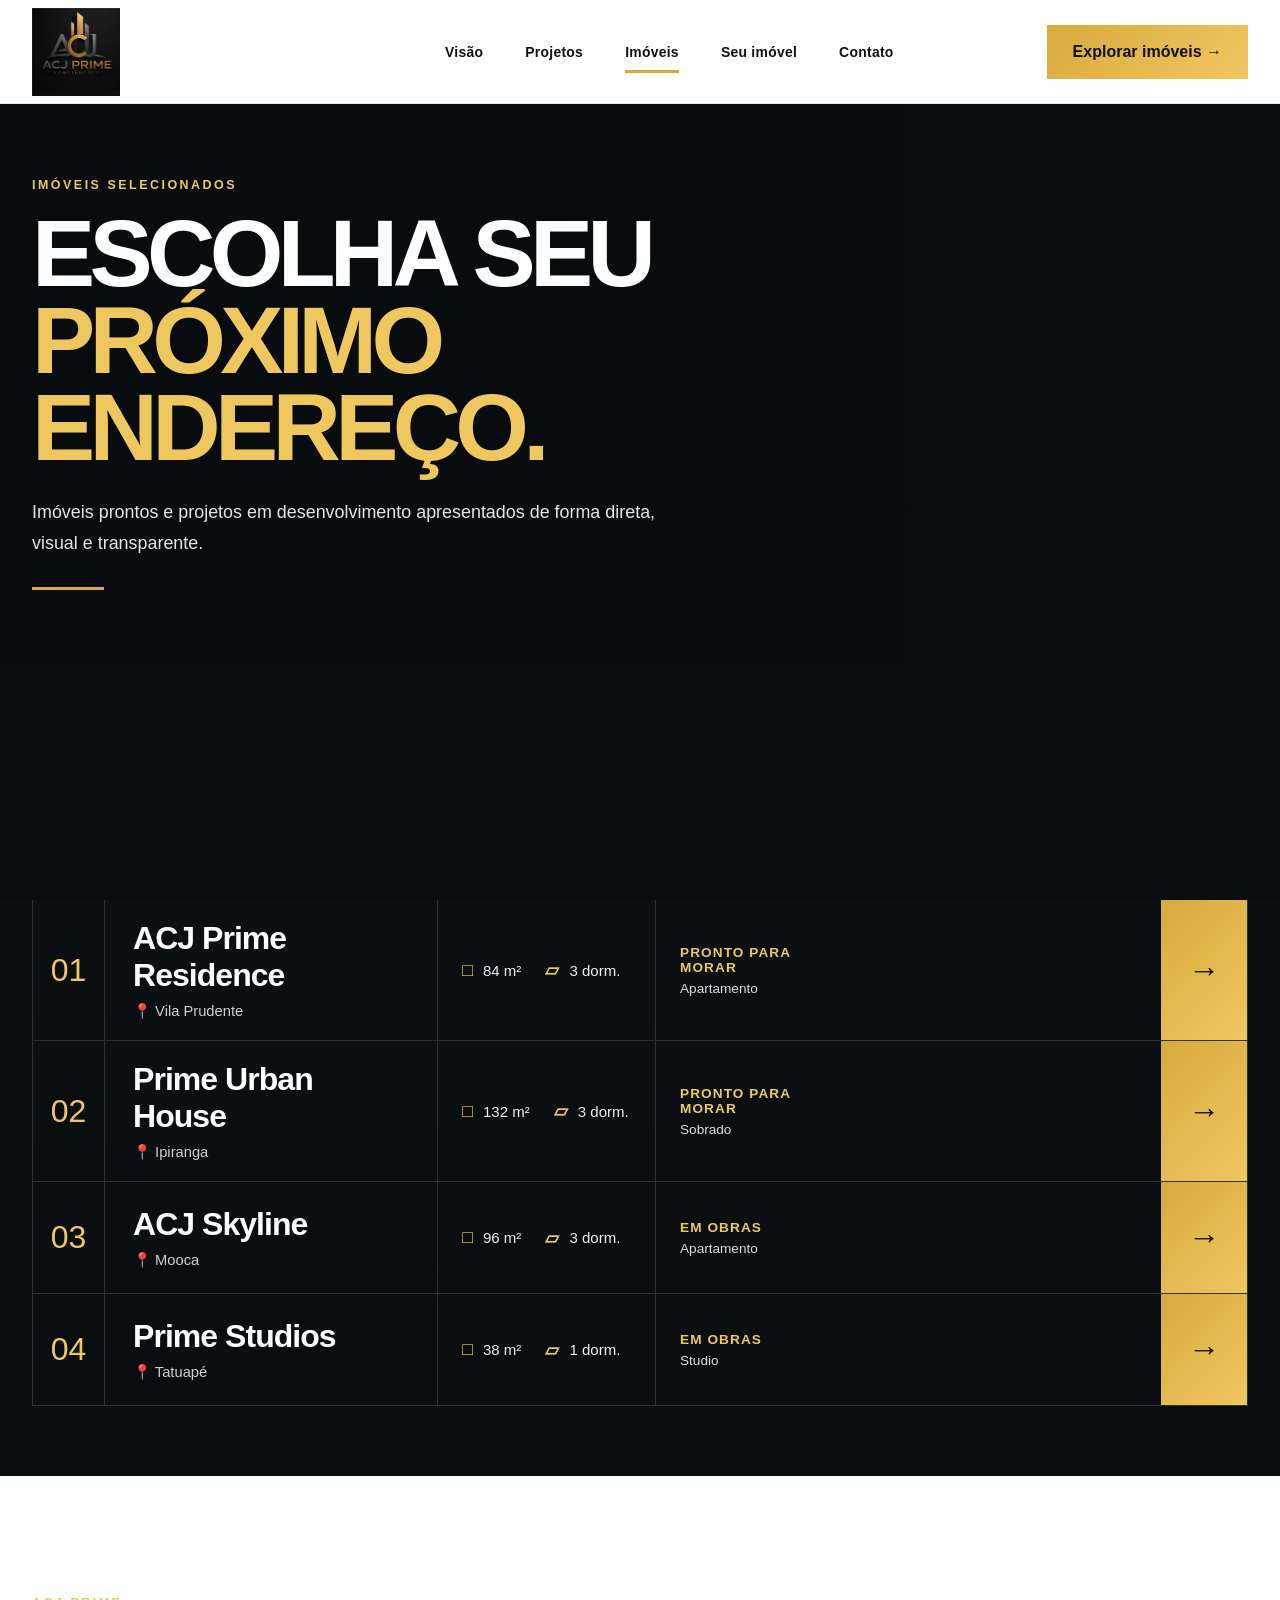
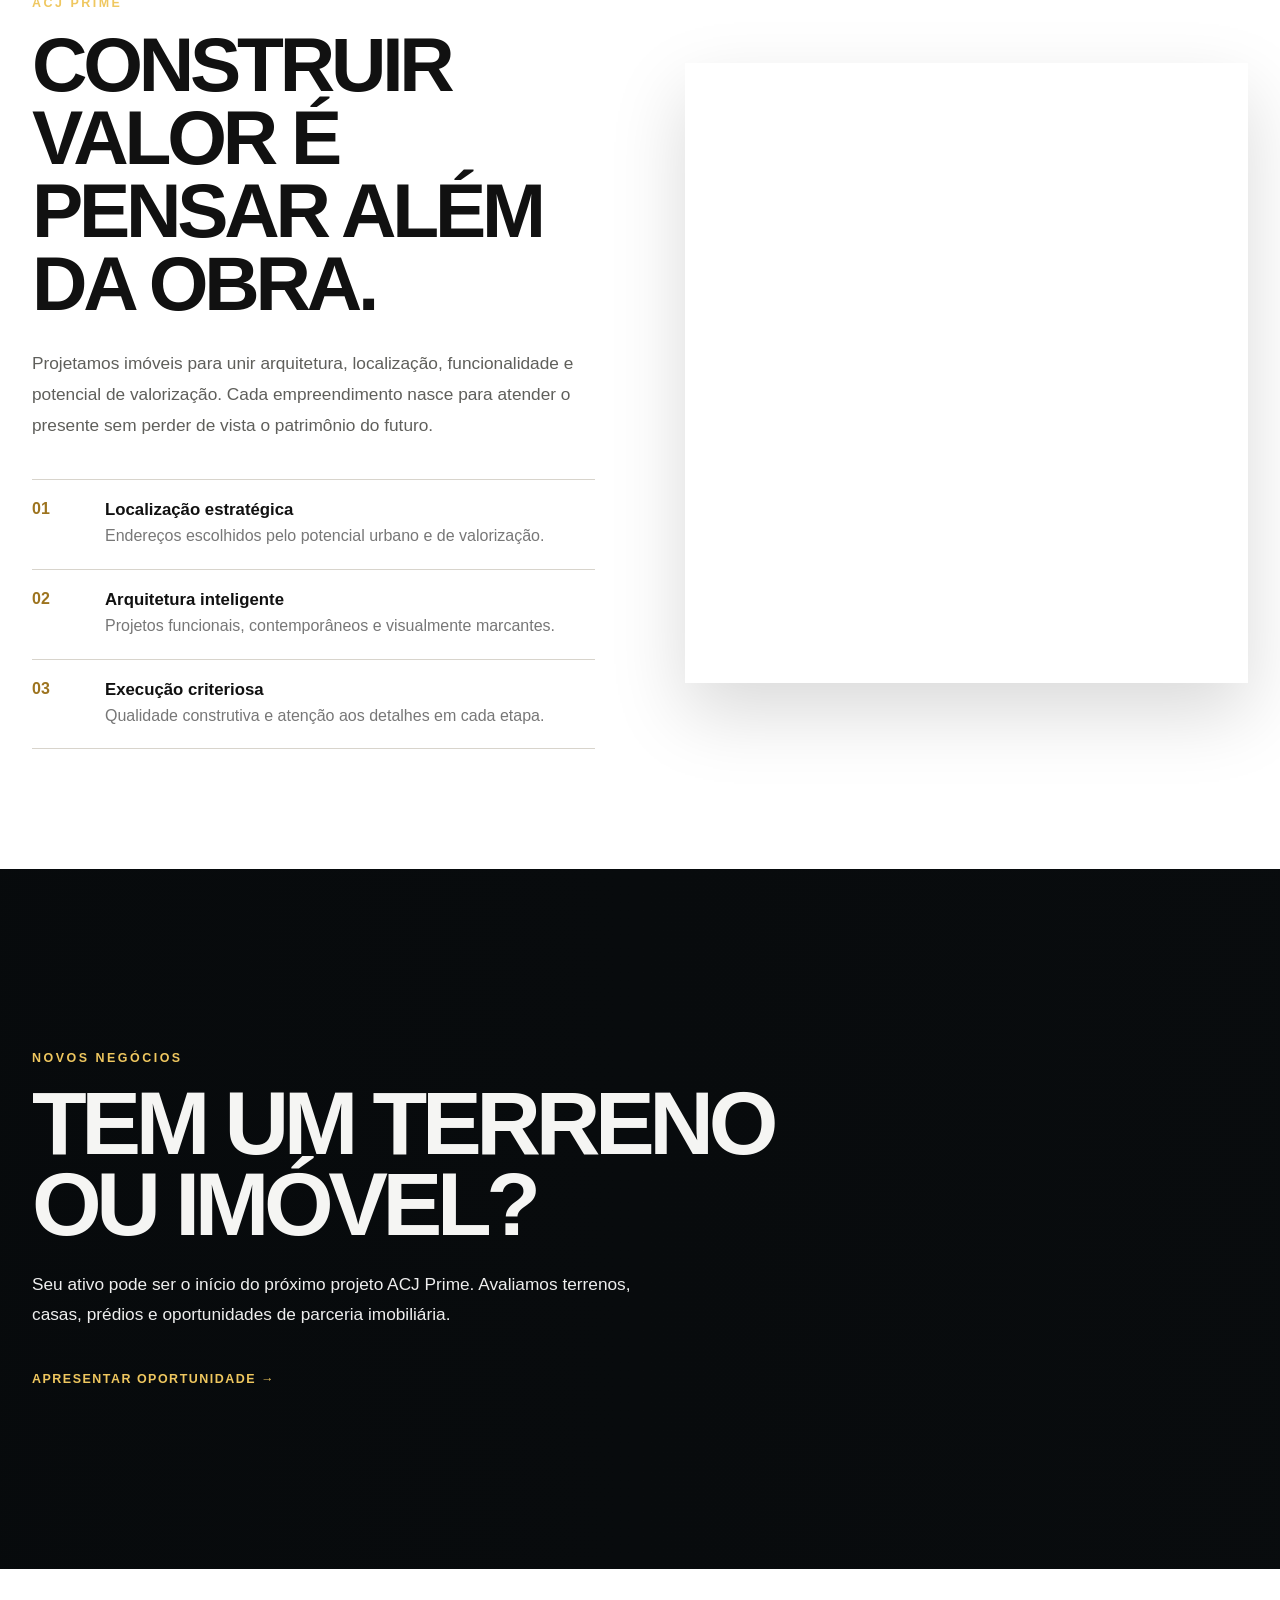
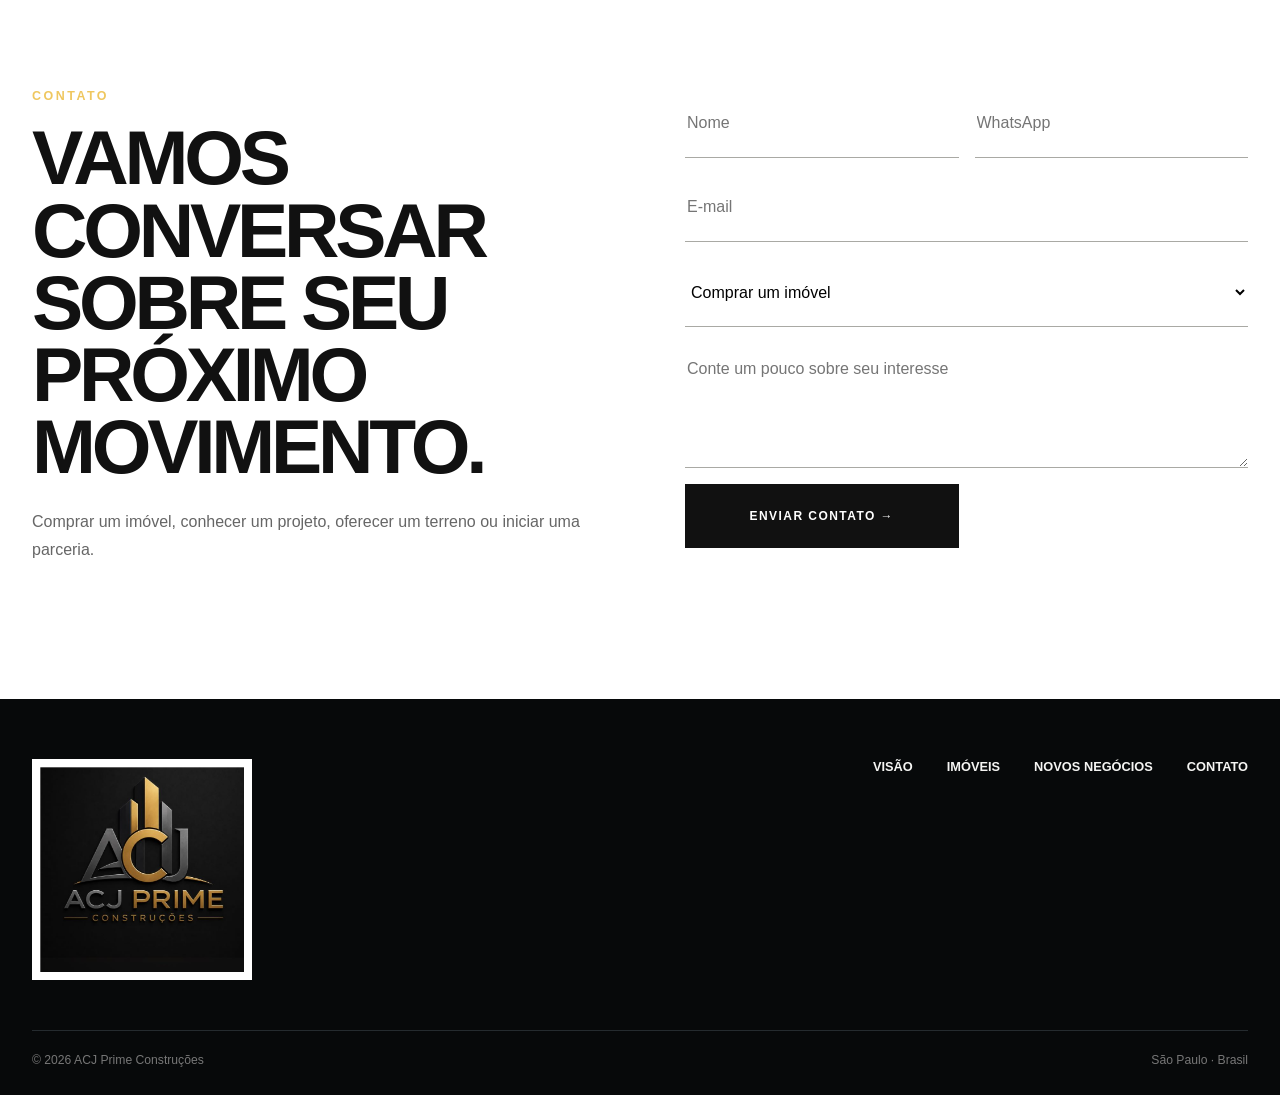
==== commit bdb2e0a4: "Add files via upload" ====
--- a/index.html
+++ b/index.html
@@ -1,11 +1,100 @@
-<!doctype html><html lang="pt-BR"><head><meta charset="utf-8"><meta name="viewport" content="width=device-width,initial-scale=1"><title>ACJ Prime Construções</title><meta name="description" content="ACJ Prime Construções — desenvolvimento imobiliário, imóveis e novos projetos."><link rel="stylesheet" href="style.css?v=4"></head><body>
-<header class="header"><div class="header-inner"><a class="brand" href="index.html"><img src="logo-acj-prime.png" alt="ACJ Prime Construções"></a><nav class="nav"><a href="#visao">Visão</a><a href="#portfolio">Projetos</a><a href="imoveis.html">Imóveis</a><a href="#terreno">Seu imóvel</a><a href="#contato">Contato</a></nav><a class="nav-cta" href="imoveis.html">Explorar imóveis ↗</a><button class="menu">☰</button></div></header>
+<!doctype html><html lang="pt-BR"><head>
+<meta charset="utf-8"><meta name="viewport" content="width=device-width,initial-scale=1">
+<title>ACJ Prime Construções</title>
+<meta name="description" content="ACJ Prime Construções — imóveis, projetos e desenvolvimento imobiliário.">
+<link rel="stylesheet" href="style.css?v=5">
+</head><body>
+<header class="header"><div class="header-inner">
+  <a class="brand" href="index.html"><img src="logo-acj-prime.png" alt="ACJ Prime Construções"></a>
+  <nav class="nav">
+    <a href="#visao">Visão</a><a href="#portfolio">Projetos</a><a class="active" href="imoveis.html">Imóveis</a><a href="#terreno">Seu imóvel</a><a href="#contato">Contato</a>
+  </nav>
+  <a class="nav-cta" href="imoveis.html">Explorar imóveis →</a>
+  <button class="menu" aria-label="Menu">☰</button>
+</div></header>
+
 <main>
-<section class="hero"><div class="hero-bg"></div><div class="hero-shade"></div><div class="container hero-inner"><div class="hero-copy reveal visible"><div class="kicker">ACJ Prime Construções · São Paulo</div><h1 class="mega">Construímos<br><span class="outline">valor.</span></h1><div class="hero-bottom"><p>Mais do que ocupar espaços, nossos projetos nascem para transformar endereços em experiências e imóveis em patrimônio.</p><a class="arrow-link" href="#visao">Descubra a ACJ Prime</a></div></div></div></section>
-<section class="manifesto" id="visao"><div class="container manifesto-grid"><div class="manifesto-label reveal">01 — Nossa visão</div><div class="reveal"><h2>Não é apenas<br>onde você mora.<br><em>É o que permanece.</em></h2><p>A ACJ Prime conecta arquitetura, localização e inteligência imobiliária para desenvolver projetos que façam sentido hoje e continuem relevantes amanhã.</p></div></div></section>
-<section class="scene"><div class="scene-media" style="background-image:url('https://images.unsplash.com/photo-1600566753190-17f0baa2a6c3?auto=format&fit=crop&w=2200&q=92')"></div><div class="container"><div class="scene-content reveal"><div class="scene-num">02 — Essência</div><h2>Arquitetura<br>que valoriza<br>o tempo.</h2><p>Forma, função e contexto trabalhando juntos. Cada escolha existe para tornar o projeto mais desejável, funcional e duradouro.</p></div></div></section>
-<section class="portfolio" id="portfolio"><div class="container"><div class="section-top reveal"><h2>Escolha seu<br>próximo endereço.</h2><p>Imóveis prontos e projetos em desenvolvimento apresentados de forma direta, visual e transparente.</p></div><div class="project-list" id="projectList"></div><div class="project-preview" id="projectPreview"></div></div></section>
-<section class="land" id="terreno"><div class="container"><div class="land-inner reveal"><div class="kicker">03 — Novos negócios</div><h2>Seu terreno.<br>Nosso próximo<br>projeto.</h2><p>Se você possui um terreno, casa, prédio ou ativo com potencial imobiliário, apresente a oportunidade para a ACJ Prime.</p><a class="arrow-link" href="#contato">Apresentar oportunidade</a></div></div></section>
-<section class="contact" id="contato"><div class="container contact-grid"><div class="reveal"><div class="manifesto-label">04 — Contato</div><h2>Vamos criar<br>o próximo<br>movimento.</h2><p>Para comprar um imóvel, conhecer um projeto, oferecer uma área ou conversar sobre uma parceria.</p></div><form class="form reveal" data-lead-form="uma oportunidade imobiliária"><input name="Nome" placeholder="Nome" required><input name="Telefone" placeholder="WhatsApp" required><input class="full" type="email" name="Email" placeholder="E-mail"><select class="full" name="Assunto"><option>Comprar um imóvel</option><option>Conhecer um projeto</option><option>Oferecer terreno ou imóvel</option><option>Propor parceria</option></select><textarea class="full" name="Mensagem" placeholder="Conte sobre seu interesse"></textarea><button type="submit">Enviar contato ↗</button><div class="feedback full"></div></form></div></section>
-</main><footer class="footer"><div class="container"><div class="footer-top"><img class="footer-logo" src="logo-acj-prime.png" alt="ACJ Prime"><nav class="footer-nav"><a href="#visao">Visão</a><a href="imoveis.html">Imóveis</a><a href="#terreno">Novos negócios</a><a href="#contato">Contato</a></nav></div><div class="footer-bottom"><span>© 2026 ACJ Prime Construções</span><span>São Paulo · Brasil</span></div></div></footer>
-<script src="config.js"></script><script src="data.js"></script><script src="script.js?v=4"></script></body></html>+<section class="hero">
+  <div class="hero-visual">
+    <div class="container hero-content">
+      <div class="hero-copy reveal visible">
+        <div class="eyebrow">Imóveis selecionados</div>
+        <h1>Escolha seu<br><span>próximo endereço.</span></h1>
+        <p>Imóveis prontos e projetos em desenvolvimento apresentados de forma direta, visual e transparente.</p>
+        <div class="hero-line"></div>
+      </div>
+    </div>
+  </div>
+</section>
+
+<section class="portfolio-wrap" id="portfolio">
+  <div class="container">
+    <div id="projectList" class="project-list"></div>
+  </div>
+</section>
+
+<section class="section section-light" id="visao">
+  <div class="container section-grid">
+    <div class="reveal">
+      <div class="eyebrow">ACJ Prime</div>
+      <h2>Construir valor é pensar além da obra.</h2>
+      <p>Projetamos imóveis para unir arquitetura, localização, funcionalidade e potencial de valorização. Cada empreendimento nasce para atender o presente sem perder de vista o patrimônio do futuro.</p>
+      <div class="value-list">
+        <div class="value-item"><b>01</b><div><strong>Localização estratégica</strong><span>Endereços escolhidos pelo potencial urbano e de valorização.</span></div></div>
+        <div class="value-item"><b>02</b><div><strong>Arquitetura inteligente</strong><span>Projetos funcionais, contemporâneos e visualmente marcantes.</span></div></div>
+        <div class="value-item"><b>03</b><div><strong>Execução criteriosa</strong><span>Qualidade construtiva e atenção aos detalhes em cada etapa.</span></div></div>
+      </div>
+    </div>
+    <div class="visual-block reveal" style="background-image:url('https://images.unsplash.com/photo-1600566753190-17f0baa2a6c3?auto=format&fit=crop&w=1400&q=90')"></div>
+  </div>
+</section>
+
+<section class="opportunity" id="terreno">
+  <div class="container">
+    <div class="inner reveal">
+      <div class="eyebrow">Novos negócios</div>
+      <h2>Tem um terreno<br>ou imóvel?</h2>
+      <p>Seu ativo pode ser o início do próximo projeto ACJ Prime. Avaliamos terrenos, casas, prédios e oportunidades de parceria imobiliária.</p>
+      <a class="text-link" href="#contato">Apresentar oportunidade →</a>
+    </div>
+  </div>
+</section>
+
+<section class="contact" id="contato">
+  <div class="container contact-grid">
+    <div class="reveal">
+      <div class="eyebrow">Contato</div>
+      <h2>Vamos conversar sobre seu próximo movimento.</h2>
+      <p>Comprar um imóvel, conhecer um projeto, oferecer um terreno ou iniciar uma parceria.</p>
+    </div>
+    <form class="form reveal" data-lead-form="uma oportunidade imobiliária">
+      <input name="Nome" placeholder="Nome" required>
+      <input name="Telefone" placeholder="WhatsApp" required>
+      <input class="full" type="email" name="Email" placeholder="E-mail">
+      <select class="full" name="Assunto">
+        <option>Comprar um imóvel</option>
+        <option>Conhecer um projeto</option>
+        <option>Oferecer terreno ou imóvel</option>
+        <option>Propor parceria</option>
+      </select>
+      <textarea class="full" name="Mensagem" placeholder="Conte um pouco sobre seu interesse"></textarea>
+      <button type="submit">Enviar contato →</button>
+      <div class="feedback full"></div>
+    </form>
+  </div>
+</section>
+</main>
+
+<footer class="footer">
+  <div class="container">
+    <div class="footer-top">
+      <img class="footer-logo" src="logo-acj-prime.png" alt="ACJ Prime">
+      <nav class="footer-nav">
+        <a href="#visao">Visão</a><a href="imoveis.html">Imóveis</a><a href="#terreno">Novos negócios</a><a href="#contato">Contato</a>
+      </nav>
+    </div>
+    <div class="footer-bottom"><span>© 2026 ACJ Prime Construções</span><span>São Paulo · Brasil</span></div>
+  </div>
+</footer>
+<script src="config.js"></script><script src="data.js"></script><script src="script.js?v=5"></script>
+</body></html>
--- a/style.css
+++ b/style.css
@@ -1,15 +1,259 @@
 
-:root{--black:#050506;--white:#fff;--soft:#f3f2ee;--ink:#101012;--muted:#777;--accent:#d8b354;--max:1440px}
-*{box-sizing:border-box}html{scroll-behavior:smooth}body{margin:0;font-family:Arial,Helvetica,sans-serif;background:var(--black);color:#fff;overflow-x:hidden}a{color:inherit;text-decoration:none}img{display:block;max-width:100%}button,input,select,textarea{font:inherit}.container{width:min(var(--max),calc(100% - 64px));margin:auto}
-.header{position:fixed;z-index:100;inset:0 0 auto;height:96px;display:flex;align-items:center;transition:.3s}.header.scrolled{height:78px;background:rgba(5,5,6,.92);backdrop-filter:blur(18px);border-bottom:1px solid rgba(255,255,255,.1)}.header-inner{width:min(var(--max),calc(100% - 64px));margin:auto;display:grid;grid-template-columns:220px 1fr auto;align-items:center}.brand img{width:180px;height:82px;object-fit:contain;filter:drop-shadow(0 4px 18px rgba(0,0,0,.6))}.nav{display:flex;justify-content:center;gap:34px;font-size:.73rem;font-weight:700;letter-spacing:.12em;text-transform:uppercase}.nav a{opacity:.88}.nav a:hover{opacity:1}.menu{display:none;background:none;border:0;color:#fff;font-size:1.8rem}.nav-cta{font-size:.72rem;letter-spacing:.12em;text-transform:uppercase;border-bottom:1px solid #fff;padding-bottom:6px}
-.hero{height:100svh;min-height:720px;position:relative;overflow:hidden}.hero-bg{position:absolute;inset:0;background:linear-gradient(90deg,rgba(0,0,0,.72),rgba(0,0,0,.08)),url('https://images.unsplash.com/photo-1600607687939-ce8a6c25118c?auto=format&fit=crop&w=2400&q=92') center/cover;transform:scale(1.03)}.hero-shade{position:absolute;inset:0;background:linear-gradient(180deg,rgba(0,0,0,.22),transparent 38%,rgba(0,0,0,.5))}.hero-inner{position:relative;z-index:2;height:100%;display:flex;align-items:flex-end;padding-bottom:84px}.hero-copy{max-width:1120px}.kicker{font-size:.7rem;letter-spacing:.24em;text-transform:uppercase;font-weight:800;margin-bottom:24px}.mega{font-size:clamp(4.2rem,9vw,9.2rem);line-height:.84;letter-spacing:-.065em;text-transform:uppercase;margin:0;font-weight:700}.mega .outline{-webkit-text-stroke:1px rgba(255,255,255,.8);color:transparent}.hero-bottom{display:flex;justify-content:space-between;align-items:end;gap:40px;margin-top:38px}.hero-bottom p{max-width:560px;font-size:1.05rem;line-height:1.65;color:#f0f0f0}.arrow-link{display:inline-flex;gap:16px;align-items:center;font-size:.73rem;letter-spacing:.14em;text-transform:uppercase;font-weight:800}.arrow-link:after{content:"↗";font-size:1.3rem}
-.scene{min-height:100svh;position:relative;display:flex;align-items:center;overflow:hidden}.scene-media{position:absolute;inset:0;background:center/cover}.scene-media:after{content:"";position:absolute;inset:0;background:linear-gradient(90deg,rgba(0,0,0,.82),rgba(0,0,0,.15))}.scene-content{position:relative;z-index:2;padding:130px 0;max-width:900px}.scene-num{font-size:.7rem;letter-spacing:.2em;opacity:.65}.scene h2{font-size:clamp(3.4rem,7vw,7.5rem);line-height:.91;letter-spacing:-.055em;text-transform:uppercase;margin:24px 0}.scene p{font-size:1.08rem;line-height:1.75;max-width:610px;color:#e4e4e4}
-.manifesto{background:#fff;color:#111;padding:150px 0}.manifesto-grid{display:grid;grid-template-columns:.7fr 1.3fr;gap:80px}.manifesto-label{font-size:.72rem;letter-spacing:.18em;text-transform:uppercase;font-weight:800}.manifesto h2{font-size:clamp(3.5rem,7vw,7.2rem);line-height:.92;letter-spacing:-.055em;text-transform:uppercase;margin:0}.manifesto h2 em{font-style:normal;color:#aaa}.manifesto p{font-size:1.08rem;line-height:1.8;color:#555;max-width:670px;margin-top:36px}
-.portfolio{background:#080809;padding:140px 0}.section-top{display:flex;justify-content:space-between;align-items:end;gap:50px;margin-bottom:60px}.section-top h2{font-size:clamp(3.2rem,6vw,6.4rem);line-height:.9;letter-spacing:-.05em;text-transform:uppercase;margin:0}.section-top p{max-width:450px;color:#aaa;line-height:1.7}.project-list{border-top:1px solid #333}.project{display:grid;grid-template-columns:70px 1fr 1fr auto;align-items:center;gap:28px;padding:28px 0;border-bottom:1px solid #333;transition:.25s}.project:hover{padding-left:14px;background:#101012}.project-index{color:#777;font-size:.75rem}.project h3{font-size:clamp(1.8rem,3vw,3.4rem);letter-spacing:-.04em;margin:0}.project-meta{color:#aaa;font-size:.85rem}.project-status{font-size:.68rem;text-transform:uppercase;letter-spacing:.12em;color:var(--accent)}.project-preview{height:520px;margin-top:32px;background:center/cover;position:relative}.project-preview:after{content:"";position:absolute;inset:0;background:linear-gradient(180deg,transparent,rgba(0,0,0,.32))}
-.land{min-height:90svh;background:linear-gradient(90deg,rgba(0,0,0,.86),rgba(0,0,0,.2)),url('https://images.unsplash.com/photo-1487958449943-2429e8be8625?auto=format&fit=crop&w=2200&q=90') center/cover;display:flex;align-items:center}.land-inner{padding:120px 0;max-width:1000px}.land h2{font-size:clamp(3.8rem,8vw,8.2rem);line-height:.87;letter-spacing:-.06em;text-transform:uppercase;margin:20px 0 32px}.land p{font-size:1.1rem;line-height:1.7;max-width:600px}
-.contact{background:#fff;color:#111;padding:140px 0}.contact-grid{display:grid;grid-template-columns:1fr 1fr;gap:100px}.contact h2{font-size:clamp(3rem,6vw,6rem);line-height:.92;letter-spacing:-.05em;text-transform:uppercase;margin:0 0 30px}.contact p{color:#666;line-height:1.7}.form{display:grid;grid-template-columns:1fr 1fr;gap:16px}.form .full{grid-column:1/-1}.form input,.form select,.form textarea{border:0;border-bottom:1px solid #aaa;background:transparent;padding:18px 2px;outline:none;color:#111}.form textarea{min-height:100px}.form button{justify-self:start;background:#111;color:#fff;border:0;padding:17px 25px;text-transform:uppercase;font-size:.7rem;letter-spacing:.14em;font-weight:800;cursor:pointer}.feedback{font-size:.82rem;color:#765a1c}
-.footer{background:#050506;padding:70px 0 28px}.footer-top{display:flex;justify-content:space-between;align-items:start;gap:50px}.footer-logo{width:210px}.footer-nav{display:flex;gap:35px;font-size:.72rem;text-transform:uppercase;letter-spacing:.12em}.footer-bottom{border-top:1px solid #29292c;margin-top:60px;padding-top:22px;display:flex;justify-content:space-between;color:#777;font-size:.72rem}
-.reveal{opacity:0;transform:translateY(30px);transition:.8s cubic-bezier(.2,.7,.2,1)}.reveal.visible{opacity:1;transform:none}
-.page-head{padding:180px 0 80px;background:#080809}.page-head h1{font-size:clamp(4rem,8vw,8rem);line-height:.86;letter-spacing:-.06em;text-transform:uppercase;margin:18px 0}.filters{display:flex;gap:12px;flex-wrap:wrap;margin-bottom:40px}.filters select{background:#121214;color:#fff;border:1px solid #333;padding:14px 42px 14px 14px}.cards{display:grid;grid-template-columns:repeat(2,1fr);gap:20px}.card{height:620px;position:relative;background:center/cover;overflow:hidden}.card:after{content:"";position:absolute;inset:0;background:linear-gradient(180deg,transparent 35%,rgba(0,0,0,.8))}.card-info{position:absolute;z-index:2;left:30px;right:30px;bottom:30px}.card-info h3{font-size:2.5rem;letter-spacing:-.04em;margin:7px 0}.card-info small{letter-spacing:.12em;text-transform:uppercase}.card-meta{display:flex;gap:18px;color:#ddd;font-size:.82rem}.detail{min-height:100svh;background:center/cover;display:flex;align-items:end;position:relative}.detail:after{content:"";position:absolute;inset:0;background:linear-gradient(90deg,rgba(0,0,0,.82),rgba(0,0,0,.1))}.detail-content{position:relative;z-index:2;padding:180px 0 80px}.detail-content h1{font-size:clamp(4rem,8vw,8rem);line-height:.86;letter-spacing:-.06em;text-transform:uppercase;margin:18px 0}.detail-meta{display:flex;gap:25px;flex-wrap:wrap}.detail-body{background:#fff;color:#111;padding:120px 0}.detail-grid{display:grid;grid-template-columns:1.2fr .8fr;gap:80px}.detail-body h2{font-size:clamp(2.8rem,5vw,5rem);line-height:.95;letter-spacing:-.05em;text-transform:uppercase}.gallery{display:grid;grid-template-columns:2fr 1fr;gap:10px;margin-top:70px}.gallery img{width:100%;height:320px;object-fit:cover}.gallery img:first-child{height:650px;grid-row:span 2}
-@media(max-width:900px){.nav,.nav-cta{display:none}.menu{display:block}.header-inner{grid-template-columns:1fr auto}.menu-open .nav{display:flex;position:fixed;inset:78px 0 auto;background:#080809;padding:30px;flex-direction:column;align-items:flex-start}.manifesto-grid,.contact-grid,.detail-grid{grid-template-columns:1fr}.project{grid-template-columns:45px 1fr auto}.project-meta{display:none}.cards{grid-template-columns:1fr}.section-top{align-items:start;flex-direction:column}.gallery{grid-template-columns:1fr}.gallery img,.gallery img:first-child{height:360px;grid-row:auto}.footer-top{flex-direction:column}}
-@media(max-width:600px){.container,.header-inner{width:calc(100% - 28px)}.header{height:82px}.brand img{width:145px}.hero-inner{padding-bottom:45px}.mega{font-size:3.65rem}.hero-bottom{align-items:start;flex-direction:column}.hero-meta{display:none}.scene h2,.land h2{font-size:3.5rem}.manifesto,.portfolio,.contact{padding:90px 0}.manifesto h2{font-size:3.2rem}.project-preview{height:330px}.card{height:500px}.form{grid-template-columns:1fr}.form .full{grid-column:auto}.footer-nav{flex-direction:column;gap:15px}.footer-bottom{flex-direction:column;gap:8px}}
+:root{
+  --bg:#0a0d0f;
+  --bg2:#111518;
+  --panel:#101417;
+  --white:#ffffff;
+  --text:#f5f5f3;
+  --muted:#b7b7b2;
+  --ink:#121416;
+  --gold:#d8aa3d;
+  --gold2:#efc75f;
+  --goldDark:#9d741f;
+  --line:#2c3439;
+  --lineLight:#ddd8cf;
+  --paper:#ffffff;
+  --max:1460px;
+}
+*{box-sizing:border-box}
+html{scroll-behavior:smooth}
+body{margin:0;font-family:Inter,Arial,Helvetica,sans-serif;background:var(--bg);color:var(--text);overflow-x:hidden}
+a{text-decoration:none;color:inherit}
+img{display:block;max-width:100%}
+button,input,select,textarea{font:inherit}
+.container{width:min(var(--max),calc(100% - 64px));margin:auto}
+
+/* Header */
+.header{
+  position:fixed;z-index:100;top:0;left:0;right:0;
+  height:104px;background:#fff;color:#111;
+  display:flex;align-items:center;border-bottom:1px solid #ece7de;
+  transition:.25s
+}
+.header.scrolled{height:88px;box-shadow:0 12px 35px rgba(0,0,0,.08)}
+.header-inner{
+  width:min(var(--max),calc(100% - 64px));margin:auto;
+  display:grid;grid-template-columns:260px 1fr auto;gap:34px;align-items:center
+}
+.brand img{
+  width:210px;height:88px;object-fit:contain;object-position:left center
+}
+.nav{
+  display:flex;align-items:center;justify-content:center;gap:42px;
+  color:#111;font-size:.87rem;font-weight:800;letter-spacing:.02em
+}
+.nav a{position:relative;padding:13px 0}
+.nav a:after{
+  content:"";position:absolute;left:0;right:100%;bottom:0;height:3px;background:var(--gold);
+  transition:.2s
+}
+.nav a:hover:after,.nav a.active:after{right:0}
+.nav-cta{
+  background:linear-gradient(135deg,var(--gold),var(--gold2));
+  color:#111;padding:18px 26px;font-weight:900;min-width:190px;text-align:center;
+  transition:.2s
+}
+.nav-cta:hover{transform:translateY(-2px)}
+.menu{display:none;border:0;background:none;font-size:1.9rem;color:#111}
+
+/* Hero */
+.hero{
+  padding-top:104px;min-height:100vh;
+  background:var(--bg);position:relative;overflow:hidden
+}
+.hero-visual{
+  min-height:560px;position:relative;
+  background:
+    linear-gradient(90deg,rgba(8,12,15,.92) 0%,rgba(8,12,15,.72) 38%,rgba(8,12,15,.12) 75%),
+    url('https://images.unsplash.com/photo-1600607687939-ce8a6c25118c?auto=format&fit=crop&w=2200&q=92') center/cover
+}
+.hero-content{
+  min-height:560px;display:flex;align-items:center;position:relative;z-index:2
+}
+.hero-copy{max-width:880px}
+.eyebrow{
+  font-size:.78rem;letter-spacing:.2em;text-transform:uppercase;
+  color:var(--gold2);font-weight:900;margin-bottom:18px
+}
+.hero h1{
+  margin:0;font-size:clamp(4rem,7.4vw,7.7rem);line-height:.92;
+  letter-spacing:-.06em;text-transform:uppercase;color:#fff;font-weight:850
+}
+.hero h1 span{color:var(--gold2)}
+.hero p{
+  margin:26px 0 0;max-width:650px;font-size:1.12rem;line-height:1.72;color:#e6e6e2
+}
+.hero-line{width:72px;height:3px;background:var(--gold);margin-top:28px}
+
+/* portfolio strip */
+.portfolio-wrap{margin-top:-1px;background:linear-gradient(180deg,#0b1013 0%,#0a0d0f 100%);padding:0 0 70px}
+.project-list{border-top:1px solid var(--line)}
+.project-row{
+  display:grid;grid-template-columns:72px 1.25fr .82fr .7fr 320px 86px;
+  min-height:112px;align-items:stretch;border-bottom:1px solid var(--line);
+  border-left:1px solid var(--line);border-right:1px solid var(--line);
+  transition:.2s;overflow:hidden
+}
+.project-row:hover{background:#0e1417}
+.project-index{
+  display:flex;align-items:center;justify-content:center;
+  color:var(--gold2);font-size:2rem;font-weight:500;border-right:1px solid var(--line)
+}
+.project-main{display:flex;flex-direction:column;justify-content:center;padding:20px 28px}
+.project-main h3{margin:0;color:#fff;font-size:2rem;letter-spacing:-.03em}
+.project-main small{margin-top:8px;color:#d0d0cc;font-size:.92rem}
+.project-facts,.project-status{
+  display:flex;align-items:center;gap:24px;padding:20px 24px;border-left:1px solid var(--line)
+}
+.fact{display:flex;align-items:center;gap:10px;color:#efefec;font-size:.94rem}
+.fact b{color:var(--gold2);font-size:1.12rem}
+.project-status{flex-direction:column;align-items:flex-start;justify-content:center;gap:6px}
+.project-status strong{color:var(--gold2);font-size:.85rem;letter-spacing:.08em;text-transform:uppercase}
+.project-status span{color:#ddd;font-size:.85rem}
+.project-thumb{background:center/cover}
+.project-open{
+  background:linear-gradient(135deg,var(--gold),var(--gold2));
+  color:#111;display:flex;align-items:center;justify-content:center;
+  font-size:2rem;font-weight:400
+}
+
+/* sections */
+.section{padding:120px 0}
+.section-light{background:#fff;color:#111}
+.section-dark{background:#080b0d;color:#fff}
+.section-soft{background:#f6f4ef;color:#111}
+.section-grid{display:grid;grid-template-columns:1fr 1fr;gap:90px;align-items:center}
+.section h2{
+  font-size:clamp(3.2rem,6vw,6.4rem);line-height:.95;letter-spacing:-.055em;
+  margin:14px 0 28px;text-transform:uppercase
+}
+.section p{font-size:1.08rem;line-height:1.8;color:#5f5f5b;max-width:720px}
+.section-dark p{color:#c9c9c5}
+.visual-block{
+  min-height:620px;background:center/cover;
+  box-shadow:0 30px 70px rgba(0,0,0,.15)
+}
+.value-list{margin-top:38px;border-top:1px solid #d8d4cc}
+.value-item{display:grid;grid-template-columns:55px 1fr;gap:18px;padding:20px 0;border-bottom:1px solid #d8d4cc}
+.value-item b{color:var(--goldDark)}
+.value-item strong{font-size:1.05rem}
+.value-item span{display:block;color:#777;margin-top:4px;line-height:1.55}
+
+/* opportunity */
+.opportunity{
+  min-height:700px;display:flex;align-items:center;
+  background:
+    linear-gradient(90deg,rgba(7,10,12,.93),rgba(7,10,12,.4)),
+    url('https://images.unsplash.com/photo-1487958449943-2429e8be8625?auto=format&fit=crop&w=2200&q=90') center/cover
+}
+.opportunity .inner{max-width:960px}
+.opportunity h2{
+  margin:14px 0 24px;font-size:clamp(3.6rem,7vw,7.5rem);line-height:.9;
+  text-transform:uppercase;letter-spacing:-.06em
+}
+.opportunity p{color:#eee;max-width:620px;font-size:1.08rem;line-height:1.75}
+.text-link{
+  display:inline-flex;align-items:center;gap:14px;margin-top:26px;
+  color:var(--gold2);text-transform:uppercase;letter-spacing:.12em;font-weight:900;font-size:.78rem
+}
+
+/* contact */
+.contact{background:#fff;color:#111;padding:120px 0}
+.contact-grid{display:grid;grid-template-columns:1fr 1fr;gap:90px}
+.contact h2{font-size:clamp(3.2rem,6vw,6rem);line-height:.94;text-transform:uppercase;letter-spacing:-.055em;margin:10px 0 26px}
+.contact p{color:#666;line-height:1.7}
+.form{display:grid;grid-template-columns:1fr 1fr;gap:16px}
+.form .full{grid-column:1/-1}
+.form input,.form select,.form textarea{
+  width:100%;border:0;border-bottom:1px solid #a9a9a4;padding:17px 2px;background:transparent;outline:none
+}
+.form textarea{min-height:110px}
+.form button{
+  background:#111;color:#fff;border:0;padding:17px 26px;text-transform:uppercase;
+  font-weight:900;letter-spacing:.12em;font-size:.75rem;cursor:pointer
+}
+.feedback{font-size:.82rem;color:#795b18}
+
+/* footer */
+.footer{background:#07090a;padding:60px 0 28px}
+.footer-top{display:flex;justify-content:space-between;gap:50px;align-items:flex-start}
+.footer-logo{width:220px;background:#fff;padding:8px}
+.footer-nav{display:flex;gap:34px;font-size:.8rem;text-transform:uppercase;font-weight:800}
+.footer-bottom{margin-top:50px;padding-top:22px;border-top:1px solid #252b2f;display:flex;justify-content:space-between;color:#777;font-size:.76rem}
+
+/* listing page */
+.page-head{padding:180px 0 72px;background:#fff;color:#111}
+.page-head h1{font-size:clamp(4rem,7vw,7.2rem);line-height:.9;text-transform:uppercase;letter-spacing:-.06em;margin:10px 0}
+.page-head p{color:#666;max-width:620px;font-size:1.05rem;line-height:1.7}
+.filters{display:flex;gap:12px;flex-wrap:wrap;margin-bottom:28px}
+.filters select{padding:14px 42px 14px 14px;background:#111;color:#fff;border:1px solid #333}
+.cards{display:grid;grid-template-columns:1fr 1fr;gap:22px}
+.card{position:relative;min-height:560px;background:center/cover;overflow:hidden;border:1px solid #272d31}
+.card:after{content:"";position:absolute;inset:0;background:linear-gradient(180deg,transparent 35%,rgba(0,0,0,.83))}
+.card-info{position:absolute;z-index:2;left:28px;right:28px;bottom:28px}
+.card-info small{color:var(--gold2);text-transform:uppercase;letter-spacing:.12em;font-weight:800}
+.card-info h3{font-size:2.4rem;margin:8px 0;color:#fff;letter-spacing:-.04em}
+.card-meta{display:flex;gap:18px;flex-wrap:wrap;color:#eee;font-size:.88rem}
+
+/* detail */
+.detail{
+  min-height:90vh;background:center/cover;display:flex;align-items:flex-end;position:relative
+}
+.detail:after{content:"";position:absolute;inset:0;background:linear-gradient(90deg,rgba(0,0,0,.84),rgba(0,0,0,.16))}
+.detail-content{position:relative;z-index:2;padding:190px 0 76px}
+.detail-content h1{font-size:clamp(4rem,8vw,8rem);line-height:.86;letter-spacing:-.06em;text-transform:uppercase;margin:10px 0}
+.detail-meta{display:flex;gap:24px;flex-wrap:wrap;color:#fff}
+.detail-body{background:#fff;color:#111;padding:110px 0}
+.detail-grid{display:grid;grid-template-columns:1.1fr .9fr;gap:75px}
+.detail-body h2{font-size:clamp(3rem,5vw,5rem);line-height:.95;letter-spacing:-.05em;text-transform:uppercase}
+.gallery{display:grid;grid-template-columns:2fr 1fr;gap:10px;margin-top:65px}
+.gallery img{width:100%;height:320px;object-fit:cover}
+.gallery img:first-child{grid-row:span 2;height:650px}
+
+.reveal{opacity:0;transform:translateY(26px);transition:.7s}
+.reveal.visible{opacity:1;transform:none}
+
+@media(max-width:1150px){
+  .header-inner{grid-template-columns:210px 1fr auto}
+  .brand img{width:180px}
+  .nav{gap:24px;font-size:.8rem}
+  .project-row{grid-template-columns:62px 1.2fr .9fr .7fr 240px 72px}
+}
+@media(max-width:930px){
+  .nav,.nav-cta{display:none}
+  .menu{display:block}
+  .header-inner{grid-template-columns:1fr auto}
+  .menu-open .nav{
+    display:flex;position:fixed;top:88px;left:0;right:0;background:#fff;
+    flex-direction:column;align-items:flex-start;padding:30px;border-top:1px solid #eee;
+    box-shadow:0 20px 40px rgba(0,0,0,.08)
+  }
+  .project-row{grid-template-columns:58px 1fr 180px 64px}
+  .project-facts,.project-status{display:none}
+  .section-grid,.contact-grid,.detail-grid{grid-template-columns:1fr}
+  .cards{grid-template-columns:1fr}
+}
+@media(max-width:650px){
+  .container,.header-inner{width:calc(100% - 28px)}
+  .header{height:88px}
+  .brand img{width:155px;height:76px}
+  .hero{padding-top:88px}
+  .hero-visual,.hero-content{min-height:520px}
+  .hero h1{font-size:3.45rem}
+  .hero p{font-size:1rem}
+  .project-row{grid-template-columns:52px 1fr 72px;min-height:96px}
+  .project-thumb{display:none}
+  .project-main{padding:18px}
+  .project-main h3{font-size:1.35rem}
+  .project-open{font-size:1.5rem}
+  .section{padding:82px 0}
+  .section h2,.opportunity h2,.contact h2{font-size:3rem}
+  .visual-block{min-height:430px}
+  .form{grid-template-columns:1fr}
+  .form .full{grid-column:auto}
+  .footer-top{flex-direction:column}
+  .footer-nav{flex-direction:column;gap:14px}
+  .footer-bottom{flex-direction:column;gap:8px}
+  .gallery{grid-template-columns:1fr}
+  .gallery img,.gallery img:first-child{height:340px;grid-row:auto}
+}
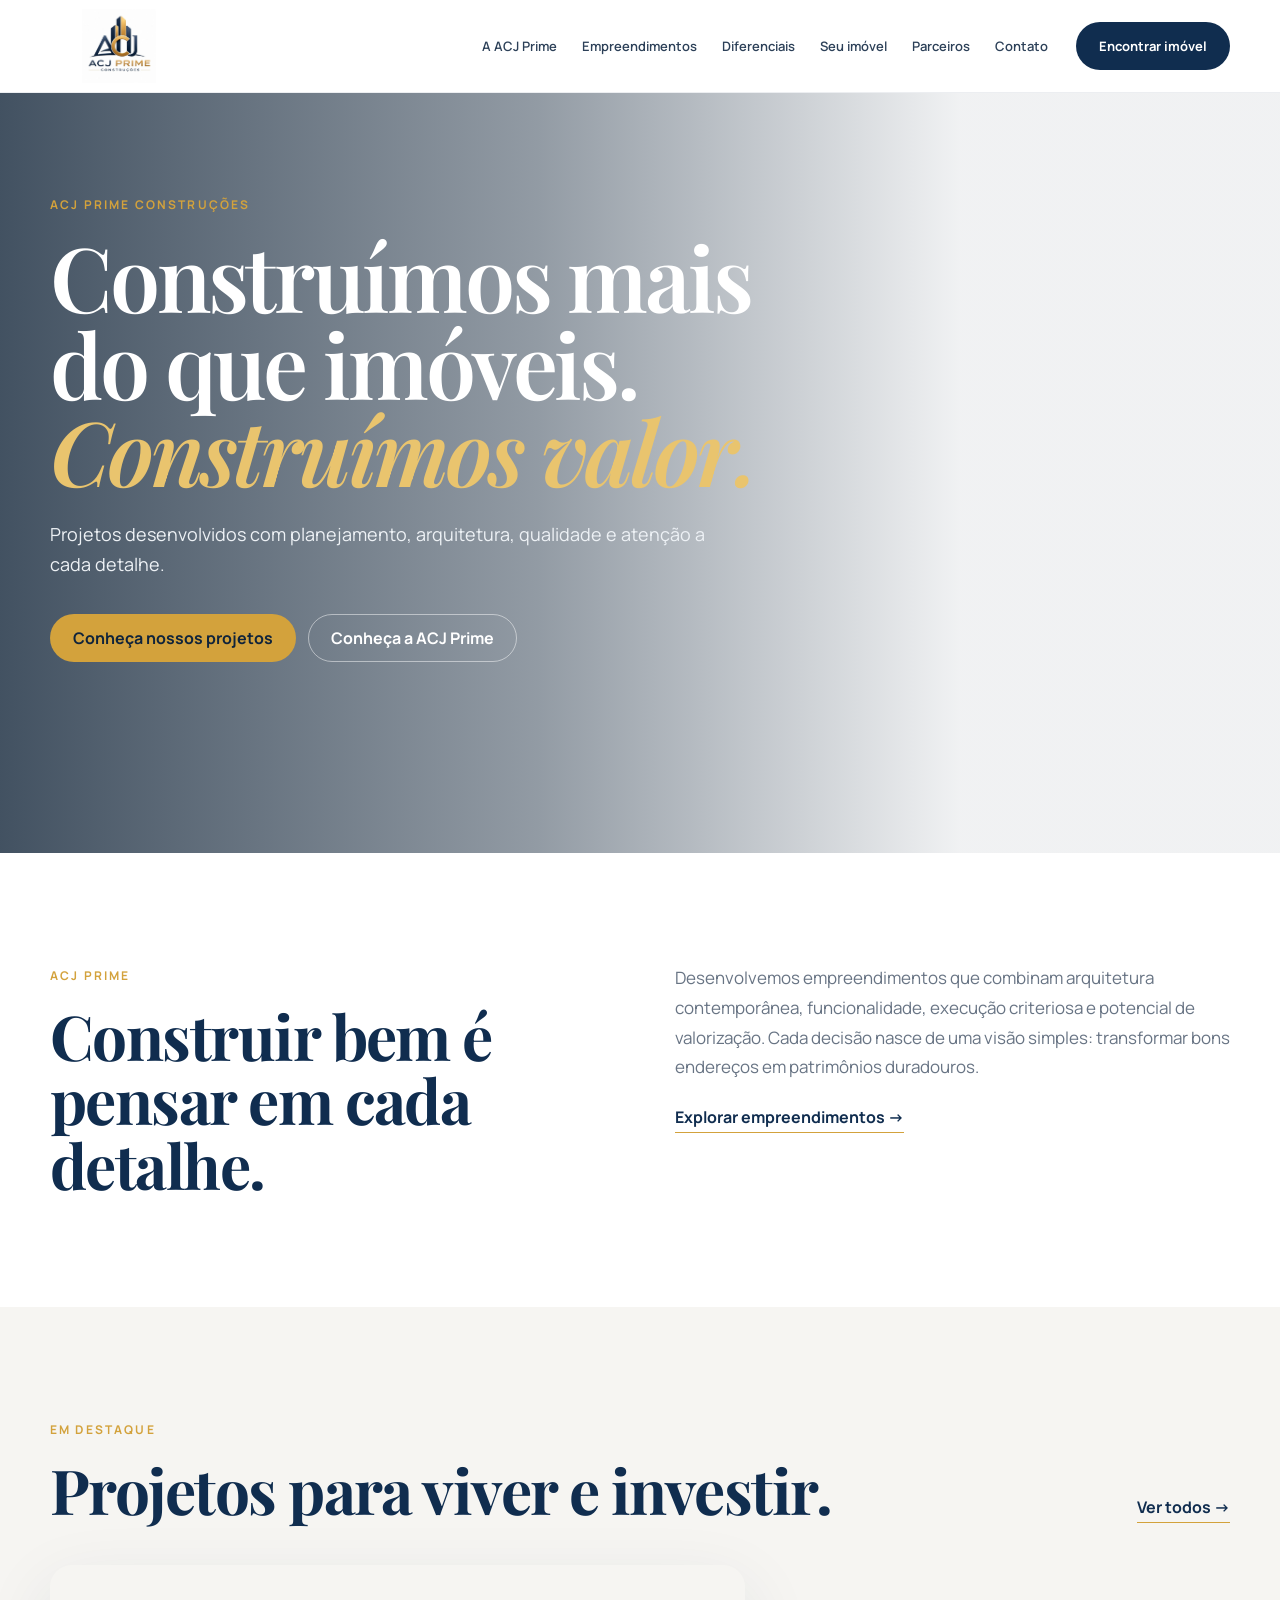
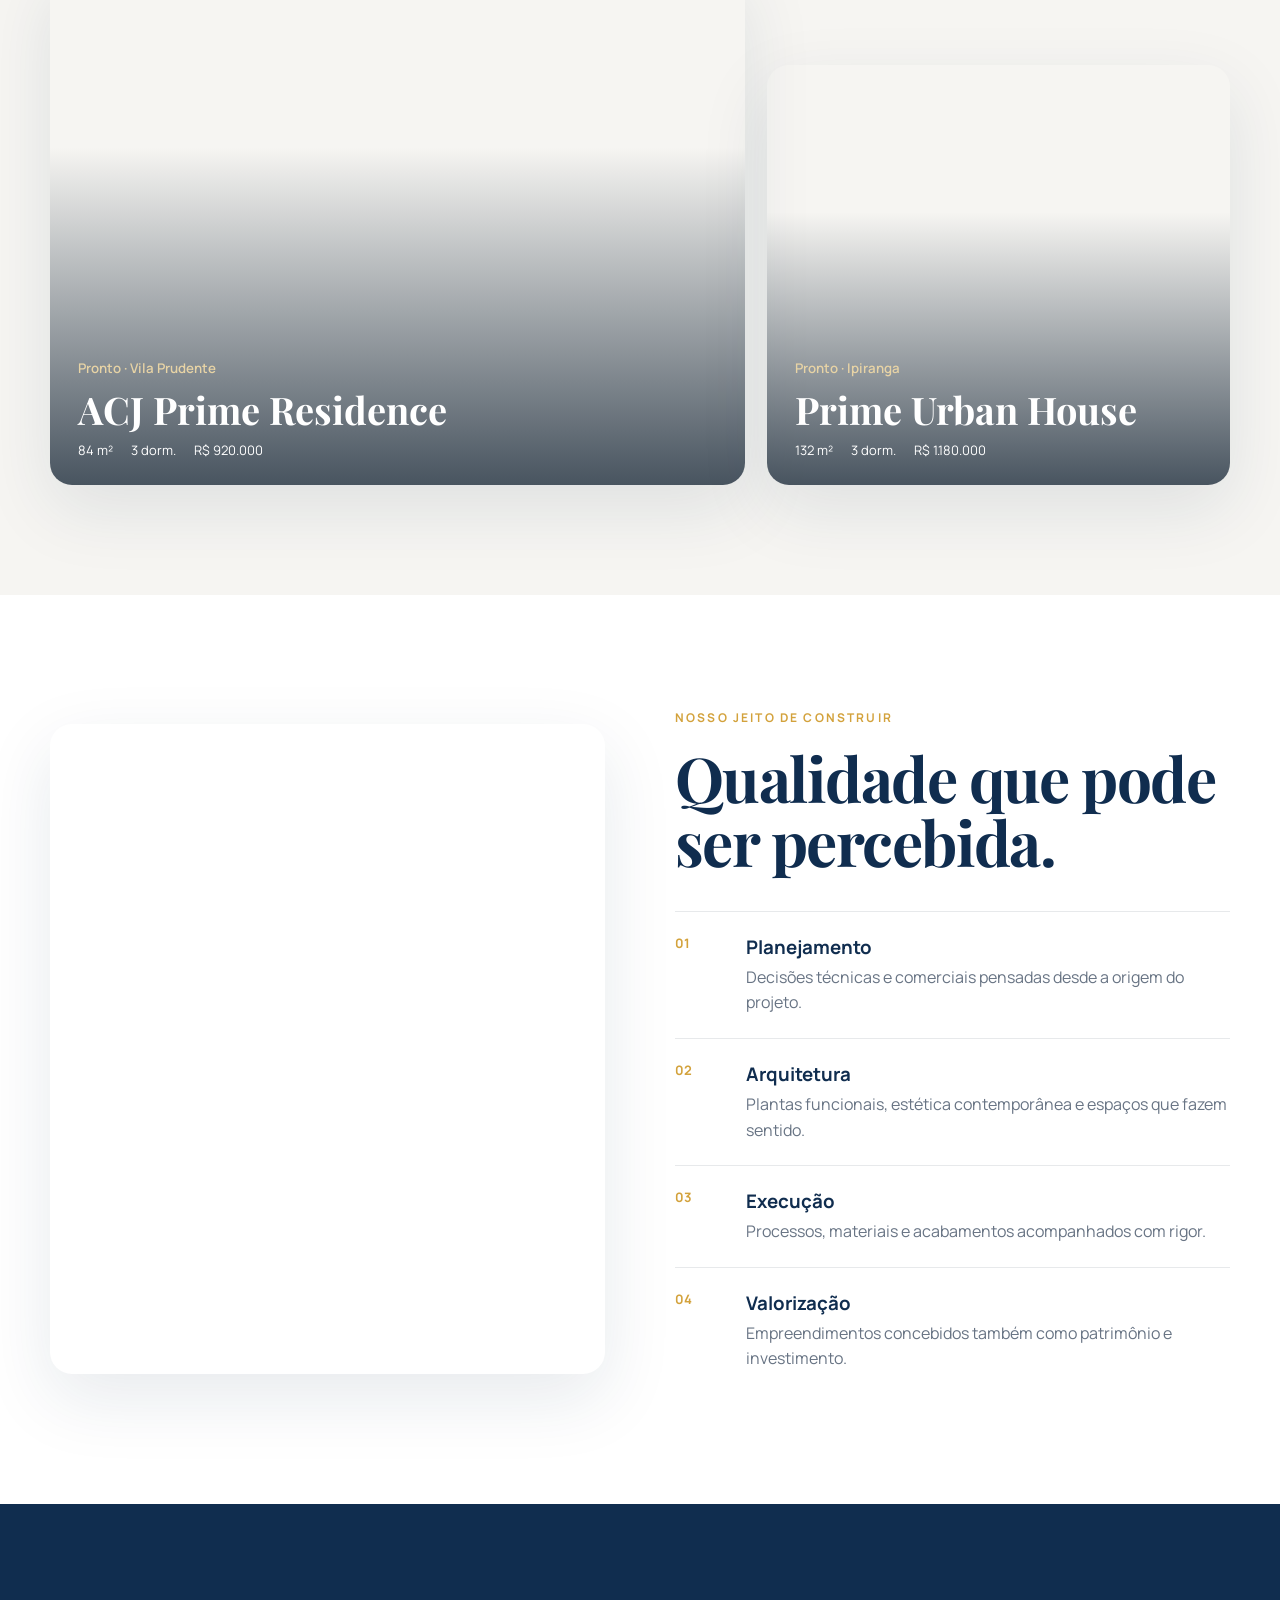
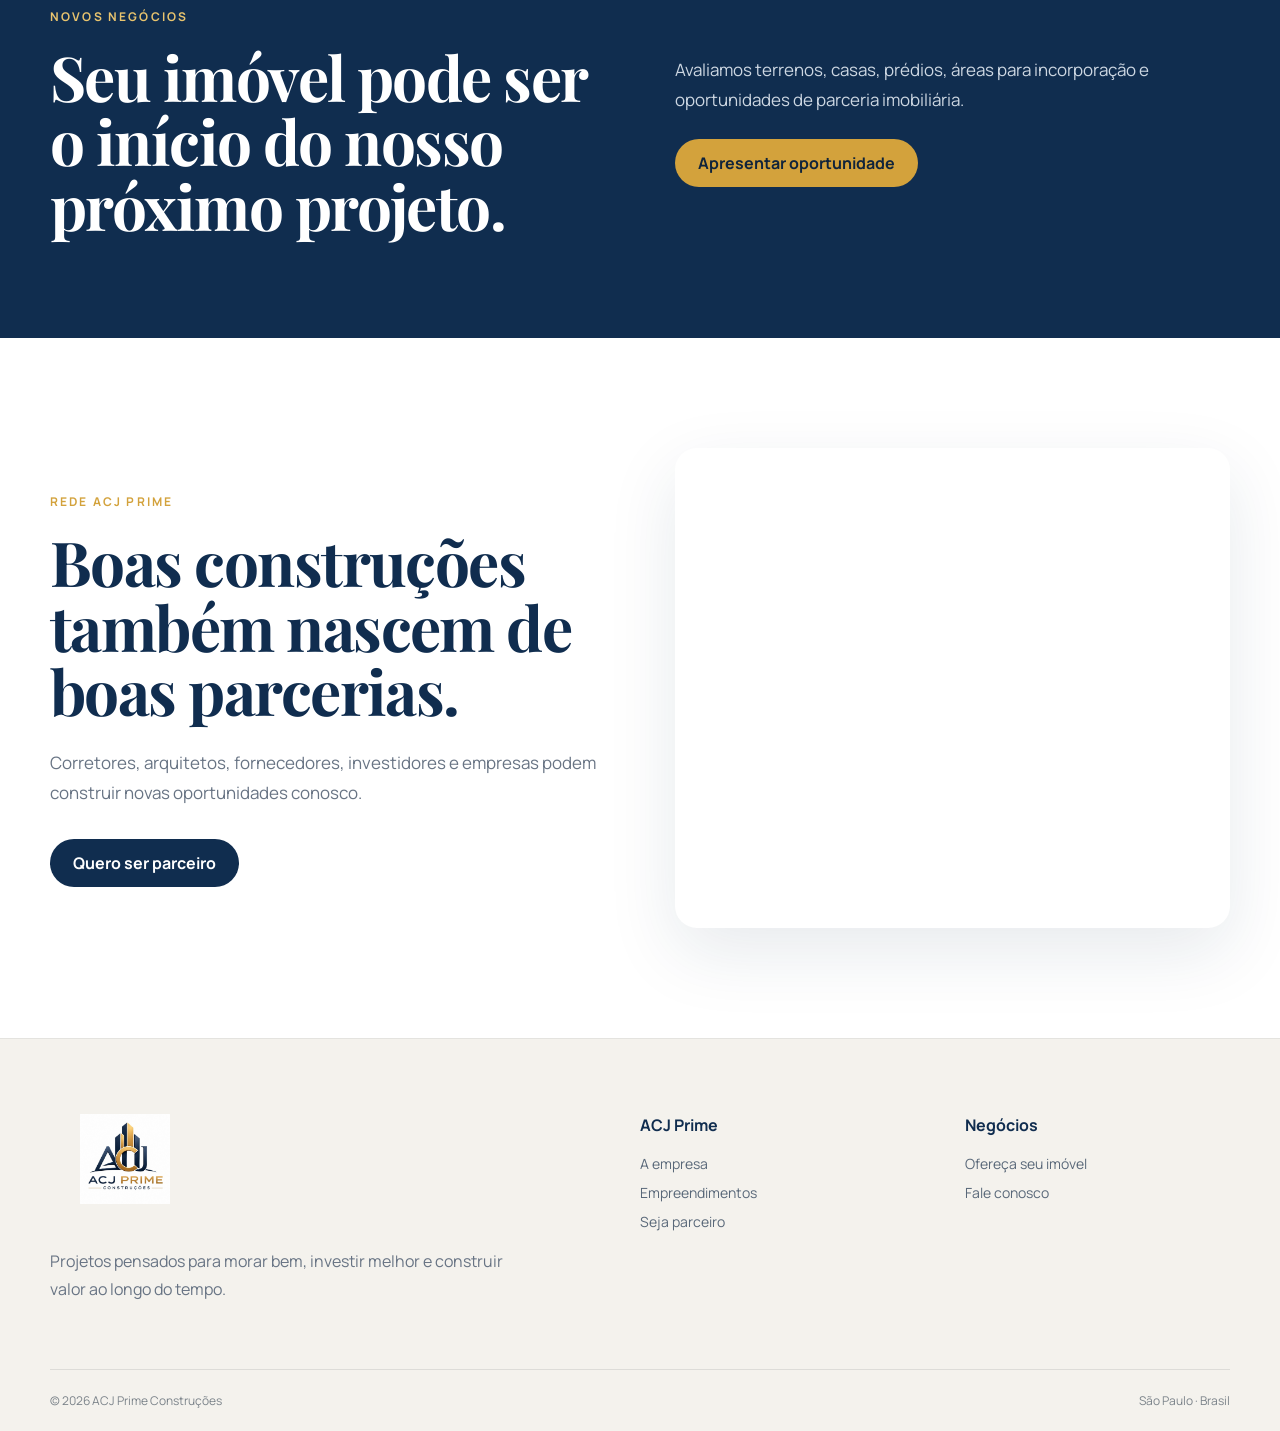
==== commit 24268c9b: "Add files via upload" ====
--- a/index.html
+++ b/index.html
@@ -1,100 +1,137 @@
-<!doctype html><html lang="pt-BR"><head>
-<meta charset="utf-8"><meta name="viewport" content="width=device-width,initial-scale=1">
-<title>ACJ Prime Construções</title>
-<meta name="description" content="ACJ Prime Construções — imóveis, projetos e desenvolvimento imobiliário.">
-<link rel="stylesheet" href="style.css?v=5">
-</head><body>
-<header class="header"><div class="header-inner">
-  <a class="brand" href="index.html"><img src="logo-acj-prime.png" alt="ACJ Prime Construções"></a>
-  <nav class="nav">
-    <a href="#visao">Visão</a><a href="#portfolio">Projetos</a><a class="active" href="imoveis.html">Imóveis</a><a href="#terreno">Seu imóvel</a><a href="#contato">Contato</a>
-  </nav>
-  <a class="nav-cta" href="imoveis.html">Explorar imóveis →</a>
-  <button class="menu" aria-label="Menu">☰</button>
-</div></header>
+<!doctype html>
+<html lang="pt-BR">
+<head>
+<meta charset="utf-8">
+<meta name="viewport" content="width=device-width,initial-scale=1">
+<title>ACJ Prime Construções | Imóveis e desenvolvimento imobiliário</title>
+<meta name="description" content="ACJ Prime Construções. Empreendimentos residenciais, imóveis prontos, projetos em desenvolvimento e novas oportunidades imobiliárias.">
+<link rel="stylesheet" href="style.css?v=6">
+</head>
+<body>
+
+<header class="site-header">
+  <div class="container header-inner">
+    <a class="brand" href="index.html" aria-label="ACJ Prime Construções">
+      <img src="logo-acj-prime.png" alt="ACJ Prime Construções">
+    </a>
+    <button class="menu-toggle" type="button" aria-label="Abrir menu" aria-expanded="false">Menu</button>
+    <nav class="main-nav">
+      <a href="index.html#empresa">A ACJ Prime</a>
+      <a href="imoveis.html">Empreendimentos</a>
+      <a href="index.html#diferenciais">Diferenciais</a>
+      <a href="index.html#seu-imovel">Seu imóvel</a>
+      <a href="parceiros.html">Parceiros</a>
+      <a href="contato.html">Contato</a>
+    </nav>
+    <a class="header-cta" href="imoveis.html">Encontrar imóvel</a>
+  </div>
+</header>
 
 <main>
-<section class="hero">
-  <div class="hero-visual">
-    <div class="container hero-content">
-      <div class="hero-copy reveal visible">
-        <div class="eyebrow">Imóveis selecionados</div>
-        <h1>Escolha seu<br><span>próximo endereço.</span></h1>
-        <p>Imóveis prontos e projetos em desenvolvimento apresentados de forma direta, visual e transparente.</p>
-        <div class="hero-line"></div>
+<section class="hero-light">
+  <div class="hero-image" role="img" aria-label="Arquitetura residencial contemporânea"></div>
+  <div class="container hero-overlay">
+    <div class="hero-copy">
+      <span class="eyebrow">ACJ PRIME CONSTRUÇÕES</span>
+      <h1>Construímos mais<br>do que imóveis.<br><em>Construímos valor.</em></h1>
+      <p>Projetos desenvolvidos com planejamento, arquitetura, qualidade e atenção a cada detalhe.</p>
+      <div class="hero-actions">
+        <a class="btn btn-gold" href="imoveis.html">Conheça nossos projetos</a>
+        <a class="btn btn-ghost" href="#empresa">Conheça a ACJ Prime</a>
       </div>
     </div>
   </div>
 </section>
 
-<section class="portfolio-wrap" id="portfolio">
-  <div class="container">
-    <div id="projectList" class="project-list"></div>
-  </div>
-</section>
-
-<section class="section section-light" id="visao">
-  <div class="container section-grid">
-    <div class="reveal">
-      <div class="eyebrow">ACJ Prime</div>
-      <h2>Construir valor é pensar além da obra.</h2>
-      <p>Projetamos imóveis para unir arquitetura, localização, funcionalidade e potencial de valorização. Cada empreendimento nasce para atender o presente sem perder de vista o patrimônio do futuro.</p>
-      <div class="value-list">
-        <div class="value-item"><b>01</b><div><strong>Localização estratégica</strong><span>Endereços escolhidos pelo potencial urbano e de valorização.</span></div></div>
-        <div class="value-item"><b>02</b><div><strong>Arquitetura inteligente</strong><span>Projetos funcionais, contemporâneos e visualmente marcantes.</span></div></div>
-        <div class="value-item"><b>03</b><div><strong>Execução criteriosa</strong><span>Qualidade construtiva e atenção aos detalhes em cada etapa.</span></div></div>
-      </div>
+<section class="intro section" id="empresa">
+  <div class="container intro-grid">
+    <div>
+      <span class="eyebrow">ACJ PRIME</span>
+      <h2>Construir bem é pensar em cada detalhe.</h2>
     </div>
-    <div class="visual-block reveal" style="background-image:url('https://images.unsplash.com/photo-1600566753190-17f0baa2a6c3?auto=format&fit=crop&w=1400&q=90')"></div>
-  </div>
-</section>
-
-<section class="opportunity" id="terreno">
-  <div class="container">
-    <div class="inner reveal">
-      <div class="eyebrow">Novos negócios</div>
-      <h2>Tem um terreno<br>ou imóvel?</h2>
-      <p>Seu ativo pode ser o início do próximo projeto ACJ Prime. Avaliamos terrenos, casas, prédios e oportunidades de parceria imobiliária.</p>
-      <a class="text-link" href="#contato">Apresentar oportunidade →</a>
+    <div class="intro-copy">
+      <p>Desenvolvemos empreendimentos que combinam arquitetura contemporânea, funcionalidade, execução criteriosa e potencial de valorização. Cada decisão nasce de uma visão simples: transformar bons endereços em patrimônios duradouros.</p>
+      <a class="text-link" href="imoveis.html">Explorar empreendimentos →</a>
     </div>
   </div>
 </section>
 
-<section class="contact" id="contato">
-  <div class="container contact-grid">
-    <div class="reveal">
-      <div class="eyebrow">Contato</div>
-      <h2>Vamos conversar sobre seu próximo movimento.</h2>
-      <p>Comprar um imóvel, conhecer um projeto, oferecer um terreno ou iniciar uma parceria.</p>
+<section class="featured section-soft">
+  <div class="container">
+    <div class="section-head">
+      <div><span class="eyebrow">EM DESTAQUE</span><h2>Projetos para viver e investir.</h2></div>
+      <a class="text-link" href="imoveis.html">Ver todos →</a>
     </div>
-    <form class="form reveal" data-lead-form="uma oportunidade imobiliária">
-      <input name="Nome" placeholder="Nome" required>
-      <input name="Telefone" placeholder="WhatsApp" required>
-      <input class="full" type="email" name="Email" placeholder="E-mail">
-      <select class="full" name="Assunto">
-        <option>Comprar um imóvel</option>
-        <option>Conhecer um projeto</option>
-        <option>Oferecer terreno ou imóvel</option>
-        <option>Propor parceria</option>
-      </select>
-      <textarea class="full" name="Mensagem" placeholder="Conte um pouco sobre seu interesse"></textarea>
-      <button type="submit">Enviar contato →</button>
-      <div class="feedback full"></div>
-    </form>
+    <div id="featuredProjects" class="featured-grid"></div>
+  </div>
+</section>
+
+<section class="manifesto section" id="diferenciais">
+  <div class="container manifesto-grid">
+    <div class="manifesto-image"></div>
+    <div class="manifesto-copy">
+      <span class="eyebrow">NOSSO JEITO DE CONSTRUIR</span>
+      <h2>Qualidade que pode ser percebida.</h2>
+      <div class="principles">
+        <article><b>01</b><div><h3>Planejamento</h3><p>Decisões técnicas e comerciais pensadas desde a origem do projeto.</p></div></article>
+        <article><b>02</b><div><h3>Arquitetura</h3><p>Plantas funcionais, estética contemporânea e espaços que fazem sentido.</p></div></article>
+        <article><b>03</b><div><h3>Execução</h3><p>Processos, materiais e acabamentos acompanhados com rigor.</p></div></article>
+        <article><b>04</b><div><h3>Valorização</h3><p>Empreendimentos concebidos também como patrimônio e investimento.</p></div></article>
+      </div>
+    </div>
+  </div>
+</section>
+
+<section class="business section-navy" id="seu-imovel">
+  <div class="container business-grid">
+    <div>
+      <span class="eyebrow gold">NOVOS NEGÓCIOS</span>
+      <h2>Seu imóvel pode ser o início do nosso próximo projeto.</h2>
+    </div>
+    <div>
+      <p>Avaliamos terrenos, casas, prédios, áreas para incorporação e oportunidades de parceria imobiliária.</p>
+      <a class="btn btn-gold" href="contato.html?assunto=imovel">Apresentar oportunidade</a>
+    </div>
+  </div>
+</section>
+
+<section class="partners-teaser section">
+  <div class="container partners-teaser-grid">
+    <div>
+      <span class="eyebrow">REDE ACJ PRIME</span>
+      <h2>Boas construções também nascem de boas parcerias.</h2>
+      <p>Corretores, arquitetos, fornecedores, investidores e empresas podem construir novas oportunidades conosco.</p>
+      <a class="btn btn-navy" href="parceiros.html">Quero ser parceiro</a>
+    </div>
+    <div class="partners-photo"></div>
   </div>
 </section>
 </main>
 
-<footer class="footer">
-  <div class="container">
-    <div class="footer-top">
-      <img class="footer-logo" src="logo-acj-prime.png" alt="ACJ Prime">
-      <nav class="footer-nav">
-        <a href="#visao">Visão</a><a href="imoveis.html">Imóveis</a><a href="#terreno">Novos negócios</a><a href="#contato">Contato</a>
-      </nav>
+<footer class="site-footer">
+  <div class="container footer-grid">
+    <div>
+      <img class="footer-logo" src="logo-acj-prime.png" alt="ACJ Prime Construções">
+      <p>Projetos pensados para morar bem, investir melhor e construir valor ao longo do tempo.</p>
     </div>
-    <div class="footer-bottom"><span>© 2026 ACJ Prime Construções</span><span>São Paulo · Brasil</span></div>
+    <div>
+      <strong>ACJ Prime</strong>
+      <a href="index.html#empresa">A empresa</a>
+      <a href="imoveis.html">Empreendimentos</a>
+      <a href="parceiros.html">Seja parceiro</a>
+    </div>
+    <div>
+      <strong>Negócios</strong>
+      <a href="index.html#seu-imovel">Ofereça seu imóvel</a>
+      <a href="contato.html">Fale conosco</a>
+    </div>
+  </div>
+  <div class="container footer-bottom">
+    <span>© 2026 ACJ Prime Construções</span>
+    <span>São Paulo · Brasil</span>
   </div>
 </footer>
-<script src="config.js"></script><script src="data.js"></script><script src="script.js?v=5"></script>
-</body></html>+
+<script src="config.js"></script><script src="data.js"></script><script src="script.js?v=6"></script>
+</body>
+</html>
--- a/style.css
+++ b/style.css
@@ -1,259 +1,145 @@
+@import url('https://fonts.googleapis.com/css2?family=Manrope:wght@400;500;600;700&family=Playfair+Display:ital,wght@0,600;1,600&display=swap');
 
 :root{
-  --bg:#0a0d0f;
-  --bg2:#111518;
-  --panel:#101417;
-  --white:#ffffff;
-  --text:#f5f5f3;
-  --muted:#b7b7b2;
-  --ink:#121416;
-  --gold:#d8aa3d;
-  --gold2:#efc75f;
-  --goldDark:#9d741f;
-  --line:#2c3439;
-  --lineLight:#ddd8cf;
-  --paper:#ffffff;
-  --max:1460px;
+  --navy:#102d4f;--navy2:#173a63;--gold:#d3a23c;--gold2:#e9c46e;
+  --ink:#182535;--muted:#687484;--line:#e7e9eb;--soft:#f6f5f2;--white:#fff;
+  --shadow:0 24px 70px rgba(16,45,79,.10);--radius:22px;
 }
 *{box-sizing:border-box}
 html{scroll-behavior:smooth}
-body{margin:0;font-family:Inter,Arial,Helvetica,sans-serif;background:var(--bg);color:var(--text);overflow-x:hidden}
-a{text-decoration:none;color:inherit}
-img{display:block;max-width:100%}
+body{margin:0;color:var(--ink);background:#fff;font-family:Manrope,Arial,sans-serif}
+a{color:inherit;text-decoration:none}
+img{max-width:100%;display:block}
 button,input,select,textarea{font:inherit}
-.container{width:min(var(--max),calc(100% - 64px));margin:auto}
+.container{width:min(1180px,calc(100% - 48px));margin:auto}
 
-/* Header */
-.header{
-  position:fixed;z-index:100;top:0;left:0;right:0;
-  height:104px;background:#fff;color:#111;
-  display:flex;align-items:center;border-bottom:1px solid #ece7de;
-  transition:.25s
+.site-header{position:sticky;top:0;z-index:100;background:rgba(255,255,255,.96);backdrop-filter:blur(12px);border-bottom:1px solid rgba(16,45,79,.08)}
+.header-inner{height:92px;display:flex;align-items:center;gap:28px}
+.brand{width:138px;flex:none}
+.brand img{width:100%;height:74px;object-fit:contain}
+.main-nav{display:flex;align-items:center;gap:25px;margin-left:auto;font-size:13px;font-weight:600;color:#2c4058}
+.main-nav a{padding:12px 0;border-bottom:1px solid transparent}
+.main-nav a:hover{color:var(--gold);border-color:var(--gold)}
+.header-cta,.btn{display:inline-flex;align-items:center;justify-content:center;min-height:48px;padding:0 22px;border-radius:999px;font-weight:700;border:1px solid transparent;cursor:pointer;transition:.25s}
+.header-cta{background:var(--navy);color:#fff;font-size:13px}
+.menu-toggle{display:none;border:0;background:none;color:var(--navy);font-weight:700}
+
+.hero-light{position:relative;min-height:760px;display:grid;align-items:end;overflow:hidden}
+.hero-image{position:absolute;inset:0;background:
+ linear-gradient(90deg,rgba(7,27,48,.76) 0%,rgba(7,27,48,.44) 42%,rgba(7,27,48,.06) 75%),
+ url('https://images.unsplash.com/photo-1486406146926-c627a92ad1ab?auto=format&fit=crop&w=2200&q=90') center/cover}
+.hero-overlay{position:relative;z-index:2;padding-bottom:92px}
+.hero-copy{max-width:800px;color:#fff}
+.eyebrow{display:inline-block;color:var(--gold);font-size:12px;font-weight:700;letter-spacing:.18em;margin-bottom:20px}
+.eyebrow.gold{color:var(--gold2)}
+.hero-copy h1,.page-hero h1,.partner-hero h1{font-family:"Playfair Display",serif;font-size:clamp(52px,7vw,96px);line-height:.97;font-weight:600;letter-spacing:-.035em;margin:0 0 26px}
+.hero-copy h1 em{color:var(--gold2);font-weight:600}
+.hero-copy p{max-width:680px;font-size:18px;line-height:1.65;color:#edf1f5}
+.hero-actions{display:flex;gap:12px;margin-top:34px;flex-wrap:wrap}
+.btn-gold{background:var(--gold);color:#10243b}
+.btn-gold:hover{background:var(--gold2)}
+.btn-navy{background:var(--navy);color:#fff}
+.btn-navy:hover,.header-cta:hover{background:var(--navy2)}
+.btn-ghost{border-color:rgba(255,255,255,.48);color:#fff}
+.btn-ghost:hover{background:#fff;color:var(--navy)}
+
+.section{padding:110px 0}
+.section-soft{padding:110px 0;background:var(--soft)}
+.section-navy{padding:100px 0;background:var(--navy);color:#fff}
+.intro-grid,.business-grid,.interest-grid{display:grid;grid-template-columns:1fr 1fr;gap:70px;align-items:start}
+h2{font-family:"Playfair Display",serif;color:var(--navy);font-size:clamp(38px,5vw,62px);line-height:1.04;letter-spacing:-.025em;margin:0}
+.intro-copy p,.business p,.partners-teaser p,.page-hero p,.partner-hero p,.partner-form-copy p{font-size:17px;line-height:1.75;color:var(--muted);margin:0 0 24px}
+.text-link{font-weight:700;color:var(--navy);border-bottom:1px solid var(--gold);padding-bottom:4px}
+
+.section-head{display:flex;justify-content:space-between;align-items:end;gap:30px;margin-bottom:42px}
+.featured-grid{display:grid;grid-template-columns:1.2fr .8fr;gap:22px}
+.feature-card{position:relative;min-height:520px;border-radius:var(--radius);overflow:hidden;background-size:cover;background-position:center;box-shadow:var(--shadow)}
+.feature-card:nth-child(2){min-height:420px;margin-top:100px}
+.feature-card::after{content:"";position:absolute;inset:0;background:linear-gradient(180deg,transparent 35%,rgba(5,22,39,.72))}
+.feature-info{position:absolute;z-index:2;left:28px;right:28px;bottom:26px;color:#fff}
+.feature-info small{font-weight:600;color:#e7d3a5}
+.feature-info h3{font-family:"Playfair Display",serif;font-size:38px;margin:6px 0}
+.feature-meta{display:flex;gap:18px;font-size:13px;flex-wrap:wrap}
+
+.manifesto-grid,.partners-teaser-grid,.partner-hero-grid,.contact-layout{display:grid;grid-template-columns:1fr 1fr;gap:70px;align-items:center}
+.manifesto-image,.partners-photo,.contact-photo,.partner-hero-image{min-height:650px;border-radius:var(--radius);background-size:cover;background-position:center;box-shadow:var(--shadow)}
+.manifesto-image{background-image:url('https://images.unsplash.com/photo-1600566753190-17f0baa2a6c3?auto=format&fit=crop&w=1400&q=88')}
+.partners-photo{background-image:url('https://images.unsplash.com/photo-1521737711867-e3b97375f902?auto=format&fit=crop&w=1400&q=88');min-height:480px}
+.contact-photo{background-image:url('https://images.unsplash.com/photo-1497366811353-6870744d04b2?auto=format&fit=crop&w=1400&q=88');min-height:620px}
+.partner-hero-image{background-image:url('https://images.unsplash.com/photo-1522071820081-009f0129c71c?auto=format&fit=crop&w=1400&q=88');min-height:560px}
+.principles{margin-top:36px}
+.principles article{display:grid;grid-template-columns:55px 1fr;gap:16px;padding:22px 0;border-top:1px solid var(--line)}
+.principles b{color:var(--gold);font-size:13px}.principles h3{margin:0 0 5px;color:var(--navy)}.principles p{margin:0;color:var(--muted);line-height:1.6}
+.business h2{color:#fff}.business p{color:#cdd7e2}.business-grid{align-items:center}
+.partners-teaser h2{margin-bottom:24px}.partners-teaser .btn{margin-top:8px}
+
+.page-main{min-height:70vh}
+.page-hero{padding:100px 0 75px;background:linear-gradient(135deg,#f7f5ef,#fff)}
+.page-hero h1{font-size:clamp(48px,7vw,82px);color:var(--navy);max-width:920px}
+.page-hero p{max-width:700px}
+
+.filters{display:flex;gap:12px;margin-bottom:32px}
+.filters select{min-width:210px;padding:14px 16px;border:1px solid var(--line);border-radius:14px;background:#fff;color:var(--ink)}
+.property-grid{display:grid;grid-template-columns:repeat(2,1fr);gap:28px}
+.property-card{background:#fff;border:1px solid var(--line);border-radius:var(--radius);overflow:hidden;transition:.25s}
+.property-card:hover{transform:translateY(-4px);box-shadow:var(--shadow)}
+.property-image{height:380px;background-size:cover;background-position:center}
+.property-body{padding:24px}.property-body small{color:var(--gold);font-weight:700}.property-body h3{font-family:"Playfair Display",serif;color:var(--navy);font-size:31px;margin:8px 0}
+.property-meta{display:flex;gap:14px;color:var(--muted);font-size:13px;flex-wrap:wrap}
+
+.detail-hero{min-height:720px;background-size:cover;background-position:center}
+.detail-shade{min-height:720px;display:flex;align-items:end;background:linear-gradient(180deg,transparent 25%,rgba(7,27,48,.76))}
+.detail-copy{padding-bottom:70px;color:#fff}.detail-copy h1{font-family:"Playfair Display",serif;font-size:clamp(52px,7vw,90px);margin:0}.detail-copy p{font-size:18px}
+.detail-grid{display:grid;grid-template-columns:1.15fr .85fr;gap:70px}
+.detail-grid p{font-size:17px;line-height:1.75;color:var(--muted)}
+.detail-meta{display:grid;grid-template-columns:1fr 1fr;gap:1px;background:var(--line);border:1px solid var(--line)}
+.detail-meta span{background:#fff;padding:24px;font-weight:700;color:var(--navy)}
+.gallery-grid{display:grid;grid-template-columns:2fr 1fr 1fr;gap:8px}.gallery-grid img{width:100%;height:520px;object-fit:cover}
+.interest-grid{align-items:center}
+
+.lead-form,.contact-form,.partner-form{display:grid;grid-template-columns:1fr 1fr;gap:15px}
+.lead-form input,.lead-form select,.lead-form textarea,.contact-form input,.contact-form select,.contact-form textarea,.partner-form input,.partner-form select,.partner-form textarea{
+ width:100%;border:1px solid #dfe3e8;background:#fff;border-radius:13px;padding:15px;color:var(--ink);outline:none
 }
-.header.scrolled{height:88px;box-shadow:0 12px 35px rgba(0,0,0,.08)}
-.header-inner{
-  width:min(var(--max),calc(100% - 64px));margin:auto;
-  display:grid;grid-template-columns:260px 1fr auto;gap:34px;align-items:center
+.lead-form input:focus,.contact-form input:focus,.partner-form input:focus,.partner-form select:focus,.partner-form textarea:focus{border-color:var(--gold);box-shadow:0 0 0 4px rgba(211,162,60,.12)}
+.lead-form label,.contact-form label,.partner-form label{display:flex;flex-direction:column;gap:7px;font-size:13px;font-weight:700;color:#34475b}
+.full{grid-column:1/-1}.feedback{color:var(--navy);font-size:13px;padding-top:6px}
+
+.partner-hero{padding:75px 0 40px;background:#fff}
+.partner-hero h1{font-size:clamp(48px,6vw,76px);color:var(--navy)}
+.partner-types{display:grid;grid-template-columns:repeat(4,1fr);gap:18px}
+.partner-types article{padding:28px;border-top:2px solid var(--gold);background:#fff;box-shadow:0 14px 45px rgba(16,45,79,.06)}
+.partner-types span{color:var(--gold);font-weight:700;font-size:12px}.partner-types h3{color:var(--navy);margin:22px 0 10px}.partner-types p{color:var(--muted);line-height:1.6;font-size:14px}
+.partner-form-wrap{display:grid;grid-template-columns:.8fr 1.2fr;gap:70px;align-items:start}
+.upload-field{background:#fff;padding:16px;border:1px dashed #cfd6de;border-radius:14px}.upload-field input{border:0;padding:8px 0}.upload-field small{font-weight:400;color:var(--muted)}
+.consent{flex-direction:row!important;align-items:flex-start}.consent input{width:auto;margin-top:3px}.consent span{font-weight:400;line-height:1.5}
+
+.site-footer{padding:75px 0 22px;background:#f4f2ed;border-top:1px solid #e4e3df}
+.footer-grid{display:grid;grid-template-columns:2fr 1fr 1fr;gap:60px}
+.footer-logo{width:150px;height:90px;object-fit:contain;margin-bottom:18px}.footer-grid p{max-width:460px;color:var(--muted);line-height:1.7}.footer-grid>div{display:flex;flex-direction:column;gap:10px}.footer-grid strong{color:var(--navy);margin-bottom:8px}.footer-grid a{color:#596879;font-size:14px}
+.footer-bottom{display:flex;justify-content:space-between;border-top:1px solid #dddcd8;margin-top:50px;padding-top:22px;color:#7b838a;font-size:12px}
+
+@media(max-width:900px){
+ .main-nav,.header-cta{display:none}.menu-toggle{display:block;margin-left:auto}.site-header.menu-open .main-nav,.main-nav.open{display:flex;position:absolute;top:92px;left:0;right:0;background:#fff;flex-direction:column;padding:22px;border-bottom:1px solid var(--line)}
+ .header-inner{height:82px}.brand{width:118px}.brand img{height:66px}
+ .hero-light{min-height:680px}.hero-overlay{padding-bottom:60px}
+ .intro-grid,.business-grid,.manifesto-grid,.partners-teaser-grid,.partner-hero-grid,.partner-form-wrap,.contact-layout,.interest-grid,.detail-grid{grid-template-columns:1fr}
+ .featured-grid{grid-template-columns:1fr}.feature-card:nth-child(2){margin-top:0}
+ .property-grid{grid-template-columns:1fr}.partner-types{grid-template-columns:1fr 1fr}
+ .gallery-grid{grid-template-columns:1fr 1fr}.gallery-grid img:first-child{grid-column:1/-1}
+ .footer-grid{grid-template-columns:1fr 1fr}.footer-grid>div:first-child{grid-column:1/-1}
 }
-.brand img{
-  width:210px;height:88px;object-fit:contain;object-position:left center
+@media(max-width:600px){
+ .container{width:min(100% - 28px,1180px)}
+ .section,.section-soft{padding:72px 0}.section-navy{padding:72px 0}
+ .hero-light{min-height:620px}.hero-copy h1{font-size:50px}.hero-copy p{font-size:16px}
+ .hero-actions,.filters{flex-direction:column}.hero-actions .btn,.filters select{width:100%}
+ .section-head{align-items:flex-start;flex-direction:column}
+ .feature-card,.feature-card:nth-child(2){min-height:440px}
+ .manifesto-image,.partners-photo,.contact-photo,.partner-hero-image{min-height:390px}
+ .partner-types{grid-template-columns:1fr}
+ .lead-form,.contact-form,.partner-form{grid-template-columns:1fr}.full{grid-column:auto}
+ .gallery-grid{grid-template-columns:1fr}.gallery-grid img,.gallery-grid img:first-child{grid-column:auto;height:340px}
+ .detail-meta{grid-template-columns:1fr}
+ .footer-grid{grid-template-columns:1fr}.footer-grid>div:first-child{grid-column:auto}.footer-bottom{flex-direction:column;gap:8px}
 }
-.nav{
-  display:flex;align-items:center;justify-content:center;gap:42px;
-  color:#111;font-size:.87rem;font-weight:800;letter-spacing:.02em
-}
-.nav a{position:relative;padding:13px 0}
-.nav a:after{
-  content:"";position:absolute;left:0;right:100%;bottom:0;height:3px;background:var(--gold);
-  transition:.2s
-}
-.nav a:hover:after,.nav a.active:after{right:0}
-.nav-cta{
-  background:linear-gradient(135deg,var(--gold),var(--gold2));
-  color:#111;padding:18px 26px;font-weight:900;min-width:190px;text-align:center;
-  transition:.2s
-}
-.nav-cta:hover{transform:translateY(-2px)}
-.menu{display:none;border:0;background:none;font-size:1.9rem;color:#111}
-
-/* Hero */
-.hero{
-  padding-top:104px;min-height:100vh;
-  background:var(--bg);position:relative;overflow:hidden
-}
-.hero-visual{
-  min-height:560px;position:relative;
-  background:
-    linear-gradient(90deg,rgba(8,12,15,.92) 0%,rgba(8,12,15,.72) 38%,rgba(8,12,15,.12) 75%),
-    url('https://images.unsplash.com/photo-1600607687939-ce8a6c25118c?auto=format&fit=crop&w=2200&q=92') center/cover
-}
-.hero-content{
-  min-height:560px;display:flex;align-items:center;position:relative;z-index:2
-}
-.hero-copy{max-width:880px}
-.eyebrow{
-  font-size:.78rem;letter-spacing:.2em;text-transform:uppercase;
-  color:var(--gold2);font-weight:900;margin-bottom:18px
-}
-.hero h1{
-  margin:0;font-size:clamp(4rem,7.4vw,7.7rem);line-height:.92;
-  letter-spacing:-.06em;text-transform:uppercase;color:#fff;font-weight:850
-}
-.hero h1 span{color:var(--gold2)}
-.hero p{
-  margin:26px 0 0;max-width:650px;font-size:1.12rem;line-height:1.72;color:#e6e6e2
-}
-.hero-line{width:72px;height:3px;background:var(--gold);margin-top:28px}
-
-/* portfolio strip */
-.portfolio-wrap{margin-top:-1px;background:linear-gradient(180deg,#0b1013 0%,#0a0d0f 100%);padding:0 0 70px}
-.project-list{border-top:1px solid var(--line)}
-.project-row{
-  display:grid;grid-template-columns:72px 1.25fr .82fr .7fr 320px 86px;
-  min-height:112px;align-items:stretch;border-bottom:1px solid var(--line);
-  border-left:1px solid var(--line);border-right:1px solid var(--line);
-  transition:.2s;overflow:hidden
-}
-.project-row:hover{background:#0e1417}
-.project-index{
-  display:flex;align-items:center;justify-content:center;
-  color:var(--gold2);font-size:2rem;font-weight:500;border-right:1px solid var(--line)
-}
-.project-main{display:flex;flex-direction:column;justify-content:center;padding:20px 28px}
-.project-main h3{margin:0;color:#fff;font-size:2rem;letter-spacing:-.03em}
-.project-main small{margin-top:8px;color:#d0d0cc;font-size:.92rem}
-.project-facts,.project-status{
-  display:flex;align-items:center;gap:24px;padding:20px 24px;border-left:1px solid var(--line)
-}
-.fact{display:flex;align-items:center;gap:10px;color:#efefec;font-size:.94rem}
-.fact b{color:var(--gold2);font-size:1.12rem}
-.project-status{flex-direction:column;align-items:flex-start;justify-content:center;gap:6px}
-.project-status strong{color:var(--gold2);font-size:.85rem;letter-spacing:.08em;text-transform:uppercase}
-.project-status span{color:#ddd;font-size:.85rem}
-.project-thumb{background:center/cover}
-.project-open{
-  background:linear-gradient(135deg,var(--gold),var(--gold2));
-  color:#111;display:flex;align-items:center;justify-content:center;
-  font-size:2rem;font-weight:400
-}
-
-/* sections */
-.section{padding:120px 0}
-.section-light{background:#fff;color:#111}
-.section-dark{background:#080b0d;color:#fff}
-.section-soft{background:#f6f4ef;color:#111}
-.section-grid{display:grid;grid-template-columns:1fr 1fr;gap:90px;align-items:center}
-.section h2{
-  font-size:clamp(3.2rem,6vw,6.4rem);line-height:.95;letter-spacing:-.055em;
-  margin:14px 0 28px;text-transform:uppercase
-}
-.section p{font-size:1.08rem;line-height:1.8;color:#5f5f5b;max-width:720px}
-.section-dark p{color:#c9c9c5}
-.visual-block{
-  min-height:620px;background:center/cover;
-  box-shadow:0 30px 70px rgba(0,0,0,.15)
-}
-.value-list{margin-top:38px;border-top:1px solid #d8d4cc}
-.value-item{display:grid;grid-template-columns:55px 1fr;gap:18px;padding:20px 0;border-bottom:1px solid #d8d4cc}
-.value-item b{color:var(--goldDark)}
-.value-item strong{font-size:1.05rem}
-.value-item span{display:block;color:#777;margin-top:4px;line-height:1.55}
-
-/* opportunity */
-.opportunity{
-  min-height:700px;display:flex;align-items:center;
-  background:
-    linear-gradient(90deg,rgba(7,10,12,.93),rgba(7,10,12,.4)),
-    url('https://images.unsplash.com/photo-1487958449943-2429e8be8625?auto=format&fit=crop&w=2200&q=90') center/cover
-}
-.opportunity .inner{max-width:960px}
-.opportunity h2{
-  margin:14px 0 24px;font-size:clamp(3.6rem,7vw,7.5rem);line-height:.9;
-  text-transform:uppercase;letter-spacing:-.06em
-}
-.opportunity p{color:#eee;max-width:620px;font-size:1.08rem;line-height:1.75}
-.text-link{
-  display:inline-flex;align-items:center;gap:14px;margin-top:26px;
-  color:var(--gold2);text-transform:uppercase;letter-spacing:.12em;font-weight:900;font-size:.78rem
-}
-
-/* contact */
-.contact{background:#fff;color:#111;padding:120px 0}
-.contact-grid{display:grid;grid-template-columns:1fr 1fr;gap:90px}
-.contact h2{font-size:clamp(3.2rem,6vw,6rem);line-height:.94;text-transform:uppercase;letter-spacing:-.055em;margin:10px 0 26px}
-.contact p{color:#666;line-height:1.7}
-.form{display:grid;grid-template-columns:1fr 1fr;gap:16px}
-.form .full{grid-column:1/-1}
-.form input,.form select,.form textarea{
-  width:100%;border:0;border-bottom:1px solid #a9a9a4;padding:17px 2px;background:transparent;outline:none
-}
-.form textarea{min-height:110px}
-.form button{
-  background:#111;color:#fff;border:0;padding:17px 26px;text-transform:uppercase;
-  font-weight:900;letter-spacing:.12em;font-size:.75rem;cursor:pointer
-}
-.feedback{font-size:.82rem;color:#795b18}
-
-/* footer */
-.footer{background:#07090a;padding:60px 0 28px}
-.footer-top{display:flex;justify-content:space-between;gap:50px;align-items:flex-start}
-.footer-logo{width:220px;background:#fff;padding:8px}
-.footer-nav{display:flex;gap:34px;font-size:.8rem;text-transform:uppercase;font-weight:800}
-.footer-bottom{margin-top:50px;padding-top:22px;border-top:1px solid #252b2f;display:flex;justify-content:space-between;color:#777;font-size:.76rem}
-
-/* listing page */
-.page-head{padding:180px 0 72px;background:#fff;color:#111}
-.page-head h1{font-size:clamp(4rem,7vw,7.2rem);line-height:.9;text-transform:uppercase;letter-spacing:-.06em;margin:10px 0}
-.page-head p{color:#666;max-width:620px;font-size:1.05rem;line-height:1.7}
-.filters{display:flex;gap:12px;flex-wrap:wrap;margin-bottom:28px}
-.filters select{padding:14px 42px 14px 14px;background:#111;color:#fff;border:1px solid #333}
-.cards{display:grid;grid-template-columns:1fr 1fr;gap:22px}
-.card{position:relative;min-height:560px;background:center/cover;overflow:hidden;border:1px solid #272d31}
-.card:after{content:"";position:absolute;inset:0;background:linear-gradient(180deg,transparent 35%,rgba(0,0,0,.83))}
-.card-info{position:absolute;z-index:2;left:28px;right:28px;bottom:28px}
-.card-info small{color:var(--gold2);text-transform:uppercase;letter-spacing:.12em;font-weight:800}
-.card-info h3{font-size:2.4rem;margin:8px 0;color:#fff;letter-spacing:-.04em}
-.card-meta{display:flex;gap:18px;flex-wrap:wrap;color:#eee;font-size:.88rem}
-
-/* detail */
-.detail{
-  min-height:90vh;background:center/cover;display:flex;align-items:flex-end;position:relative
-}
-.detail:after{content:"";position:absolute;inset:0;background:linear-gradient(90deg,rgba(0,0,0,.84),rgba(0,0,0,.16))}
-.detail-content{position:relative;z-index:2;padding:190px 0 76px}
-.detail-content h1{font-size:clamp(4rem,8vw,8rem);line-height:.86;letter-spacing:-.06em;text-transform:uppercase;margin:10px 0}
-.detail-meta{display:flex;gap:24px;flex-wrap:wrap;color:#fff}
-.detail-body{background:#fff;color:#111;padding:110px 0}
-.detail-grid{display:grid;grid-template-columns:1.1fr .9fr;gap:75px}
-.detail-body h2{font-size:clamp(3rem,5vw,5rem);line-height:.95;letter-spacing:-.05em;text-transform:uppercase}
-.gallery{display:grid;grid-template-columns:2fr 1fr;gap:10px;margin-top:65px}
-.gallery img{width:100%;height:320px;object-fit:cover}
-.gallery img:first-child{grid-row:span 2;height:650px}
-
-.reveal{opacity:0;transform:translateY(26px);transition:.7s}
-.reveal.visible{opacity:1;transform:none}
-
-@media(max-width:1150px){
-  .header-inner{grid-template-columns:210px 1fr auto}
-  .brand img{width:180px}
-  .nav{gap:24px;font-size:.8rem}
-  .project-row{grid-template-columns:62px 1.2fr .9fr .7fr 240px 72px}
-}
-@media(max-width:930px){
-  .nav,.nav-cta{display:none}
-  .menu{display:block}
-  .header-inner{grid-template-columns:1fr auto}
-  .menu-open .nav{
-    display:flex;position:fixed;top:88px;left:0;right:0;background:#fff;
-    flex-direction:column;align-items:flex-start;padding:30px;border-top:1px solid #eee;
-    box-shadow:0 20px 40px rgba(0,0,0,.08)
-  }
-  .project-row{grid-template-columns:58px 1fr 180px 64px}
-  .project-facts,.project-status{display:none}
-  .section-grid,.contact-grid,.detail-grid{grid-template-columns:1fr}
-  .cards{grid-template-columns:1fr}
-}
-@media(max-width:650px){
-  .container,.header-inner{width:calc(100% - 28px)}
-  .header{height:88px}
-  .brand img{width:155px;height:76px}
-  .hero{padding-top:88px}
-  .hero-visual,.hero-content{min-height:520px}
-  .hero h1{font-size:3.45rem}
-  .hero p{font-size:1rem}
-  .project-row{grid-template-columns:52px 1fr 72px;min-height:96px}
-  .project-thumb{display:none}
-  .project-main{padding:18px}
-  .project-main h3{font-size:1.35rem}
-  .project-open{font-size:1.5rem}
-  .section{padding:82px 0}
-  .section h2,.opportunity h2,.contact h2{font-size:3rem}
-  .visual-block{min-height:430px}
-  .form{grid-template-columns:1fr}
-  .form .full{grid-column:auto}
-  .footer-top{flex-direction:column}
-  .footer-nav{flex-direction:column;gap:14px}
-  .footer-bottom{flex-direction:column;gap:8px}
-  .gallery{grid-template-columns:1fr}
-  .gallery img,.gallery img:first-child{height:340px;grid-row:auto}
-}
